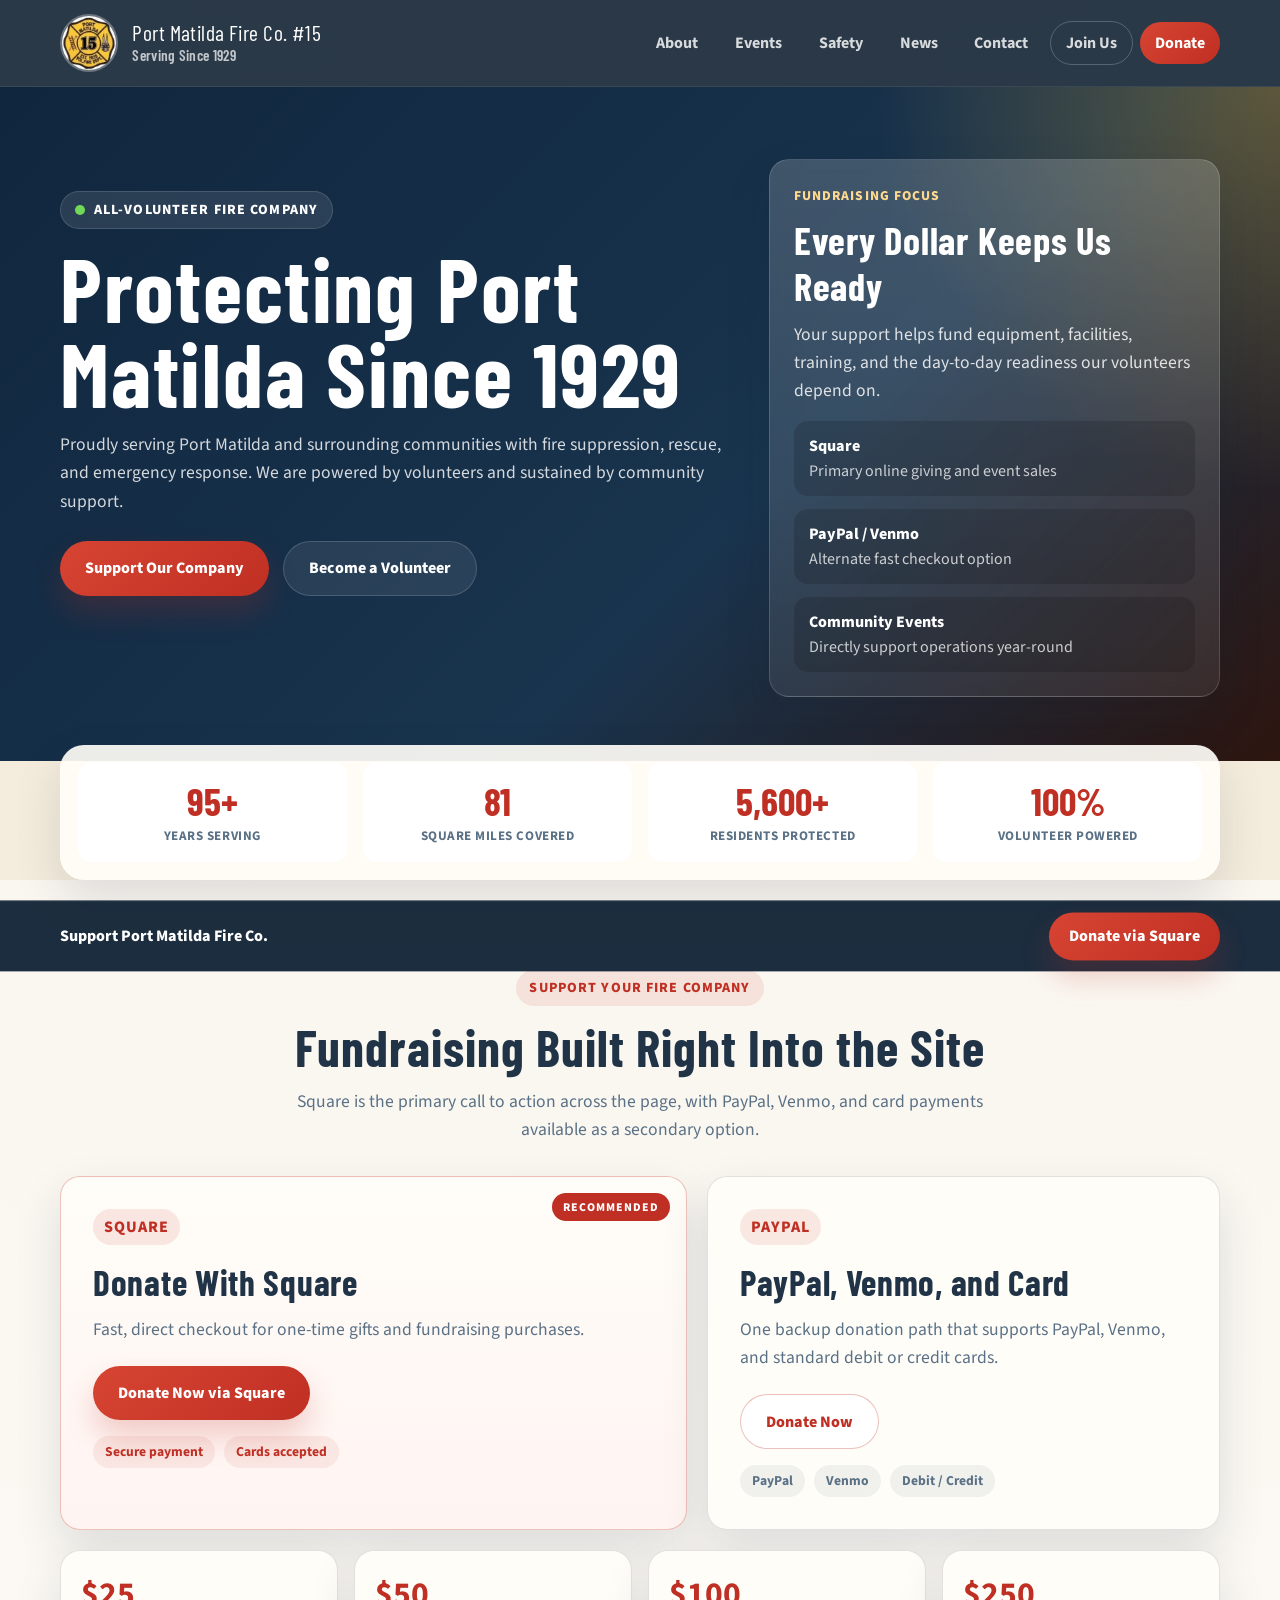
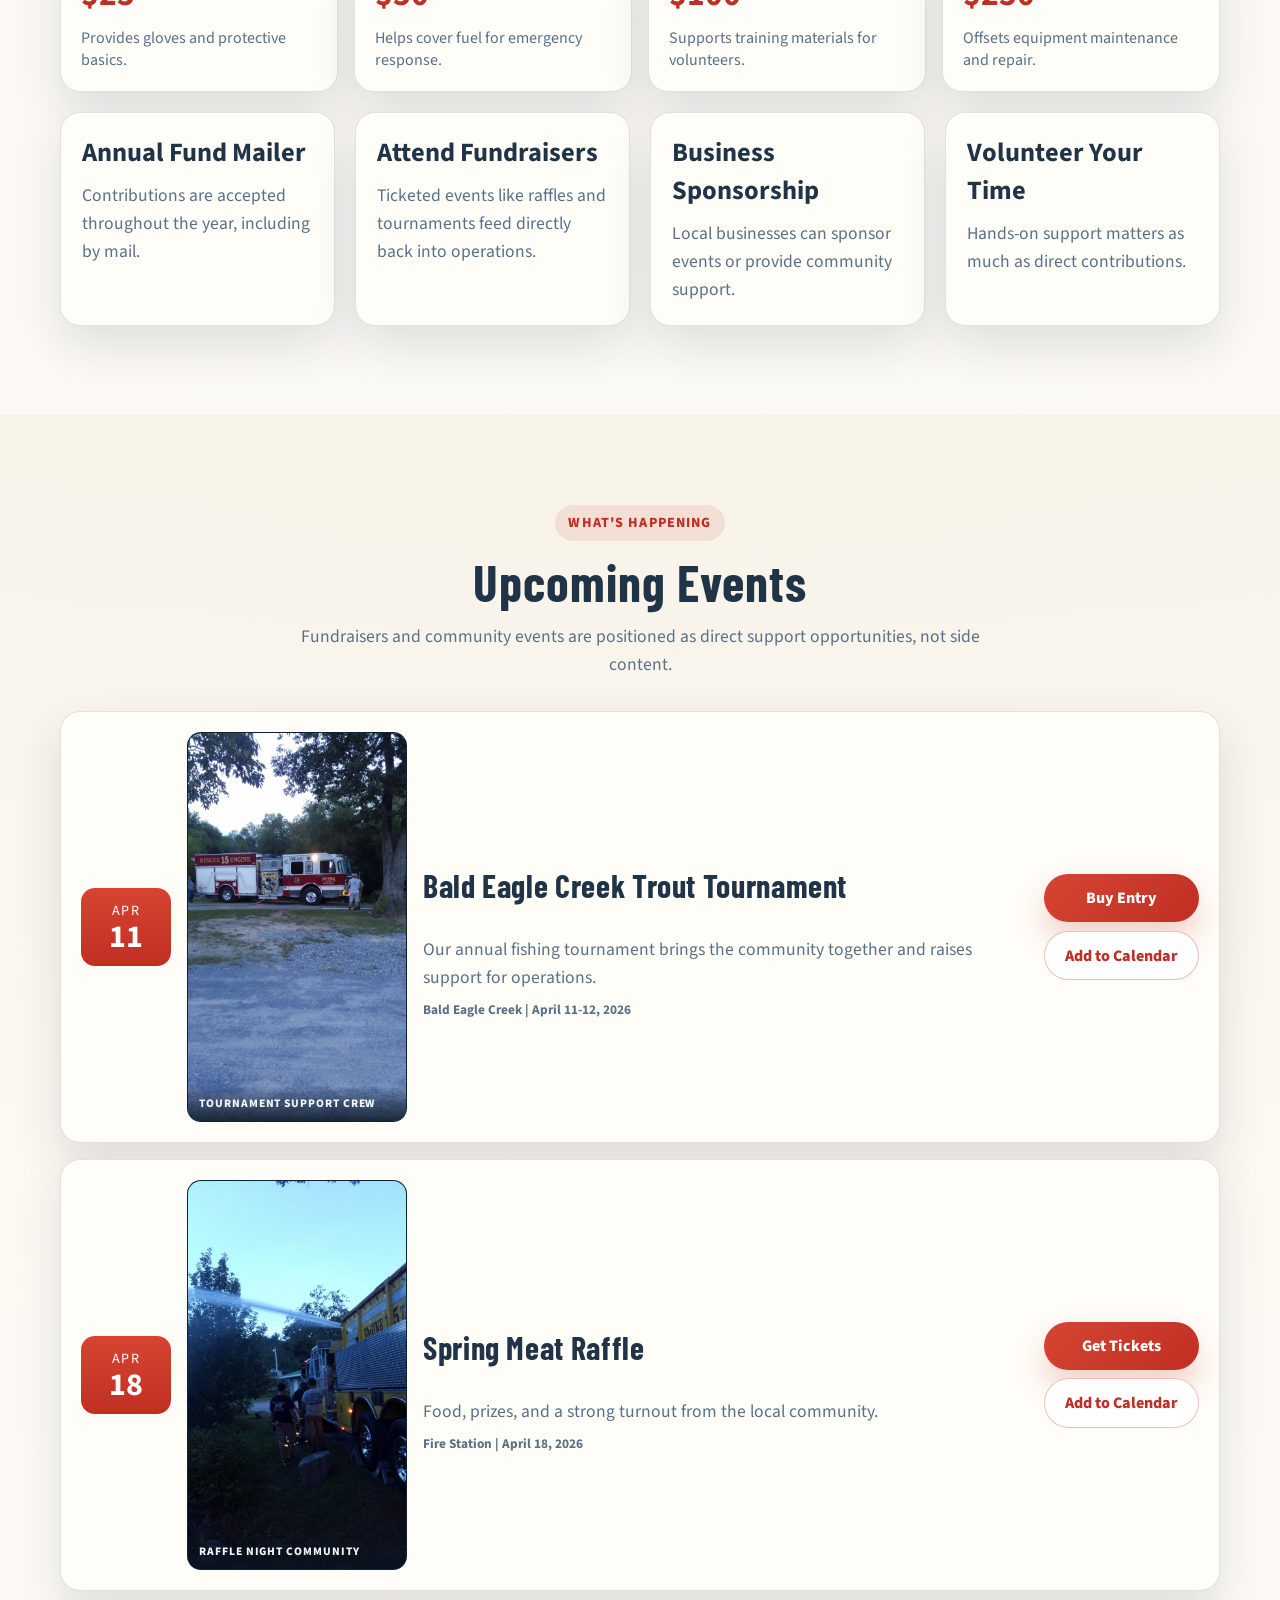
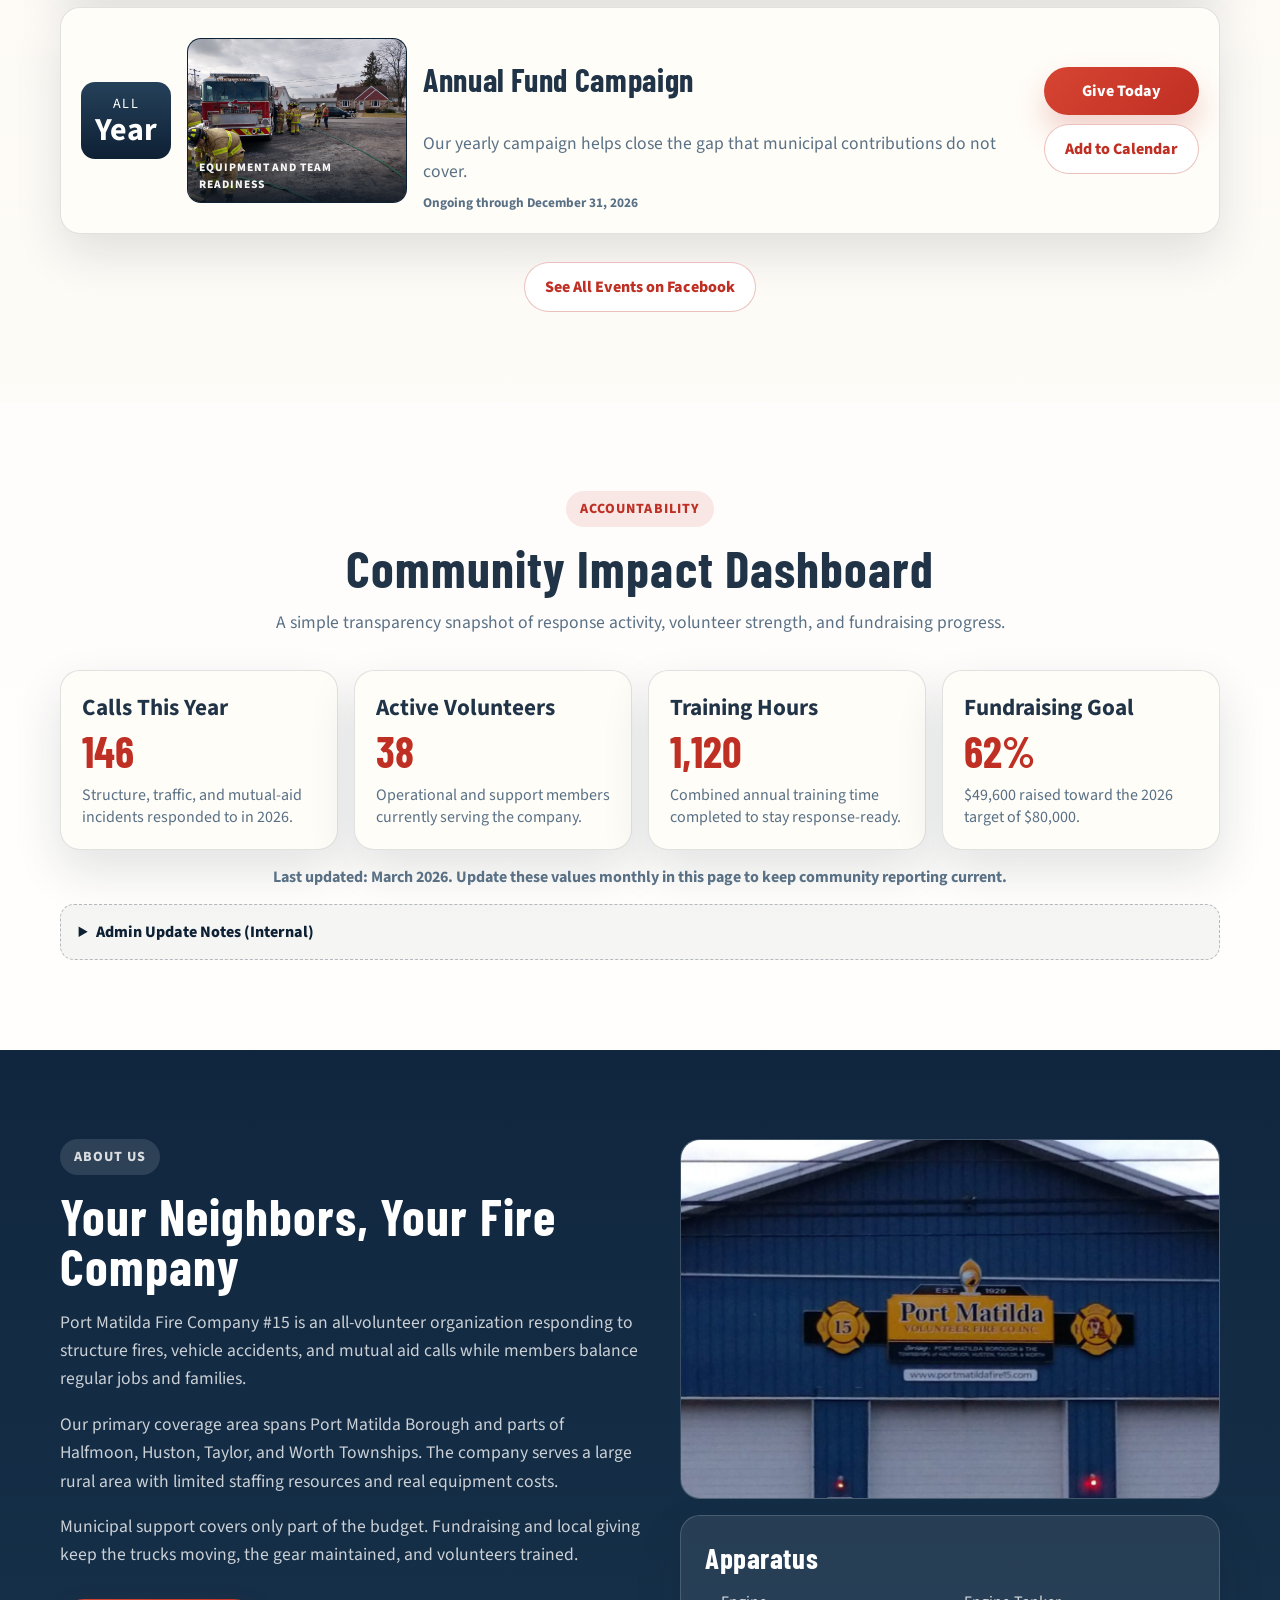
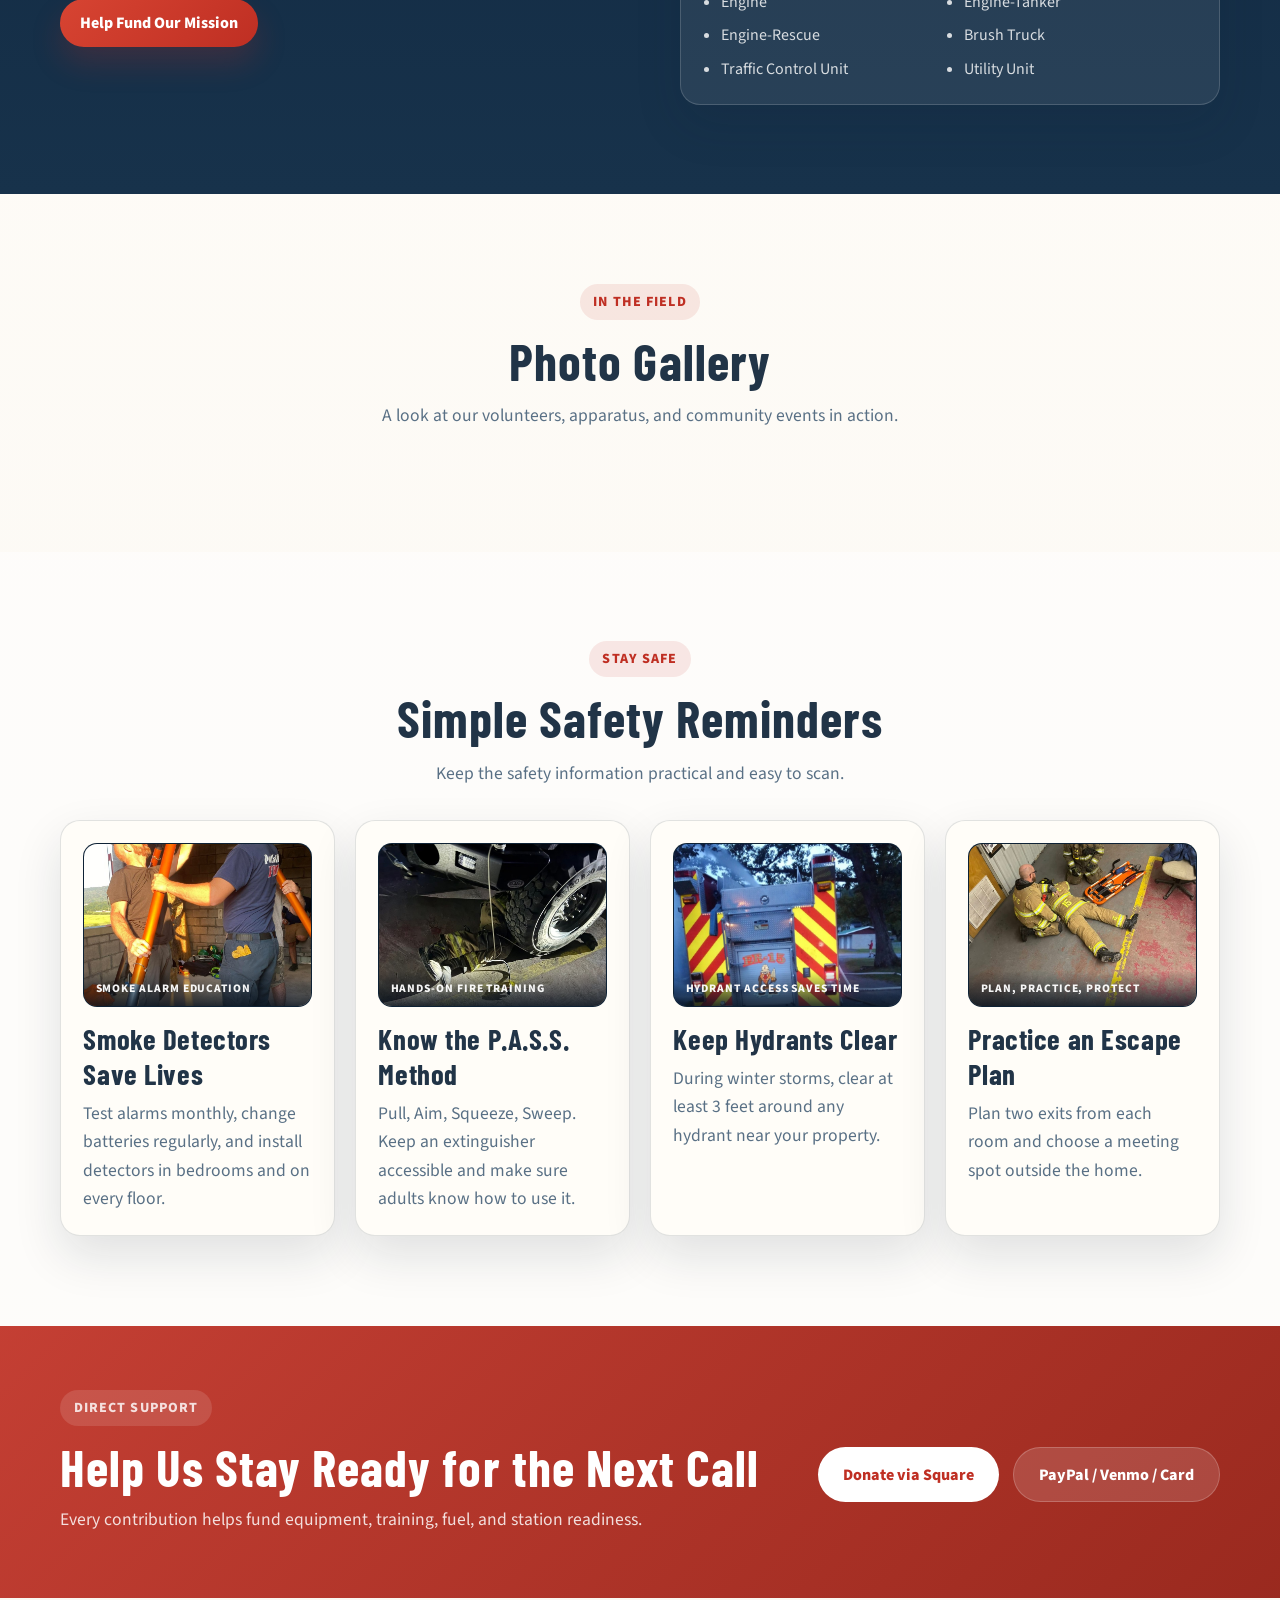
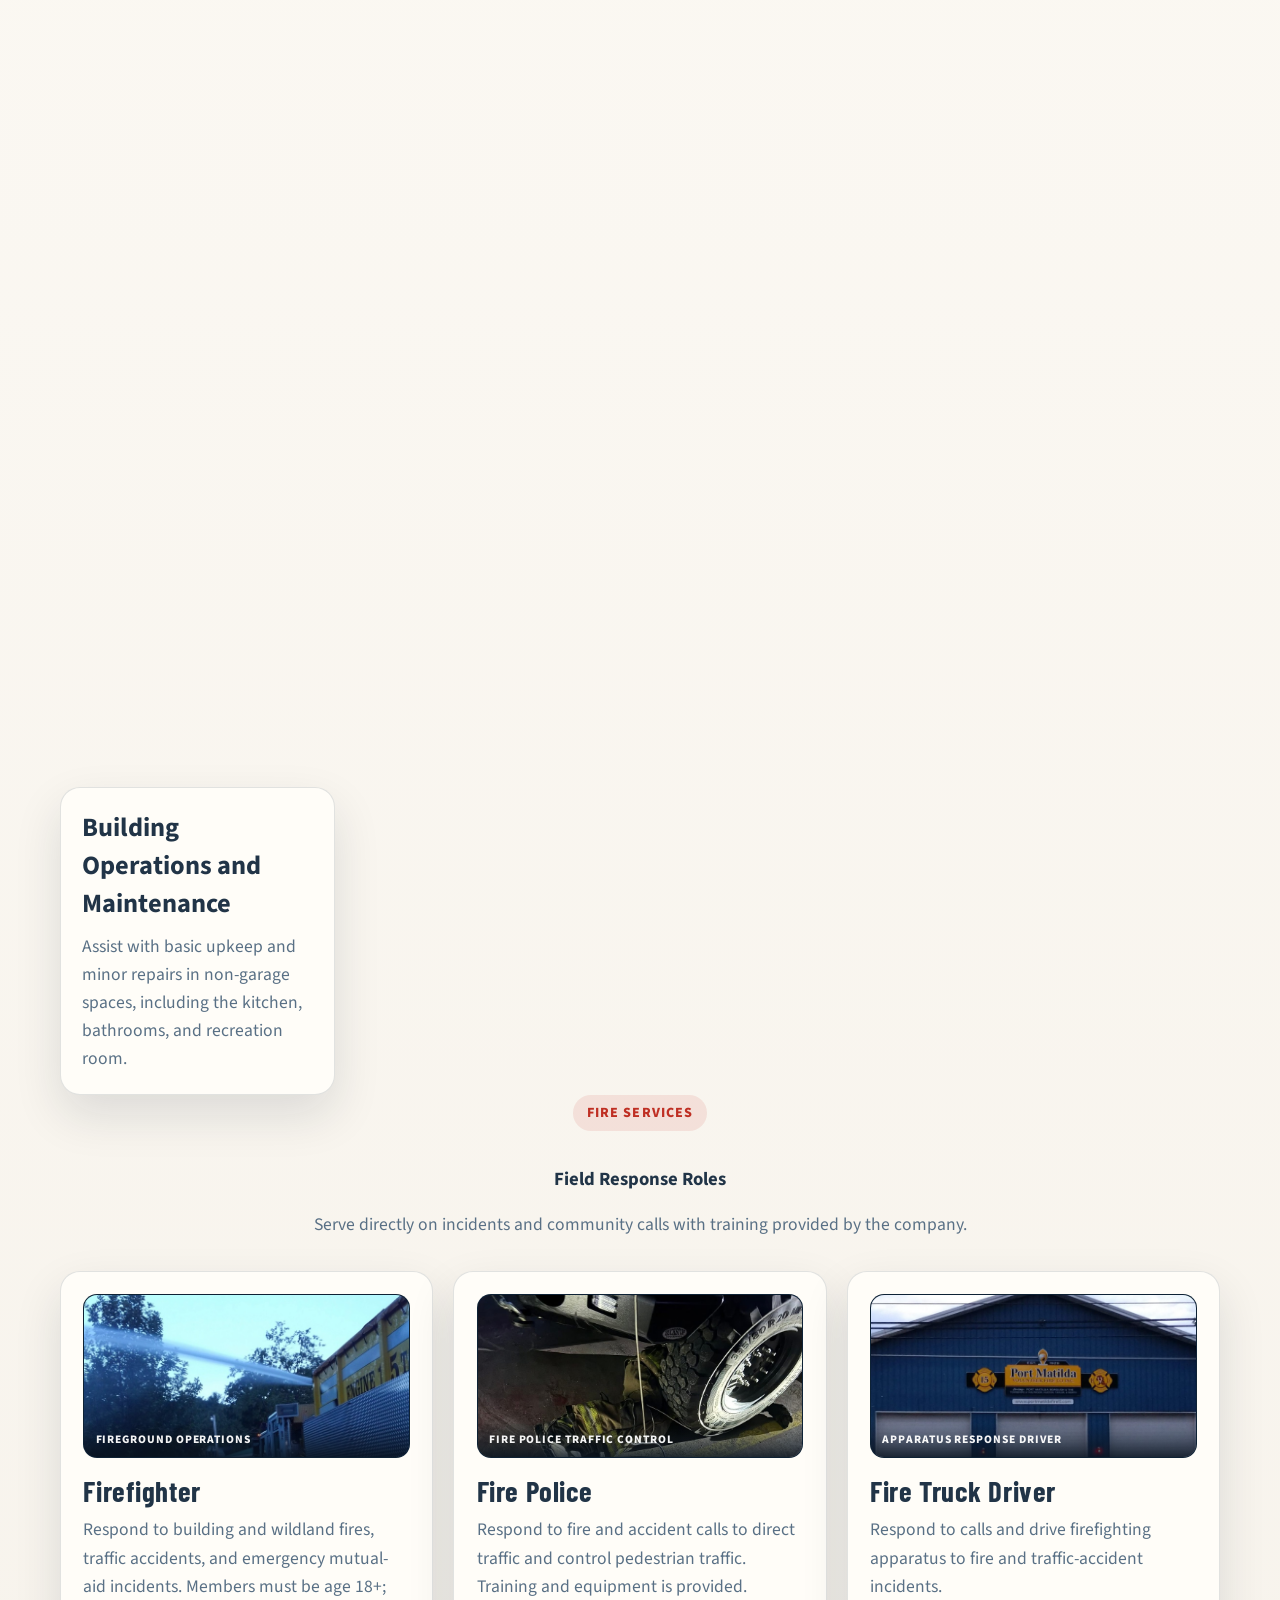
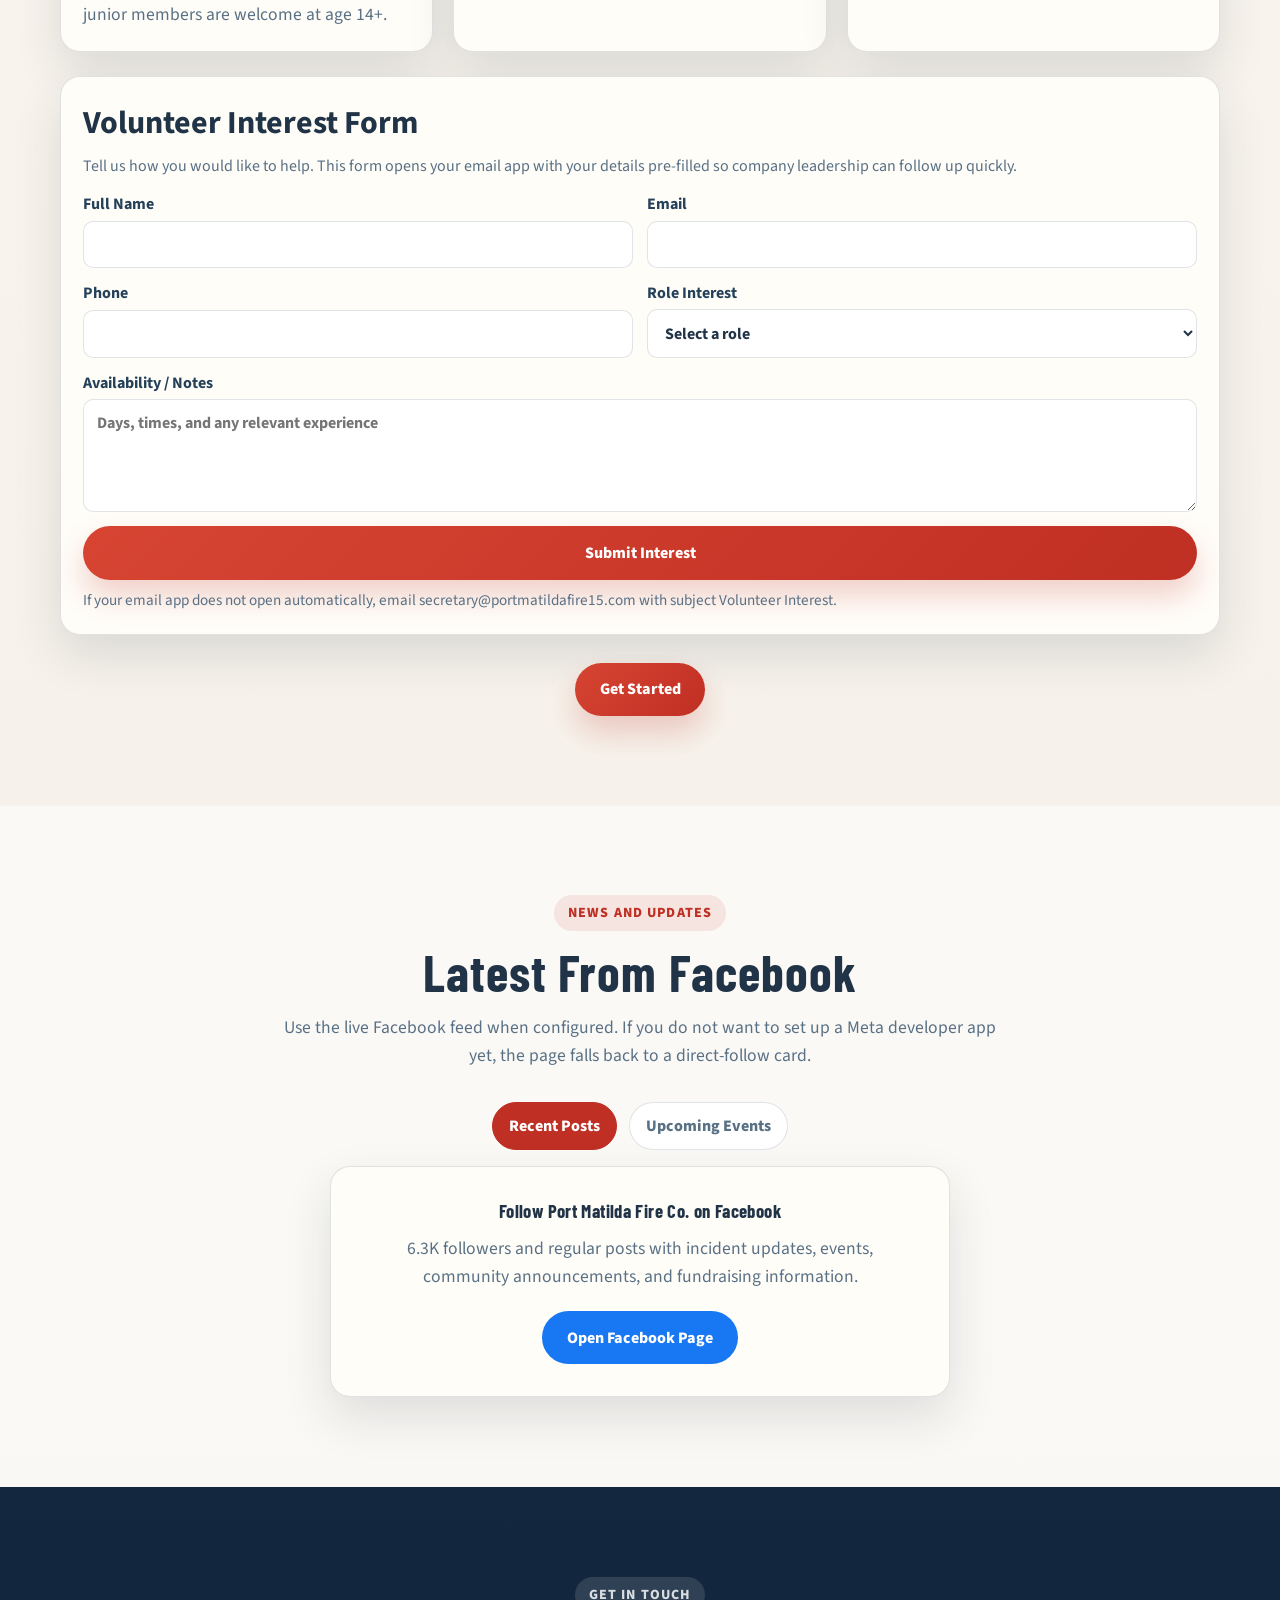
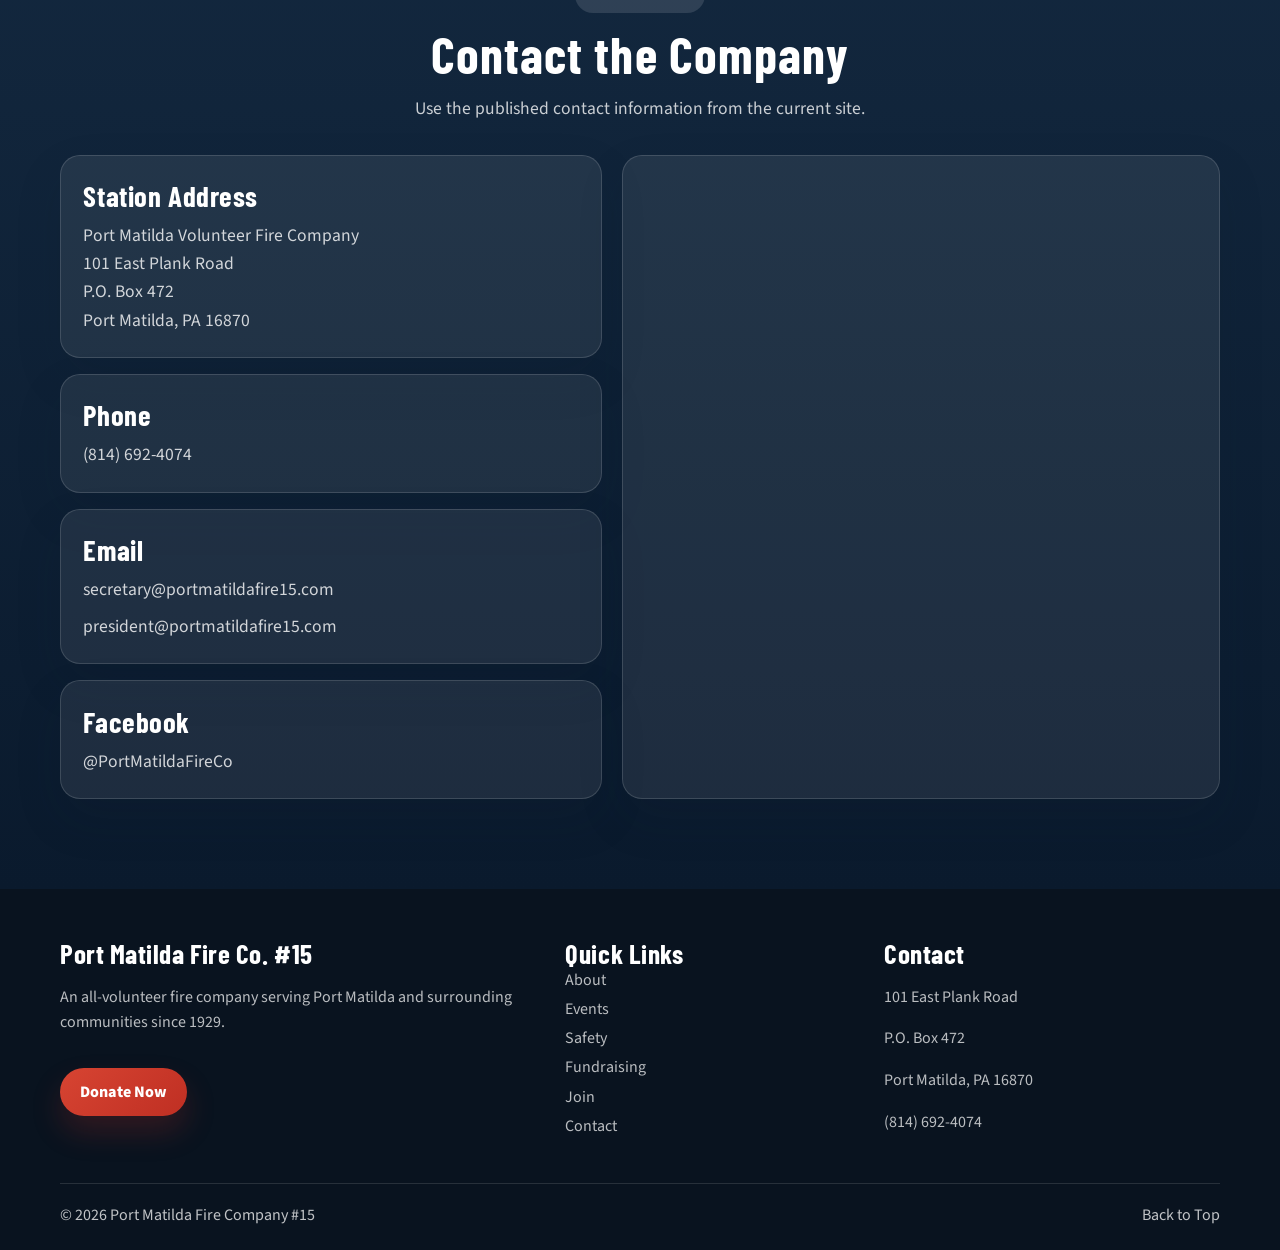
==== index.html @ d44096f3 "Add Decap CMS + Netlify Identity for volunteer content editing - admin/index.html + admin/config.yml" ====
<!DOCTYPE html>
<html lang="en">
<head>
  <meta charset="UTF-8">
  <meta name="viewport" content="width=device-width, initial-scale=1.0">
  <meta
    name="description"
    content="Port Matilda Fire Company #15 is an all-volunteer fire company serving Port Matilda and surrounding communities since 1929. Support our mission through donations, events, and volunteering."
  >
  <title>Port Matilda Fire Company #15 | Serving Since 1929</title>

  <link rel="preconnect" href="https://fonts.googleapis.com">
  <link rel="preconnect" href="https://fonts.gstatic.com" crossorigin>
  <link href="https://fonts.googleapis.com/css2?family=Barlow+Condensed:wght@600;700&family=Source+Sans+3:wght@400;600;700;800&display=swap" rel="stylesheet">
  <link rel="stylesheet" href="css/style.css">
  <script src="https://identity.netlify.com/v1/netlify-identity-widget.js"></script>
</head>
<body id="top">
  <a class="skip-link" href="#content">Skip to main content</a>

  <div class="emergency-banner" id="emergencyBanner">
    <strong>Emergency Alert:</strong> Update this text with any active emergency information.
    <a href="#contact">Contact Us</a>
  </div>

  <header class="site-header">
    <div class="container header-inner">
      <a href="#top" class="brand" aria-label="Port Matilda Fire Company home">
        <img src="images/badge.jpg" alt="Port Matilda Fire Company badge" class="brand-mark" onerror="this.style.display='none'">
        <div class="brand-copy">
          <span class="brand-kicker">Port Matilda Fire Co. #15</span>
          <strong>Serving Since 1929</strong>
        </div>
      </a>

      <nav class="site-nav" id="siteNav" aria-label="Primary navigation">
        <a href="#about">About</a>
        <a href="#events">Events</a>
        <a href="#safety">Safety</a>
        <a href="#connect">News</a>
        <a href="#contact">Contact</a>
        <a href="#join" class="nav-secondary">Join Us</a>
        <a href="#fundraising" class="nav-primary">Donate</a>
      </nav>

      <button class="nav-toggle" id="navToggle" aria-expanded="false" aria-controls="siteNav" aria-label="Toggle navigation">
        <span></span>
        <span></span>
        <span></span>
      </button>
    </div>
  </header>

  <div class="nav-scrim" id="navScrim"></div>

  <main id="content" tabindex="-1">
    <section class="hero">
      <div class="hero-backdrop"></div>
      <div class="container hero-layout">
        <div class="hero-copy reveal">
          <div class="eyebrow">
            <span class="eyebrow-dot"></span>
            All-Volunteer Fire Company
          </div>
          <h1>Protecting Port Matilda Since 1929</h1>
          <p>
            Proudly serving Port Matilda and surrounding communities with fire suppression,
            rescue, and emergency response. We are powered by volunteers and sustained by
            community support.
          </p>
          <div class="hero-actions">
            <a href="#fundraising" class="btn btn-primary btn-large" data-track="hero_donate">Support Our Company</a>
            <a href="#join" class="btn btn-ghost btn-large" data-track="hero_volunteer">Become a Volunteer</a>
          </div>
        </div>

        <aside class="hero-card reveal">
          <span class="hero-card-label">Fundraising Focus</span>
          <h2>Every Dollar Keeps Us Ready</h2>
          <p>Your support helps fund equipment, facilities, training, and the day-to-day readiness our volunteers depend on.</p>
          <dl class="hero-points">
            <div>
              <dt>Square</dt>
              <dd>Primary online giving and event sales</dd>
            </div>
            <div>
              <dt>PayPal / Venmo</dt>
              <dd>Alternate fast checkout option</dd>
            </div>
            <div>
              <dt>Community Events</dt>
              <dd>Directly support operations year-round</dd>
            </div>
          </dl>
        </aside>
      </div>
    </section>

    <section class="impact-strip" aria-labelledby="impact-heading">
      <div class="container impact-grid">
        <h2 id="impact-heading" class="visually-hidden">Community Impact</h2>
        <article class="impact-item reveal">
          <strong>95+</strong>
          <span>Years Serving</span>
        </article>
        <article class="impact-item reveal">
          <strong>81</strong>
          <span>Square Miles Covered</span>
        </article>
        <article class="impact-item reveal">
          <strong>5,600+</strong>
          <span>Residents Protected</span>
        </article>
        <article class="impact-item reveal">
          <strong>100%</strong>
          <span>Volunteer Powered</span>
        </article>
      </div>
    </section>

    <section class="section section-surface" id="fundraising">
      <div class="container">
        <div class="section-heading reveal">
          <span class="section-tag">Support Your Fire Company</span>
          <h2>Fundraising Built Right Into the Site</h2>
          <p>Square is the primary call to action across the page, with PayPal, Venmo, and card payments available as a secondary option.</p>
        </div>

        <div class="donation-grid">
          <article class="donation-card featured reveal">
            <span class="card-badge">Recommended</span>
            <div class="card-icon">Square</div>
            <h3>Donate With Square</h3>
            <p>Fast, direct checkout for one-time gifts and fundraising purchases.</p>
              <a href="https://square.link/u/k0PR4MgX" class="btn btn-primary btn-large" target="_blank" rel="noopener" data-track="fundraising_square">Donate Now via Square</a>
            <div class="trust-row">
              <span>Secure payment</span>
              <span>Cards accepted</span>
            </div>
          </article>

          <article class="donation-card reveal">
            <div class="card-icon">PayPal</div>
            <h3>PayPal, Venmo, and Card</h3>
            <p>One backup donation path that supports PayPal, Venmo, and standard debit or credit cards.</p>
              <a href="https://www.paypal.com/donate?token=xFt5vBLs72k037fSFbLsDd54Y64MRWp4fBhscU1WorJLRHyMblU_mISb7NKZ-Qm8HNEHfE23y9j4nlmI" class="btn btn-outline btn-large" target="_blank" rel="noopener" data-track="fundraising_paypal">Donate Now</a>
            <div class="trust-row muted">
              <span>PayPal</span>
              <span>Venmo</span>
              <span>Debit / Credit</span>
            </div>
          </article>
        </div>

        <div class="impact-cards">
          <article class="mini-impact reveal">
            <strong>$25</strong>
            <p>Provides gloves and protective basics.</p>
          </article>
          <article class="mini-impact reveal">
            <strong>$50</strong>
            <p>Helps cover fuel for emergency response.</p>
          </article>
          <article class="mini-impact reveal">
            <strong>$100</strong>
            <p>Supports training materials for volunteers.</p>
          </article>
          <article class="mini-impact reveal">
            <strong>$250</strong>
            <p>Offsets equipment maintenance and repair.</p>
          </article>
        </div>

        <div class="support-grid">
          <article class="support-item reveal">
            <h3>Annual Fund Mailer</h3>
            <p>Contributions are accepted throughout the year, including by mail.</p>
          </article>
          <article class="support-item reveal">
            <h3>Attend Fundraisers</h3>
            <p>Ticketed events like raffles and tournaments feed directly back into operations.</p>
          </article>
          <article class="support-item reveal">
            <h3>Business Sponsorship</h3>
            <p>Local businesses can sponsor events or provide community support.</p>
          </article>
          <article class="support-item reveal">
            <h3>Volunteer Your Time</h3>
            <p>Hands-on support matters as much as direct contributions.</p>
          </article>
        </div>
      </div>
    </section>

    <section class="section" id="events" aria-labelledby="events-heading">
      <div class="container">
        <div class="section-heading reveal">
          <span class="section-tag">What's Happening</span>
          <h2 id="events-heading">Upcoming Events</h2>
          <p>Fundraisers and community events are positioned as direct support opportunities, not side content.</p>
        </div>

        <div id="event-list" class="event-list"></div>

        <div class="section-cta reveal">
            <a href="https://www.facebook.com/PortMatildaFireCo/" class="btn btn-outline" target="_blank" rel="noopener" data-track="events_facebook">See All Events on Facebook</a>
        </div>
      </div>
    </section>

    <section class="section section-surface" id="impact-dashboard" aria-labelledby="impact-dashboard-heading">
      <div class="container">
        <div class="section-heading reveal">
          <span class="section-tag">Accountability</span>
          <h2 id="impact-dashboard-heading">Community Impact Dashboard</h2>
          <p>A simple transparency snapshot of response activity, volunteer strength, and fundraising progress.</p>
        </div>

        <div class="metrics-grid">
          <article class="metric-card reveal">
            <h3>Calls This Year</h3>
            <strong>146</strong>
            <p>Structure, traffic, and mutual-aid incidents responded to in 2026.</p>
          </article>
          <article class="metric-card reveal">
            <h3>Active Volunteers</h3>
            <strong>38</strong>
            <p>Operational and support members currently serving the company.</p>
          </article>
          <article class="metric-card reveal">
            <h3>Training Hours</h3>
            <strong>1,120</strong>
            <p>Combined annual training time completed to stay response-ready.</p>
          </article>
          <article class="metric-card reveal">
            <h3>Fundraising Goal</h3>
            <strong>62%</strong>
            <p>$49,600 raised toward the 2026 target of $80,000.</p>
          </article>
        </div>

        <p class="metrics-note reveal">Last updated: March 2026. Update these values monthly in this page to keep community reporting current.</p>

        <details class="admin-note reveal">
          <summary>Admin Update Notes (Internal)</summary>
          <p>Use this quick checklist each month to keep public information accurate:</p>
          <ul>
            <li>Update dashboard values: Calls This Year, Active Volunteers, Training Hours, and Fundraising Goal.</li>
            <li>Update the Last updated line above with the current month and year.</li>
            <li>Review event dates and replace any expired events in the Upcoming Events section.</li>
            <li>Regenerate calendar files in the calendar folder if event dates or titles change.</li>
            <li>Test core actions: Donate via Square, PayPal / Venmo / Card, and Submit Interest form.</li>
          </ul>
          <p>Content locations to edit: dashboard and events sections in this file, plus calendar files under the calendar folder.</p>
        </details>
      </div>
    </section>

    <section class="section section-dark" id="about">
      <div class="container about-grid">
        <div class="about-copy reveal">
          <span class="section-tag light">About Us</span>
          <h2>Your Neighbors, Your Fire Company</h2>
          <p>
            Port Matilda Fire Company #15 is an all-volunteer organization responding to structure fires,
            vehicle accidents, and mutual aid calls while members balance regular jobs and families.
          </p>
          <p>
            Our primary coverage area spans Port Matilda Borough and parts of Halfmoon, Huston, Taylor, and Worth Townships.
            The company serves a large rural area with limited staffing resources and real equipment costs.
          </p>
          <p>
            Municipal support covers only part of the budget. Fundraising and local giving keep the trucks moving,
            the gear maintained, and volunteers trained.
          </p>
          <a href="#fundraising" class="btn btn-primary">Help Fund Our Mission</a>
        </div>

        <div class="about-panel reveal">
          <div class="photo-frame">
            <img src="images/station.jpg" alt="Port Matilda Fire Company station exterior" onerror="this.closest('.photo-frame').classList.add('missing-image')">
            <div class="photo-placeholder">Add station photo to images/station.jpg</div>
          </div>

          <div class="apparatus-list">
            <h3>Apparatus</h3>
            <ul>
              <li>Engine</li>
              <li>Engine-Tanker</li>
              <li>Engine-Rescue</li>
              <li>Brush Truck</li>
              <li>Traffic Control Unit</li>
              <li>Utility Unit</li>
            </ul>
          </div>
        </div>
      </div>
    </section>

    <section class="section" id="gallery" aria-labelledby="gallery-heading">
      <div class="container">
        <div class="section-heading reveal">
          <span class="section-tag">In the Field</span>
          <h2 id="gallery-heading">Photo Gallery</h2>
          <p>A look at our volunteers, apparatus, and community events in action.</p>
        </div>
        <div id="gallery-grid" class="gallery-grid"></div>
      </div>
    </section>

    <section class="section section-surface" id="safety" aria-labelledby="safety-heading">
      <div class="container">
        <div class="section-heading reveal">
          <span class="section-tag">Stay Safe</span>
          <h2 id="safety-heading">Simple Safety Reminders</h2>
          <p>Keep the safety information practical and easy to scan.</p>
        </div>

        <div class="safety-grid">
          <article class="safety-card reveal">
            <div class="media-frame">
              <img class="safety-media media-img" style="object-position: center 40%;" src="images/legacy/IMG_0622.jpeg" alt="Firefighter teaching safety basics" loading="lazy">
              <span class="media-caption">Smoke Alarm Education</span>
            </div>
            <h3>Smoke Detectors Save Lives</h3>
            <p>Test alarms monthly, change batteries regularly, and install detectors in bedrooms and on every floor.</p>
          </article>
          <article class="safety-card reveal">
            <div class="media-frame">
              <img class="safety-media media-img" style="object-position: center 35%;" src="images/legacy/IMG_0593.jpeg" alt="Crew practicing hose and suppression tactics" loading="lazy">
              <span class="media-caption">Hands-On Fire Training</span>
            </div>
            <h3>Know the P.A.S.S. Method</h3>
            <p>Pull, Aim, Squeeze, Sweep. Keep an extinguisher accessible and make sure adults know how to use it.</p>
          </article>
          <article class="safety-card reveal">
            <div class="media-frame">
              <img class="safety-media media-img" style="object-position: center 22%;" src="images/legacy/KIMG0265.jpg" alt="Apparatus staged near hydrant during response drill" loading="lazy">
              <span class="media-caption">Hydrant Access Saves Time</span>
            </div>
            <h3>Keep Hydrants Clear</h3>
            <p>During winter storms, clear at least 3 feet around any hydrant near your property.</p>
          </article>
          <article class="safety-card reveal">
            <div class="media-frame">
              <img class="safety-media media-img" style="object-position: center 68%;" src="images/legacy/IMG_0589.jpeg" alt="Firefighters reviewing emergency planning steps" loading="lazy">
              <span class="media-caption">Plan, Practice, Protect</span>
            </div>
            <h3>Practice an Escape Plan</h3>
            <p>Plan two exits from each room and choose a meeting spot outside the home.</p>
          </article>
        </div>
      </div>
    </section>

    <section class="donate-banner">
      <div class="container donate-banner-inner reveal">
        <div>
          <span class="section-tag light">Direct Support</span>
          <h2>Help Us Stay Ready for the Next Call</h2>
          <p>Every contribution helps fund equipment, training, fuel, and station readiness.</p>
        </div>
        <div class="banner-actions">
            <a href="https://square.link/u/k0PR4MgX" class="btn btn-light btn-large" target="_blank" rel="noopener" data-track="banner_square">Donate via Square</a>
            <a href="https://www.paypal.com/donate?token=xFt5vBLs72k037fSFbLsDd54Y64MRWp4fBhscU1WorJLRHyMblU_mISb7NKZ-Qm8HNEHfE23y9j4nlmI" class="btn btn-ghost-light btn-large" target="_blank" rel="noopener" data-track="banner_paypal">PayPal / Venmo / Card</a>
        </div>
      </div>
    </section>

    <section class="section" id="join" aria-labelledby="join-heading">
      <div class="container">
        <div class="section-heading reveal">
          <span class="section-tag">Make a Difference</span>
          <h2 id="join-heading">Join the Team</h2>
          <p>We are actively recruiting both operational members and support volunteers. Training and role-specific equipment are provided where required.</p>
        </div>

        <div class="section-heading reveal">
          <span class="section-tag">Fire Company Support</span>
          <h3>Operational Support Roles</h3>
          <p>These positions strengthen day-to-day operations and help the company stay mission-ready.</p>
        </div>

        <div class="support-grid">
          <article class="support-item reveal">
            <h3>Administration</h3>
            <p>Assist with grant filing, complete and submit required reports, and help coordinate non-emergency call response support.</p>
          </article>
          <article class="support-item reveal">
            <h3>Finance</h3>
            <p>Support basic bookkeeping, reporting, and financial recordkeeping workflows, including QuickBooks-based tasks.</p>
          </article>
          <article class="support-item reveal">
            <h3>Information Technology</h3>
            <p>Maintain security systems (camera and keypad access), support fire company computers, and apply updates to reporting and response systems.</p>
          </article>
          <article class="support-item reveal">
            <h3>Fundraising</h3>
            <p>Lead planning and execution of fundraising programs. Additional volunteer support in this area helps us restore critical events and revenue activities.</p>
          </article>
          <article class="support-item reveal">
            <h3>Building Operations and Maintenance</h3>
            <p>Assist with basic upkeep and minor repairs in non-garage spaces, including the kitchen, bathrooms, and recreation room.</p>
          </article>
        </div>

        <div class="section-heading reveal">
          <span class="section-tag">Fire Services</span>
          <h3>Field Response Roles</h3>
          <p>Serve directly on incidents and community calls with training provided by the company.</p>
        </div>

        <div class="role-grid">
          <article class="role-card reveal">
            <div class="media-frame">
              <img class="role-media media-img" style="object-position: center 31%;" src="images/legacy/KIMG0258.jpg" alt="Volunteer firefighters working as an operations crew" loading="lazy">
              <span class="media-caption">Fireground Operations</span>
            </div>
            <h3>Firefighter</h3>
            <p>Respond to building and wildland fires, traffic accidents, and emergency mutual-aid incidents. Members must be age 18+; junior members are welcome at age 14+.</p>
          </article>
          <article class="role-card reveal">
            <div class="media-frame">
              <img class="role-media media-img" style="object-position: center 33%;" src="images/legacy/IMG_0593.jpeg" alt="Fire Police supporting incident traffic control" loading="lazy">
              <span class="media-caption">Fire Police Traffic Control</span>
            </div>
            <h3>Fire Police</h3>
            <p>Respond to fire and accident calls to direct traffic and control pedestrian traffic. Training and equipment is provided.</p>
          </article>
          <article class="role-card reveal">
            <div class="media-frame">
              <img class="role-media media-img" style="object-position: center 52%;" src="images/station.jpg" alt="Fire station serving logistics and community events" loading="lazy">
              <span class="media-caption">Apparatus Response Driver</span>
            </div>
            <h3>Fire Truck Driver</h3>
            <p>Respond to calls and drive firefighting apparatus to fire and traffic-accident incidents.</p>
          </article>
        </div>

        <div class="volunteer-form-wrap reveal">
          <h3>Volunteer Interest Form</h3>
          <p>Tell us how you would like to help. This form opens your email app with your details pre-filled so company leadership can follow up quickly.</p>
          <form id="volunteerForm" class="volunteer-form" novalidate>
            <label>
              Full Name
              <input type="text" name="name" required autocomplete="name">
            </label>
            <label>
              Email
              <input type="email" name="email" required autocomplete="email">
            </label>
            <label>
              Phone
              <input type="tel" name="phone" autocomplete="tel">
            </label>
            <label>
              Role Interest
              <select name="role" required>
                <option value="" selected>Select a role</option>
                <option>Firefighter</option>
                <option>Fire Police</option>
                <option>Fire Truck Driver</option>
                <option>Administration</option>
                <option>Finance</option>
                <option>Information Technology</option>
                <option>Fundraising</option>
                <option>Building Operations and Maintenance</option>
              </select>
            </label>
            <label class="volunteer-form-full">
              Availability / Notes
              <textarea name="notes" rows="4" placeholder="Days, times, and any relevant experience"></textarea>
            </label>
            <button type="submit" class="btn btn-primary btn-large" data-track="volunteer_form_submit">Submit Interest</button>
          </form>
          <p class="form-helper">If your email app does not open automatically, email secretary@portmatildafire15.com with subject Volunteer Interest.</p>
        </div>

        <div class="section-cta reveal">
          <a href="#contact" class="btn btn-primary btn-large" data-track="join_get_started">Get Started</a>
        </div>
      </div>
    </section>

    <section class="section section-surface" id="connect" aria-labelledby="news-heading">
      <div class="container">
        <div class="section-heading reveal">
          <span class="section-tag">News and Updates</span>
          <h2 id="news-heading">Latest From Facebook</h2>
          <p>Use the live Facebook feed when configured. If you do not want to set up a Meta developer app yet, the page falls back to a direct-follow card.</p>
        </div>

        <div class="feed-tabs reveal" id="feedTabs">
          <button class="feed-tab is-active" type="button" data-target="timeline">Recent Posts</button>
          <button class="feed-tab" type="button" data-target="events">Upcoming Events</button>
        </div>

        <div class="feed-panel reveal" id="timelinePanel">
          <div id="fb-root"></div>
          <div class="fb-page"
            data-href="https://www.facebook.com/PortMatildaFireCo/"
            data-tabs="timeline"
            data-width="500"
            data-height="720"
            data-small-header="false"
            data-adapt-container-width="true"
            data-hide-cover="false"
            data-show-facepile="true">
            <blockquote cite="https://www.facebook.com/PortMatildaFireCo/" class="fb-xfbml-parse-ignore">
              <a href="https://www.facebook.com/PortMatildaFireCo/">Port Matilda Fire Co.</a>
            </blockquote>
          </div>
        </div>

        <div class="feed-panel is-hidden reveal" id="eventsPanel">
          <div class="fb-page"
            data-href="https://www.facebook.com/PortMatildaFireCo/"
            data-tabs="events"
            data-width="500"
            data-height="720"
            data-small-header="false"
            data-adapt-container-width="true"
            data-hide-cover="false"
            data-show-facepile="false">
            <blockquote cite="https://www.facebook.com/PortMatildaFireCo/" class="fb-xfbml-parse-ignore">
              <a href="https://www.facebook.com/PortMatildaFireCo/">Port Matilda Fire Co. Events</a>
            </blockquote>
          </div>
        </div>

        <article class="facebook-fallback is-hidden reveal" id="facebookFallback">
          <h3>Follow Port Matilda Fire Co. on Facebook</h3>
          <p>6.3K followers and regular posts with incident updates, events, community announcements, and fundraising information.</p>
          <a href="https://www.facebook.com/PortMatildaFireCo/" class="btn btn-facebook btn-large" target="_blank" rel="noopener">Open Facebook Page</a>
        </article>
      </div>
    </section>

    <section class="section section-dark-alt" id="contact" aria-labelledby="contact-heading">
      <div class="container">
        <div class="section-heading reveal">
          <span class="section-tag light">Get in Touch</span>
          <h2 id="contact-heading">Contact the Company</h2>
          <p>Use the published contact information from the current site.</p>
        </div>

        <div class="contact-grid">
          <div class="contact-stack reveal">
            <article class="contact-card">
              <h3>Station Address</h3>
              <p>
                Port Matilda Volunteer Fire Company<br>
                101 East Plank Road<br>
                P.O. Box 472<br>
                Port Matilda, PA 16870
              </p>
            </article>
            <article class="contact-card">
              <h3>Phone</h3>
              <p><a href="tel:+18146924074">(814) 692-4074</a></p>
            </article>
            <article class="contact-card">
              <h3>Email</h3>
              <p><a href="mailto:secretary@portmatildafire15.com">secretary@portmatildafire15.com</a></p>
              <p><a href="mailto:president@portmatildafire15.com">president@portmatildafire15.com</a></p>
            </article>
            <article class="contact-card">
              <h3>Facebook</h3>
              <p><a href="https://www.facebook.com/PortMatildaFireCo/" target="_blank" rel="noopener">@PortMatildaFireCo</a></p>
            </article>
          </div>

          <div class="map-card reveal">
            <iframe
              src="https://www.google.com/maps/embed?pb=!1m18!1m12!1m3!1d3030.1!2d-77.9687!3d40.7908!2m3!1f0!2f0!3f0!3m2!1i1024!2i768!4f13.1!3m3!1m2!1s0x89cea4c4e4e4e4e5%3A0x0!2sPort+Matilda+PA+16870!5e0!3m2!1sen!2sus!4v1"
              loading="lazy"
              referrerpolicy="no-referrer-when-downgrade"
              title="Port Matilda Fire Company location"
              allowfullscreen>
            </iframe>
          </div>
        </div>
      </div>
    </section>
  </main>

  <footer class="site-footer">
    <div class="container footer-grid">
      <div>
        <h3>Port Matilda Fire Co. #15</h3>
        <p>An all-volunteer fire company serving Port Matilda and surrounding communities since 1929.</p>
        <a href="#fundraising" class="btn btn-primary" data-track="footer_donate_now">Donate Now</a>
      </div>

      <div>
        <h4>Quick Links</h4>
        <ul>
          <li><a href="#about">About</a></li>
          <li><a href="#events">Events</a></li>
          <li><a href="#safety">Safety</a></li>
          <li><a href="#fundraising">Fundraising</a></li>
          <li><a href="#join">Join</a></li>
          <li><a href="#contact">Contact</a></li>
        </ul>
      </div>

      <div>
        <h4>Contact</h4>
        <p>101 East Plank Road</p>
        <p>P.O. Box 472</p>
        <p>Port Matilda, PA 16870</p>
        <p><a href="tel:+18146924074">(814) 692-4074</a></p>
      </div>
    </div>

    <div class="container footer-bottom">
      <span>&copy; 2026 Port Matilda Fire Company #15</span>
      <a href="#top">Back to Top</a>
    </div>
  </footer>

  <button class="back-to-top" id="backToTop" type="button" aria-label="Back to top">Top</button>

  <div class="sticky-donate" id="stickyDonate">
    <div class="container sticky-donate-inner">
      <span>Support Port Matilda Fire Co.</span>
      <a href="https://square.link/u/k0PR4MgX" class="btn btn-primary" target="_blank" rel="noopener" data-track="sticky_square">Donate via Square</a>
    </div>
  </div>

  <script
    async
    defer
    crossorigin="anonymous"
    src="https://connect.facebook.net/en_US/sdk.js#xfbml=1&version=v21.0&appId=YOUR_APP_ID"
  ></script>
  <script src="js/main.js"></script>
</body>
</html>
---- css/style.css ----
:root {
  --ink: #0e2034;
  --ink-soft: #25415a;
  --surface: #f4efe7;
  --surface-strong: #ebe2d3;
  --card: #fffdf8;
  --accent: #bf2f23;
  --accent-dark: #962116;
  --accent-soft: rgba(191, 47, 35, 0.1);
  --gold: #c6972b;
  --line: rgba(14, 32, 52, 0.12);
  --text: #213447;
  --muted: #597085;
  --white: #ffffff;
  --shadow: 0 20px 48px rgba(14, 32, 52, 0.12);
  --radius: 20px;
  --radius-sm: 14px;
  --content-width: 1160px;
  --header-height: 86px;
}

*,
*::before,
*::after {
  box-sizing: border-box;
}

html {
  scroll-behavior: smooth;
}

body {
  margin: 0;
  min-width: 320px;
  font-family: "Source Sans 3", sans-serif;
  color: var(--text);
  background:
    radial-gradient(circle at top, rgba(198, 151, 43, 0.12), transparent 28%),
    linear-gradient(180deg, #f6f1e9 0%, #fffdf9 38%, #f2ede4 100%);
}

.visually-hidden {
  position: absolute;
  width: 1px;
  height: 1px;
  padding: 0;
  margin: -1px;
  overflow: hidden;
  clip: rect(0, 0, 0, 0);
  white-space: nowrap;
  border: 0;
}

img {
  display: block;
  max-width: 100%;
}

a {
  color: inherit;
  text-decoration: none;
}

a:focus-visible,
button:focus-visible,
input:focus-visible,
textarea:focus-visible,
select:focus-visible {
  outline: 3px solid var(--gold);
  outline-offset: 3px;
}

.skip-link {
  position: fixed;
  left: 1rem;
  top: -120px;
  z-index: 2000;
  background: #08121d;
  color: var(--white);
  padding: 0.7rem 1rem;
  border-radius: 12px;
  font-weight: 800;
  border: 2px solid var(--gold);
  transition: top 180ms ease;
}

.skip-link:focus-visible {
  top: 1rem;
}

button,
input,
textarea,
select {
  font: inherit;
}

.container {
  width: min(var(--content-width), calc(100% - 2rem));
  margin: 0 auto;
}

.emergency-banner {
  display: none;
  padding: 0.85rem 1rem;
  text-align: center;
  background: var(--accent);
  color: var(--white);
  font-weight: 700;
}

.emergency-banner.active {
  display: block;
}

.emergency-banner a {
  margin-left: 0.5rem;
  text-decoration: underline;
}

.site-header {
  position: sticky;
  top: 0;
  z-index: 1000;
  backdrop-filter: blur(18px);
  background: rgba(14, 32, 52, 0.88);
  border-bottom: 1px solid rgba(255, 255, 255, 0.08);
}

.header-inner {
  display: flex;
  align-items: center;
  justify-content: space-between;
  min-height: var(--header-height);
  gap: 1rem;
}

.brand {
  display: inline-flex;
  align-items: center;
  gap: 0.9rem;
  color: var(--white);
}

.brand-mark {
  width: 58px;
  height: 58px;
  object-fit: cover;
  border-radius: 50%;
  border: 2px solid rgba(255, 255, 255, 0.25);
  background: rgba(255, 255, 255, 0.08);
}

.brand-copy {
  display: grid;
  gap: 0.1rem;
}

.brand-kicker,
.brand-copy strong,
.hero h1,
.hero-card h2,
.section-heading h2,
.about-copy h2,
.donate-banner h2,
.site-footer h3,
.site-footer h4,
.donation-card h3,
.event-copy h3,
.role-card h3,
.safety-card h3,
.contact-card h3,
.apparatus-list h3,
.facebook-fallback h3 {
  font-family: "Barlow Condensed", sans-serif;
  letter-spacing: 0.02em;
}

.brand-kicker {
  font-size: 1.35rem;
  line-height: 1;
}

.brand-copy strong {
  font-size: 0.95rem;
  color: rgba(255, 255, 255, 0.72);
  font-weight: 600;
}

.site-nav {
  display: flex;
  align-items: center;
  gap: 0.4rem;
}

.site-nav a {
  padding: 0.65rem 0.95rem;
  border-radius: 999px;
  color: rgba(255, 255, 255, 0.82);
  font-weight: 700;
  transition: 180ms ease;
}

.site-nav a:hover,
.site-nav a.is-active {
  color: var(--white);
  background: rgba(255, 255, 255, 0.1);
}

.site-nav .nav-secondary {
  border: 1px solid rgba(255, 255, 255, 0.22);
}

.site-nav .nav-primary {
  color: var(--white);
  background: linear-gradient(135deg, #d74432, var(--accent));
  box-shadow: 0 0 0 0 rgba(191, 47, 35, 0.4);
  animation: pulse-ring 2.8s ease-in-out infinite;
}

.site-nav .nav-primary:hover {
  background: linear-gradient(135deg, var(--accent), var(--accent-dark));
}

@keyframes pulse-ring {
  0%,
  100% {
    box-shadow: 0 0 0 0 rgba(191, 47, 35, 0);
  }
  50% {
    box-shadow: 0 0 0 9px rgba(191, 47, 35, 0.18);
  }
}

.nav-toggle {
  display: none;
  width: 48px;
  height: 48px;
  border: 0;
  border-radius: 14px;
  background: rgba(255, 255, 255, 0.08);
  cursor: pointer;
}

.nav-toggle span {
  display: block;
  width: 22px;
  height: 2px;
  margin: 5px auto;
  background: var(--white);
  transition: 180ms ease;
}

.nav-toggle.is-open span:nth-child(1) {
  transform: translateY(7px) rotate(45deg);
}

.nav-toggle.is-open span:nth-child(2) {
  opacity: 0;
}

.nav-toggle.is-open span:nth-child(3) {
  transform: translateY(-7px) rotate(-45deg);
}

.nav-scrim {
  position: fixed;
  inset: 0;
  display: none;
  background: rgba(4, 12, 20, 0.48);
  z-index: 900;
}

.nav-scrim.is-visible {
  display: block;
}

.hero {
  position: relative;
  padding: 4.5rem 0 4rem;
  overflow: clip;
}

.hero-backdrop {
  position: absolute;
  inset: 0;
  background:
    radial-gradient(circle at top right, rgba(198, 151, 43, 0.38), transparent 28%),
    linear-gradient(135deg, #10263e 0%, #19344e 60%, #2d150f 100%);
}

.hero-layout {
  position: relative;
  z-index: 1;
  display: grid;
  grid-template-columns: minmax(0, 1.2fr) minmax(300px, 0.8fr);
  gap: 2rem;
  align-items: stretch;
}

.hero-copy {
  padding: 2rem 0;
  color: var(--white);
}

.eyebrow,
.section-tag {
  display: inline-flex;
  align-items: center;
  gap: 0.55rem;
  margin-bottom: 1rem;
  padding: 0.5rem 0.85rem;
  border-radius: 999px;
  font-size: 0.88rem;
  font-weight: 800;
  letter-spacing: 0.08em;
  text-transform: uppercase;
}

.eyebrow {
  background: rgba(255, 255, 255, 0.1);
  border: 1px solid rgba(255, 255, 255, 0.14);
}

.eyebrow-dot {
  width: 0.65rem;
  height: 0.65rem;
  border-radius: 50%;
  background: #71d957;
}

.section-tag {
  background: var(--accent-soft);
  color: var(--accent);
}

.section-tag.light {
  background: rgba(255, 255, 255, 0.12);
  color: rgba(255, 255, 255, 0.82);
}

.hero h1 {
  margin: 0;
  font-size: clamp(3.4rem, 7vw, 5.8rem);
  line-height: 0.95;
}

.hero p,
.section-heading p,
.about-copy p,
.donate-banner p,
.site-footer p,
.donation-card p,
.event-copy p,
.safety-card p,
.support-item p,
.role-card p,
.contact-card p,
.facebook-fallback p {
  font-size: 1.1rem;
  line-height: 1.6;
}

.hero p {
  max-width: 42rem;
  margin: 1rem 0 0;
  color: rgba(255, 255, 255, 0.82);
}

.hero-actions,
.banner-actions {
  display: flex;
  flex-wrap: wrap;
  gap: 0.9rem;
  margin-top: 1.6rem;
}

.hero-card {
  align-self: end;
  padding: 1.5rem;
  border-radius: var(--radius);
  background: linear-gradient(180deg, rgba(255, 255, 255, 0.18), rgba(255, 255, 255, 0.08));
  color: var(--white);
  border: 1px solid rgba(255, 255, 255, 0.15);
  backdrop-filter: blur(14px);
  box-shadow: var(--shadow);
}

.hero-card-label {
  display: inline-block;
  margin-bottom: 0.75rem;
  color: #ffd98d;
  font-weight: 800;
  text-transform: uppercase;
  letter-spacing: 0.08em;
  font-size: 0.85rem;
}

.hero-card h2 {
  margin: 0 0 0.75rem;
  font-size: 2.4rem;
}

.hero-card p {
  margin: 0 0 1rem;
  color: rgba(255, 255, 255, 0.84);
}

.hero-points {
  display: grid;
  gap: 0.85rem;
  margin: 0;
}

.hero-points div {
  padding: 0.85rem 0.95rem;
  border-radius: var(--radius-sm);
  background: rgba(0, 0, 0, 0.15);
}

.hero-points dt {
  font-weight: 800;
}

.hero-points dd {
  margin: 0.2rem 0 0;
  color: rgba(255, 255, 255, 0.76);
}

.btn {
  display: inline-flex;
  align-items: center;
  justify-content: center;
  gap: 0.5rem;
  min-height: 3rem;
  padding: 0.8rem 1.25rem;
  border-radius: 999px;
  border: 0;
  font-weight: 800;
  transition: transform 180ms ease, box-shadow 180ms ease, background 180ms ease, color 180ms ease;
}

.btn:hover {
  transform: translateY(-1px);
}

.btn-large {
  min-height: 3.35rem;
  padding: 0.95rem 1.55rem;
}

.btn-primary {
  background: linear-gradient(135deg, #d74432, var(--accent));
  color: var(--white);
  box-shadow: 0 16px 30px rgba(191, 47, 35, 0.22);
}

.btn-primary:hover {
  background: linear-gradient(135deg, var(--accent), var(--accent-dark));
}

.btn-outline {
  border: 1px solid rgba(191, 47, 35, 0.3);
  background: var(--white);
  color: var(--accent);
}

.btn-outline:hover {
  border-color: var(--accent);
}

.btn-ghost {
  background: rgba(255, 255, 255, 0.08);
  color: var(--white);
  border: 1px solid rgba(255, 255, 255, 0.16);
}

.btn-light {
  background: var(--white);
  color: var(--accent);
}

.btn-ghost-light {
  background: rgba(255, 255, 255, 0.14);
  color: var(--white);
  border: 1px solid rgba(255, 255, 255, 0.2);
}

.btn-facebook {
  background: #1877f2;
  color: var(--white);
}

.impact-strip {
  position: relative;
  margin-top: -1rem;
  z-index: 2;
}

.impact-grid {
  display: grid;
  grid-template-columns: repeat(4, minmax(0, 1fr));
  gap: 1rem;
  padding: 1.1rem;
  border-radius: calc(var(--radius) + 4px);
  background: rgba(255, 253, 248, 0.92);
  box-shadow: var(--shadow);
}

.impact-item {
  padding: 1rem 0.75rem;
  text-align: center;
  border-radius: var(--radius-sm);
  background: var(--white);
}

.impact-item strong {
  display: block;
  font-family: "Barlow Condensed", sans-serif;
  font-size: 2.4rem;
  color: var(--accent);
}

.impact-item span {
  color: var(--muted);
  font-weight: 700;
  text-transform: uppercase;
  letter-spacing: 0.04em;
  font-size: 0.82rem;
}

.section {
  padding: 5.6rem 0;
}

.section-surface {
  background: rgba(255, 255, 255, 0.58);
}

.section-dark {
  background: linear-gradient(180deg, #10263e, #17324b);
  color: var(--white);
}

.section-dark-alt {
  background: linear-gradient(180deg, #13283f, #0a1a2d);
  color: var(--white);
}

.section-heading {
  max-width: 46rem;
  margin: 0 auto 2rem;
  text-align: center;
}

.section-heading h2,
.about-copy h2,
.donate-banner h2 {
  margin: 0;
  font-size: clamp(2.5rem, 4vw, 3.6rem);
  line-height: 0.98;
}

.section-heading p {
  color: var(--muted);
  margin: 1rem 0 0;
}

.section-dark .section-heading p,
.section-dark-alt .section-heading p,
.about-copy p {
  color: rgba(255, 255, 255, 0.78);
}

.donation-grid,
.support-grid,
.safety-grid,
.role-grid,
.footer-grid,
.contact-grid,
.about-grid {
  display: grid;
  gap: 1.25rem;
}

.donation-grid {
  grid-template-columns: minmax(0, 1.1fr) minmax(0, 0.9fr);
  align-items: stretch;
}

.donation-card,
.mini-impact,
.support-item,
.event-card,
.safety-card,
.role-card,
.contact-card,
.map-card,
.apparatus-list,
.facebook-fallback,
.feed-panel {
  border-radius: var(--radius);
  background: var(--card);
  border: 1px solid var(--line);
  box-shadow: var(--shadow);
}

.donation-card {
  position: relative;
  padding: 2rem;
}

.donation-card.featured {
  background: linear-gradient(180deg, #fffdf8, #fff4f2);
  border-color: rgba(191, 47, 35, 0.28);
}

.card-badge {
  position: absolute;
  top: 1rem;
  right: 1rem;
  padding: 0.35rem 0.7rem;
  border-radius: 999px;
  background: var(--accent);
  color: var(--white);
  font-size: 0.74rem;
  font-weight: 800;
  text-transform: uppercase;
  letter-spacing: 0.08em;
}

.card-icon {
  display: inline-flex;
  align-items: center;
  justify-content: center;
  min-height: 2.25rem;
  padding: 0.15rem 0.7rem;
  border-radius: 999px;
  background: var(--accent-soft);
  color: var(--accent);
  font-weight: 800;
  text-transform: uppercase;
  letter-spacing: 0.06em;
}

.donation-card h3,
.about-panel h3,
.site-footer h3,
.site-footer h4,
.mini-impact strong,
.event-date strong,
.event-date span,
.impact-item strong,
.role-card h3,
.contact-card h3,
.facebook-fallback h3,
.apparatus-list h3,
.support-item h3,
.safety-card h3 {
  margin: 0;
}

.donation-card h3 {
  margin-top: 1rem;
  font-size: 2.2rem;
}

.donation-card p {
  margin: 0.8rem 0 1.4rem;
  color: var(--muted);
}

.trust-row {
  display: flex;
  flex-wrap: wrap;
  gap: 0.55rem;
  margin-top: 1rem;
}

.trust-row span {
  padding: 0.4rem 0.75rem;
  border-radius: 999px;
  background: rgba(191, 47, 35, 0.08);
  color: var(--accent);
  font-size: 0.85rem;
  font-weight: 700;
}

.trust-row.muted span {
  background: rgba(14, 32, 52, 0.06);
  color: var(--muted);
}

.impact-cards {
  display: grid;
  grid-template-columns: repeat(4, minmax(0, 1fr));
  gap: 1rem;
  margin-top: 1.25rem;
}

.mini-impact {
  padding: 1.25rem;
}

.mini-impact strong {
  display: block;
  font-size: 2.1rem;
  color: var(--accent);
}

.mini-impact p {
  margin: 0.6rem 0 0;
  color: var(--muted);
}

.support-grid {
  grid-template-columns: repeat(4, minmax(0, 1fr));
  margin-top: 1.25rem;
}

.support-item {
  padding: 1.3rem;
}

.support-item h3 {
  font-size: 1.65rem;
}

.support-item p {
  margin: 0.6rem 0 0;
  color: var(--muted);
}

.event-list {
  display: grid;
  gap: 1rem;
}

.event-card {
  display: grid;
  grid-template-columns: auto minmax(160px, 220px) 1fr auto;
  align-items: center;
  gap: 1rem;
  padding: 1.25rem;
}

.event-media {
  min-height: 110px;
}

.media-frame {
  position: relative;
  border-radius: var(--radius-sm);
  overflow: hidden;
  border: 1px solid var(--line);
  background: #0f2236;
}

.media-img {
  width: 100%;
  height: 100%;
  object-fit: cover;
  object-position: center;
  display: block;
  transform: scale(1.01);
}

.media-caption {
  position: absolute;
  left: 0;
  right: 0;
  bottom: 0;
  padding: 0.55rem 0.7rem;
  font-size: 0.72rem;
  font-weight: 800;
  letter-spacing: 0.08em;
  text-transform: uppercase;
  color: rgba(255, 255, 255, 0.95);
  background: linear-gradient(180deg, rgba(9, 19, 31, 0), rgba(9, 19, 31, 0.84));
}

.media-pos-top {
  object-position: center 20%;
}

.media-pos-mid {
  object-position: center 42%;
}

.media-pos-center {
  object-position: center 50%;
}

.media-pos-low {
  object-position: center 74%;
}

.event-date {
  min-width: 90px;
  padding: 0.8rem 0.65rem;
  border-radius: var(--radius-sm);
  text-align: center;
  background: linear-gradient(180deg, #d74432, var(--accent));
  color: var(--white);
}

.event-date.alt {
  background: linear-gradient(180deg, var(--ink-soft), var(--ink));
}

.event-date span {
  display: block;
  font-size: 0.88rem;
  text-transform: uppercase;
  letter-spacing: 0.08em;
}

.event-date strong {
  display: block;
  font-size: 2rem;
  line-height: 1;
}

.event-copy h3 {
  font-size: 2rem;
}

.event-copy p {
  margin: 0.35rem 0;
  color: var(--muted);
}

.event-copy small {
  color: var(--muted);
  font-weight: 700;
}

.event-actions {
  display: grid;
  gap: 0.55rem;
}

.section-cta {
  display: flex;
  justify-content: center;
  margin-top: 1.75rem;
}

.about-grid {
  grid-template-columns: minmax(0, 1fr) minmax(320px, 0.9fr);
  align-items: start;
}

.metrics-grid {
  display: grid;
  grid-template-columns: repeat(4, minmax(0, 1fr));
  gap: 1rem;
}

.metric-card {
  padding: 1.3rem;
  border-radius: var(--radius);
  background: var(--card);
  border: 1px solid var(--line);
  box-shadow: var(--shadow);
}

.metric-card h3 {
  margin: 0;
  font-size: 1.45rem;
}

.metric-card strong {
  display: block;
  margin-top: 0.35rem;
  font-family: "Barlow Condensed", sans-serif;
  font-size: 2.7rem;
  line-height: 1;
  color: var(--accent);
}

.metric-card p {
  margin: 0.7rem 0 0;
  color: var(--muted);
}

.metrics-note {
  margin: 1rem 0 0;
  color: var(--muted);
  text-align: center;
  font-weight: 700;
}

.admin-note {
  margin-top: 1rem;
  padding: 1rem 1.1rem;
  border-radius: var(--radius-sm);
  border: 1px dashed rgba(14, 32, 52, 0.28);
  background: rgba(14, 32, 52, 0.04);
}

.admin-note summary {
  cursor: pointer;
  font-weight: 800;
  color: var(--ink);
}

.admin-note p {
  margin: 0.8rem 0 0;
  color: var(--muted);
}

.admin-note ul {
  margin: 0.65rem 0 0;
  padding-left: 1.1rem;
  color: var(--text);
}

.admin-note li + li {
  margin-top: 0.38rem;
}

.about-copy {
  padding-right: 1rem;
}

.about-copy .btn {
  margin-top: 0.75rem;
}

.about-panel {
  display: grid;
  gap: 1rem;
}

.photo-frame {
  position: relative;
  min-height: 360px;
  overflow: hidden;
  border-radius: var(--radius);
  border: 1px solid rgba(255, 255, 255, 0.12);
  background: linear-gradient(135deg, rgba(255, 255, 255, 0.16), rgba(255, 255, 255, 0.04));
}

.photo-frame img {
  width: 100%;
  height: 100%;
  object-fit: cover;
}

.photo-placeholder {
  position: absolute;
  inset: 0;
  display: none;
  align-items: center;
  justify-content: center;
  padding: 2rem;
  color: rgba(255, 255, 255, 0.72);
  text-align: center;
  font-weight: 700;
  background: linear-gradient(135deg, rgba(198, 151, 43, 0.18), rgba(255, 255, 255, 0.04));
}

.photo-frame.missing-image img {
  display: none;
}

.photo-frame.missing-image .photo-placeholder {
  display: flex;
}

.apparatus-list {
  padding: 1.5rem;
  background: rgba(255, 255, 255, 0.08);
  border-color: rgba(255, 255, 255, 0.16);
}

.apparatus-list h3 {
  font-size: 1.8rem;
  color: var(--white);
}

.apparatus-list ul {
  display: grid;
  grid-template-columns: repeat(2, minmax(0, 1fr));
  gap: 0.7rem;
  padding-left: 1rem;
  margin: 1rem 0 0;
}

.apparatus-list li {
  color: rgba(255, 255, 255, 0.82);
}

.safety-grid,
.role-grid {
  grid-template-columns: repeat(4, minmax(0, 1fr));
}

.volunteer-form-wrap {
  margin-top: 1.5rem;
  padding: 1.4rem;
  border-radius: var(--radius);
  background: var(--card);
  border: 1px solid var(--line);
  box-shadow: var(--shadow);
}

.volunteer-form-wrap h3 {
  margin: 0;
  font-size: 2rem;
}

.volunteer-form-wrap p {
  margin: 0.6rem 0 0;
  color: var(--muted);
}

.volunteer-form {
  margin-top: 1rem;
  display: grid;
  grid-template-columns: repeat(2, minmax(0, 1fr));
  gap: 0.85rem;
}

.volunteer-form label {
  display: grid;
  gap: 0.35rem;
  font-weight: 700;
  color: var(--ink-soft);
}

.volunteer-form input,
.volunteer-form select,
.volunteer-form textarea {
  width: 100%;
  padding: 0.72rem 0.8rem;
  border-radius: 10px;
  border: 1px solid var(--line);
  background: var(--white);
  color: var(--text);
}

.volunteer-form textarea {
  resize: vertical;
}

.volunteer-form-full,
.volunteer-form button {
  grid-column: 1 / -1;
}

.form-helper {
  margin-top: 0.75rem;
  font-size: 0.95rem;
  color: var(--muted);
}

/* ─── Gallery ─────────────────────────────────────────── */
.gallery-grid {
  display: grid;
  grid-template-columns: repeat(auto-fill, minmax(240px, 1fr));
  gap: 1.25rem;
  margin-top: 2rem;
}

.gallery-item {
  margin: 0;
  border-radius: var(--radius-sm);
  overflow: hidden;
  background: rgba(14, 32, 52, 0.04);
  border: 1px solid rgba(14, 32, 52, 0.1);
}

.gallery-item img {
  width: 100%;
  height: 200px;
  object-fit: cover;
  display: block;
}

.gallery-item figcaption {
  padding: 0.6rem 0.85rem;
  font-size: 0.9rem;
  color: var(--muted);
}

.role-grid {
  grid-template-columns: repeat(3, minmax(0, 1fr));
}

.safety-card,
.role-card,
.contact-card {
  padding: 1.4rem;
}

.safety-media,
.role-media {
  width: 100%;
  height: 162px;
  object-fit: cover;
}

.safety-card .media-frame,
.role-card .media-frame {
  margin-bottom: 0.9rem;
}

.safety-card h3,
.role-card h3,
.contact-card h3 {
  font-size: 1.8rem;
}

.safety-card p,
.role-card p,
.contact-card p {
  margin: 0.55rem 0 0;
  color: var(--muted);
}

.donate-banner {
  padding: 4rem 0;
  background:
    linear-gradient(135deg, rgba(191, 47, 35, 0.92), rgba(150, 33, 22, 0.96)),
    linear-gradient(180deg, rgba(255, 255, 255, 0.05), transparent);
  color: var(--white);
}

.donate-banner-inner {
  display: flex;
  align-items: center;
  justify-content: space-between;
  gap: 1.5rem;
}

.donate-banner p {
  margin: 0.85rem 0 0;
  color: rgba(255, 255, 255, 0.84);
}

.feed-tabs {
  display: flex;
  justify-content: center;
  gap: 0.75rem;
  margin-bottom: 1rem;
}

.feed-tab {
  border: 1px solid var(--line);
  border-radius: 999px;
  padding: 0.75rem 1rem;
  background: var(--white);
  color: var(--muted);
  font-weight: 800;
  cursor: pointer;
}

.feed-tab.is-active {
  background: var(--accent);
  border-color: var(--accent);
  color: var(--white);
}

.feed-panel {
  display: flex;
  justify-content: center;
  padding: 1rem;
}

.feed-panel.is-hidden,
.facebook-fallback.is-hidden {
  display: none;
}

.facebook-fallback {
  max-width: 620px;
  margin: 0 auto;
  padding: 2rem;
  text-align: center;
}

.facebook-fallback p {
  margin: 0.8rem auto 1.25rem;
  color: var(--muted);
  max-width: 38rem;
}

.contact-grid {
  grid-template-columns: minmax(0, 0.95fr) minmax(300px, 1.05fr);
  align-items: stretch;
}

.contact-stack {
  display: grid;
  gap: 1rem;
}

.section-dark-alt .contact-card,
.section-dark-alt .map-card {
  background: rgba(255, 255, 255, 0.08);
  border-color: rgba(255, 255, 255, 0.14);
}

.section-dark-alt .contact-card p,
.section-dark-alt .contact-card a {
  color: rgba(255, 255, 255, 0.8);
}

.map-card {
  overflow: hidden;
  min-height: 100%;
}

.map-card iframe {
  width: 100%;
  min-height: 100%;
  height: 100%;
  border: 0;
}

.site-footer {
  padding: 3rem 0 1.5rem;
  background: #09131f;
  color: rgba(255, 255, 255, 0.75);
}

.footer-grid {
  grid-template-columns: 1.3fr 0.8fr 0.9fr;
  align-items: start;
}

.site-footer h3,
.site-footer h4 {
  color: var(--white);
  font-size: 1.7rem;
}

.site-footer p,
.site-footer li {
  font-size: 1rem;
  color: rgba(255, 255, 255, 0.72);
}

.site-footer ul {
  list-style: none;
  padding: 0;
  margin: 0;
  display: grid;
  gap: 0.45rem;
}

.site-footer .btn {
  margin-top: 1rem;
}

.footer-bottom {
  display: flex;
  justify-content: space-between;
  align-items: center;
  gap: 1rem;
  padding-top: 1.25rem;
  margin-top: 2rem;
  border-top: 1px solid rgba(255, 255, 255, 0.12);
}

.back-to-top {
  position: fixed;
  right: 1rem;
  bottom: 5.5rem;
  z-index: 950;
  display: inline-flex;
  align-items: center;
  justify-content: center;
  width: 3.4rem;
  height: 3.4rem;
  border: 0;
  border-radius: 50%;
  background: var(--ink);
  color: var(--white);
  box-shadow: var(--shadow);
  cursor: pointer;
  opacity: 0;
  pointer-events: none;
  transform: translateY(8px);
  transition: 180ms ease;
}

.back-to-top.is-visible {
  opacity: 1;
  pointer-events: auto;
  transform: translateY(0);
}

.sticky-donate {
  position: fixed;
  left: 0;
  right: 0;
  bottom: 0;
  z-index: 940;
  padding: 0.7rem 0;
  background: rgba(14, 32, 52, 0.94);
  transform: translateY(100%);
  transition: transform 180ms ease;
  border-top: 1px solid rgba(255, 255, 255, 0.08);
}

.sticky-donate.is-visible {
  transform: translateY(0);
}

.sticky-donate-inner {
  display: flex;
  align-items: center;
  justify-content: space-between;
  gap: 1rem;
}

.sticky-donate span {
  color: var(--white);
  font-weight: 800;
}

.reveal {
  opacity: 0;
  transform: translateY(22px);
  transition: opacity 500ms ease, transform 500ms ease;
}

.reveal.is-visible {
  opacity: 1;
  transform: translateY(0);
}

@media (max-width: 1100px) {
  .hero-layout,
  .donation-grid,
  .about-grid,
  .contact-grid,
  .footer-grid,
  .donate-banner-inner {
    grid-template-columns: 1fr;
    display: grid;
  }

  .support-grid,
  .safety-grid,
  .metrics-grid {
    grid-template-columns: repeat(2, minmax(0, 1fr));
  }

  .impact-cards,
  .impact-grid {
    grid-template-columns: repeat(2, minmax(0, 1fr));
  }
}

@media (max-width: 860px) {
  .site-nav {
    position: fixed;
    top: 0;
    right: -100%;
    flex-direction: column;
    align-items: stretch;
    width: min(84vw, 340px);
    min-height: 100dvh;
    padding: 6.5rem 1rem 1rem;
    background: #10263e;
    box-shadow: -18px 0 40px rgba(0, 0, 0, 0.35);
    transition: right 180ms ease;
    z-index: 910;
  }

  .site-nav.is-open {
    right: 0;
  }

  .site-nav a {
    width: 100%;
    padding: 0.95rem 1rem;
    border-radius: 16px;
  }

  .nav-toggle {
    display: inline-block;
  }

  .hero {
    padding-top: 3rem;
  }

  .event-card {
    grid-template-columns: 1fr;
    justify-items: start;
  }

  .event-media {
    width: 100%;
    min-height: 150px;
  }

  .event-media .media-img {
    min-height: 150px;
  }

  .role-grid,
  .support-grid,
  .safety-grid,
  .metrics-grid,
  .impact-cards,
  .impact-grid,
  .apparatus-list ul,
  .footer-grid {
    grid-template-columns: 1fr;
  }

  .volunteer-form {
    grid-template-columns: 1fr;
  }

  .feed-tabs,
  .hero-actions,
  .banner-actions,
  .sticky-donate-inner,
  .footer-bottom {
    flex-direction: column;
    align-items: stretch;
  }

  .sticky-donate {
    padding-bottom: calc(0.75rem + env(safe-area-inset-bottom));
  }

  .back-to-top {
    bottom: 6.5rem;
  }
}

@media (max-width: 560px) {
  .container {
    width: min(var(--content-width), calc(100% - 1.1rem));
  }

  .hero h1 {
    font-size: 3.2rem;
  }

  .section-heading h2,
  .about-copy h2,
  .donate-banner h2 {
    font-size: 2.4rem;
  }

  .hero-card,
  .donation-card,
  .safety-card,
  .role-card,
  .contact-card,
  .facebook-fallback,
  .support-item,
  .mini-impact,
  .event-card,
  .apparatus-list {
    padding: 1.1rem;
  }

  .brand-kicker {
    font-size: 1.15rem;
  }

  .brand-copy strong {
    font-size: 0.82rem;
  }
}
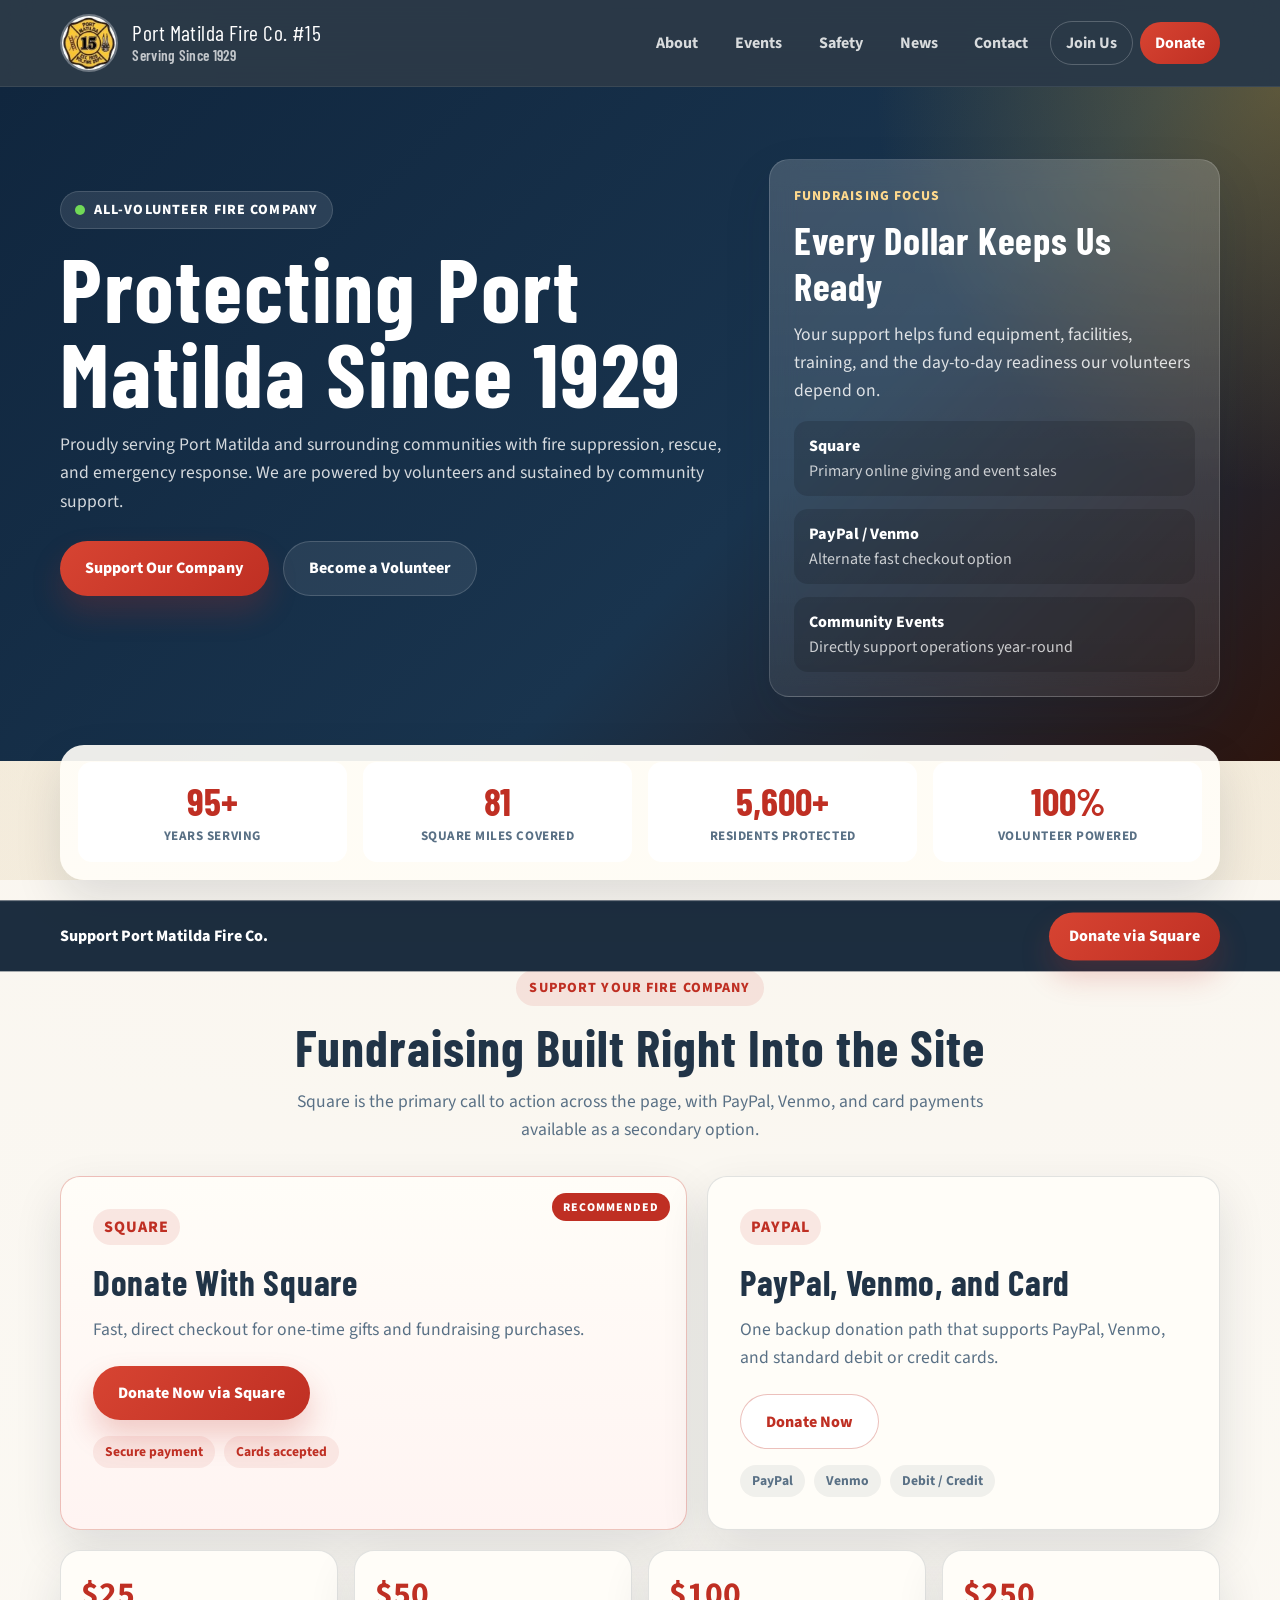
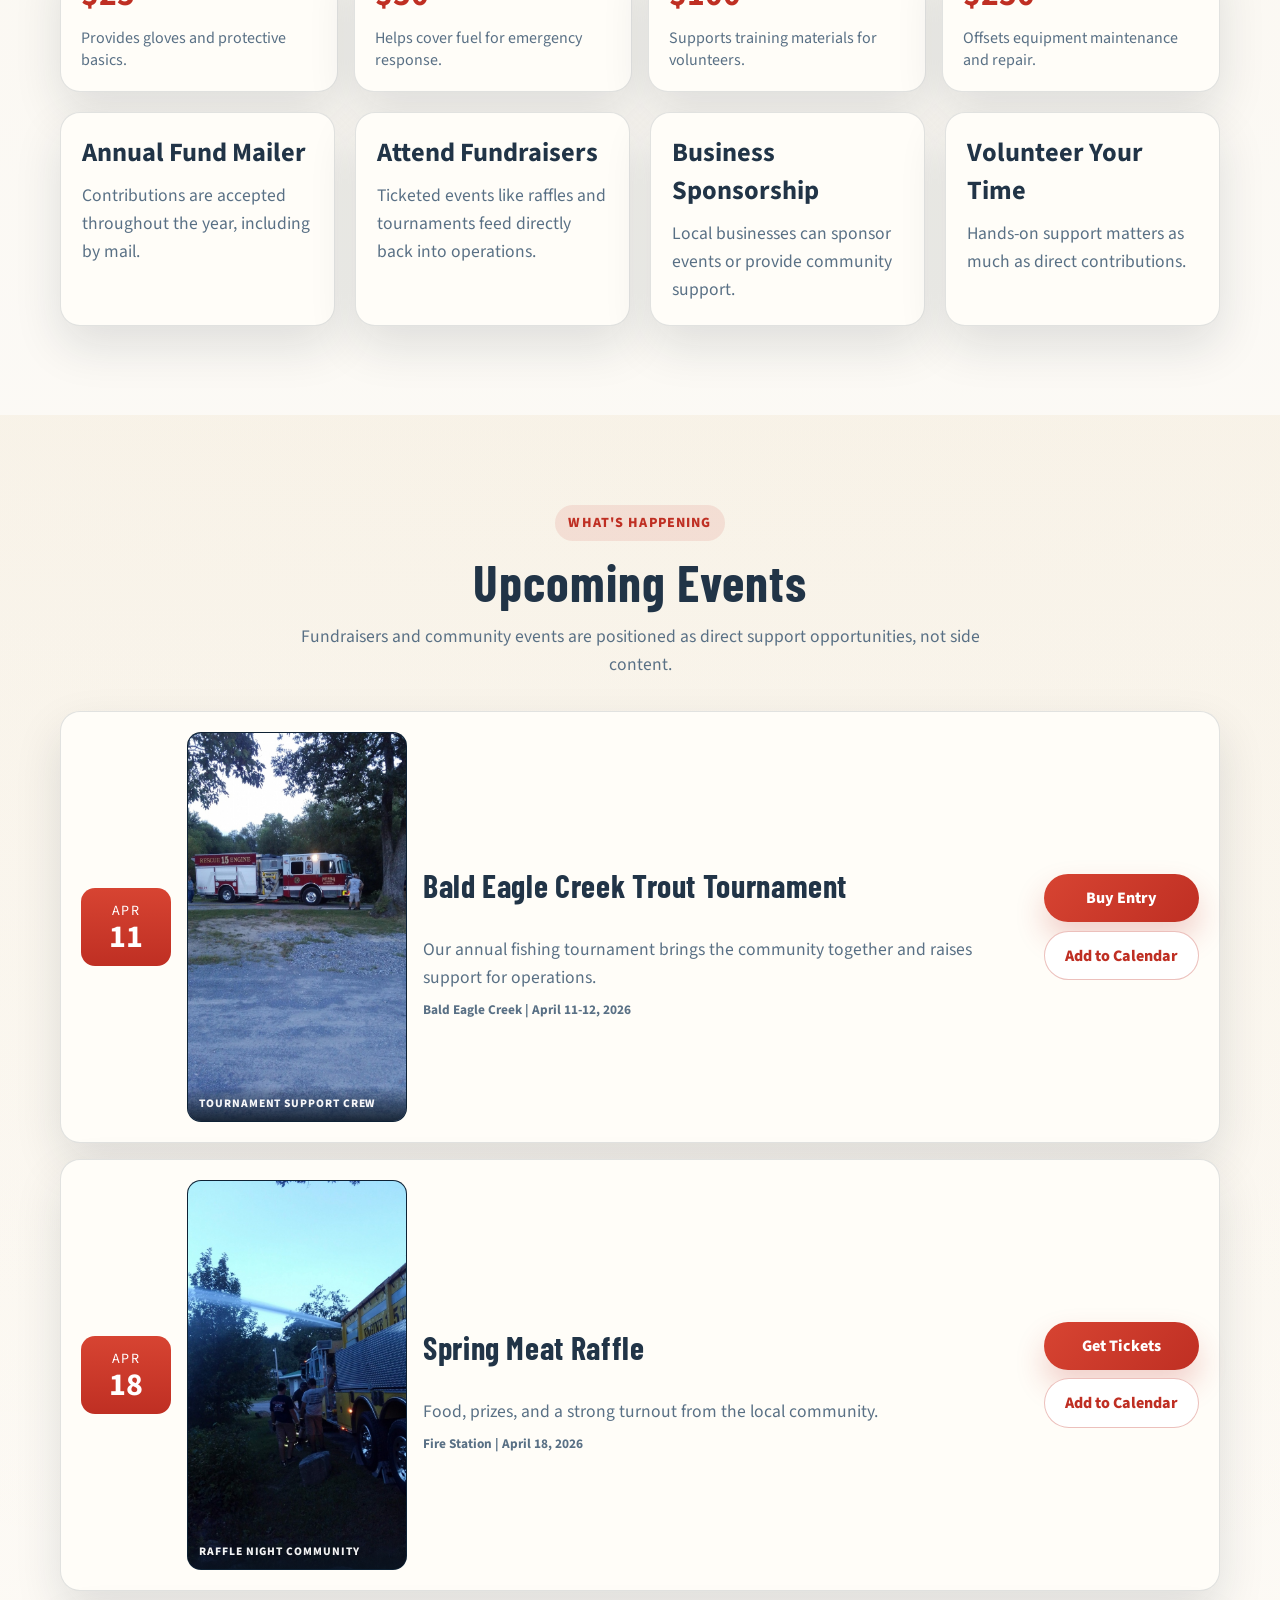
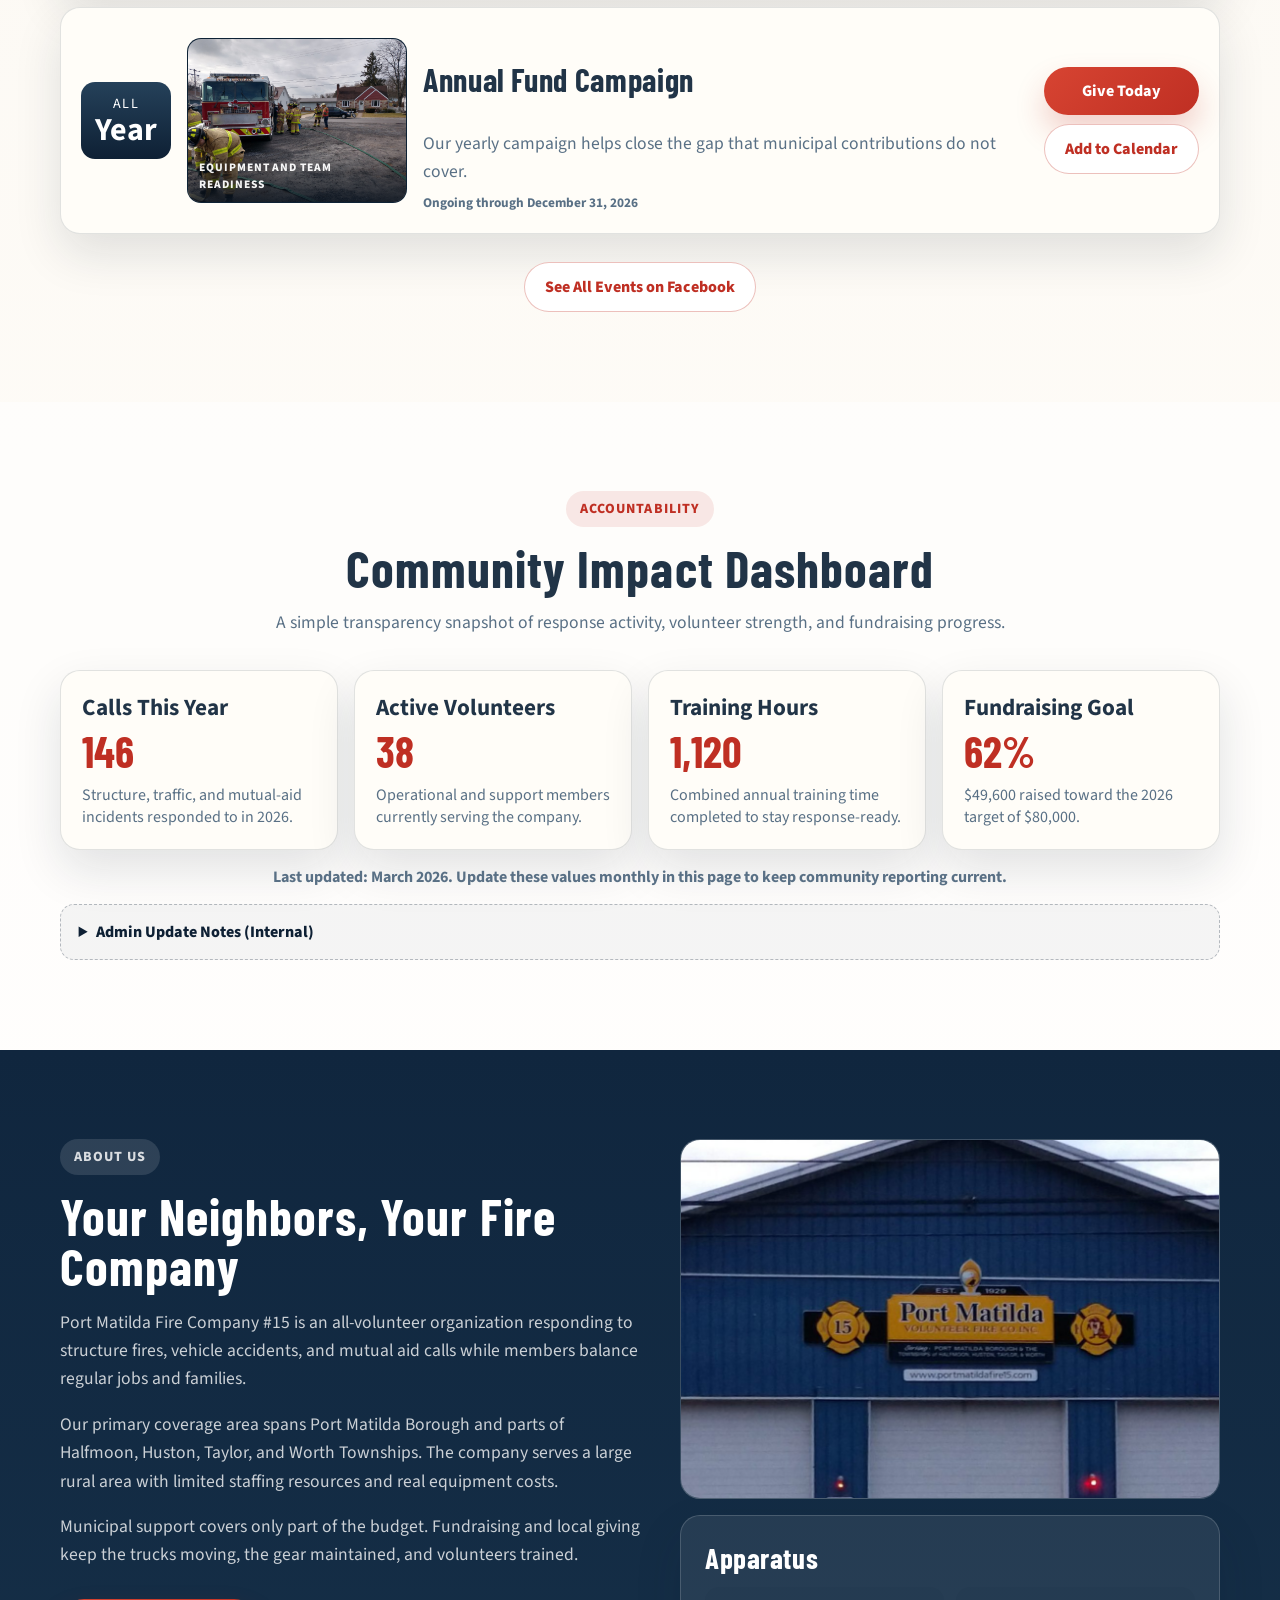
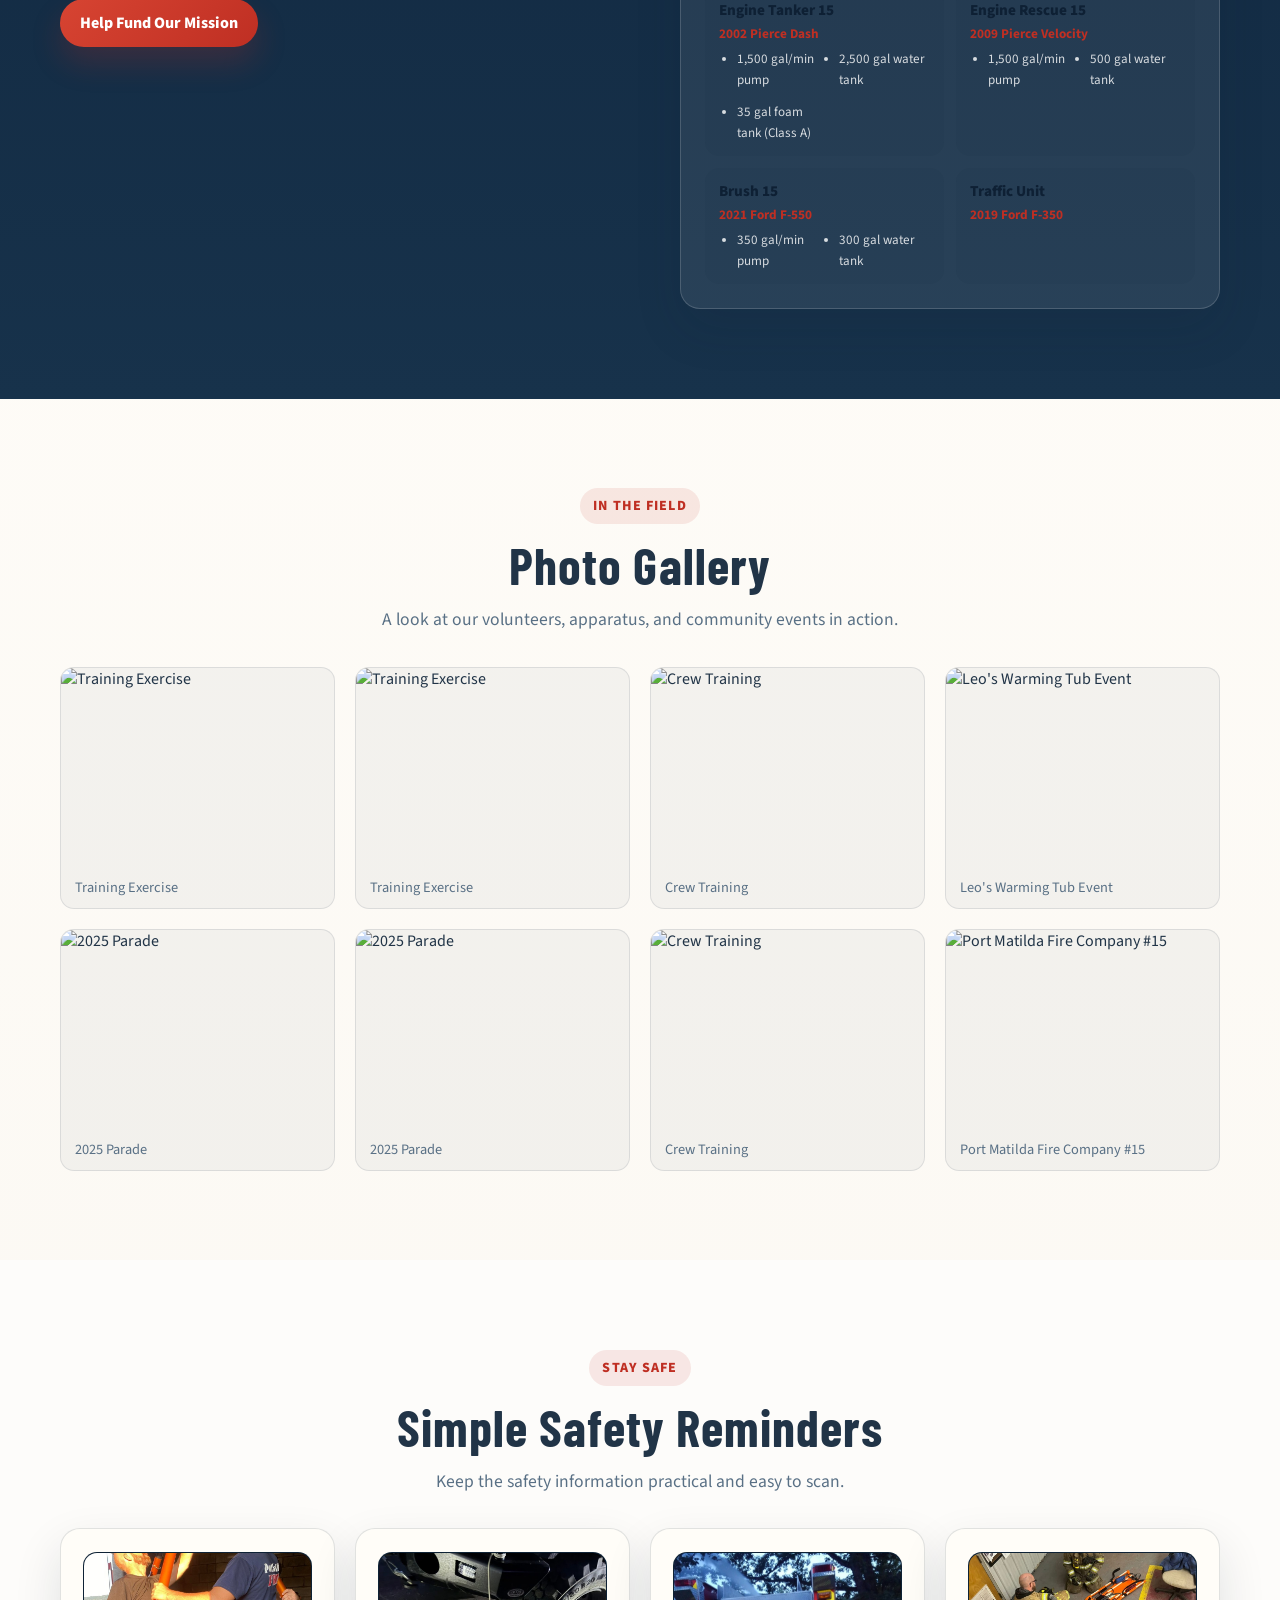
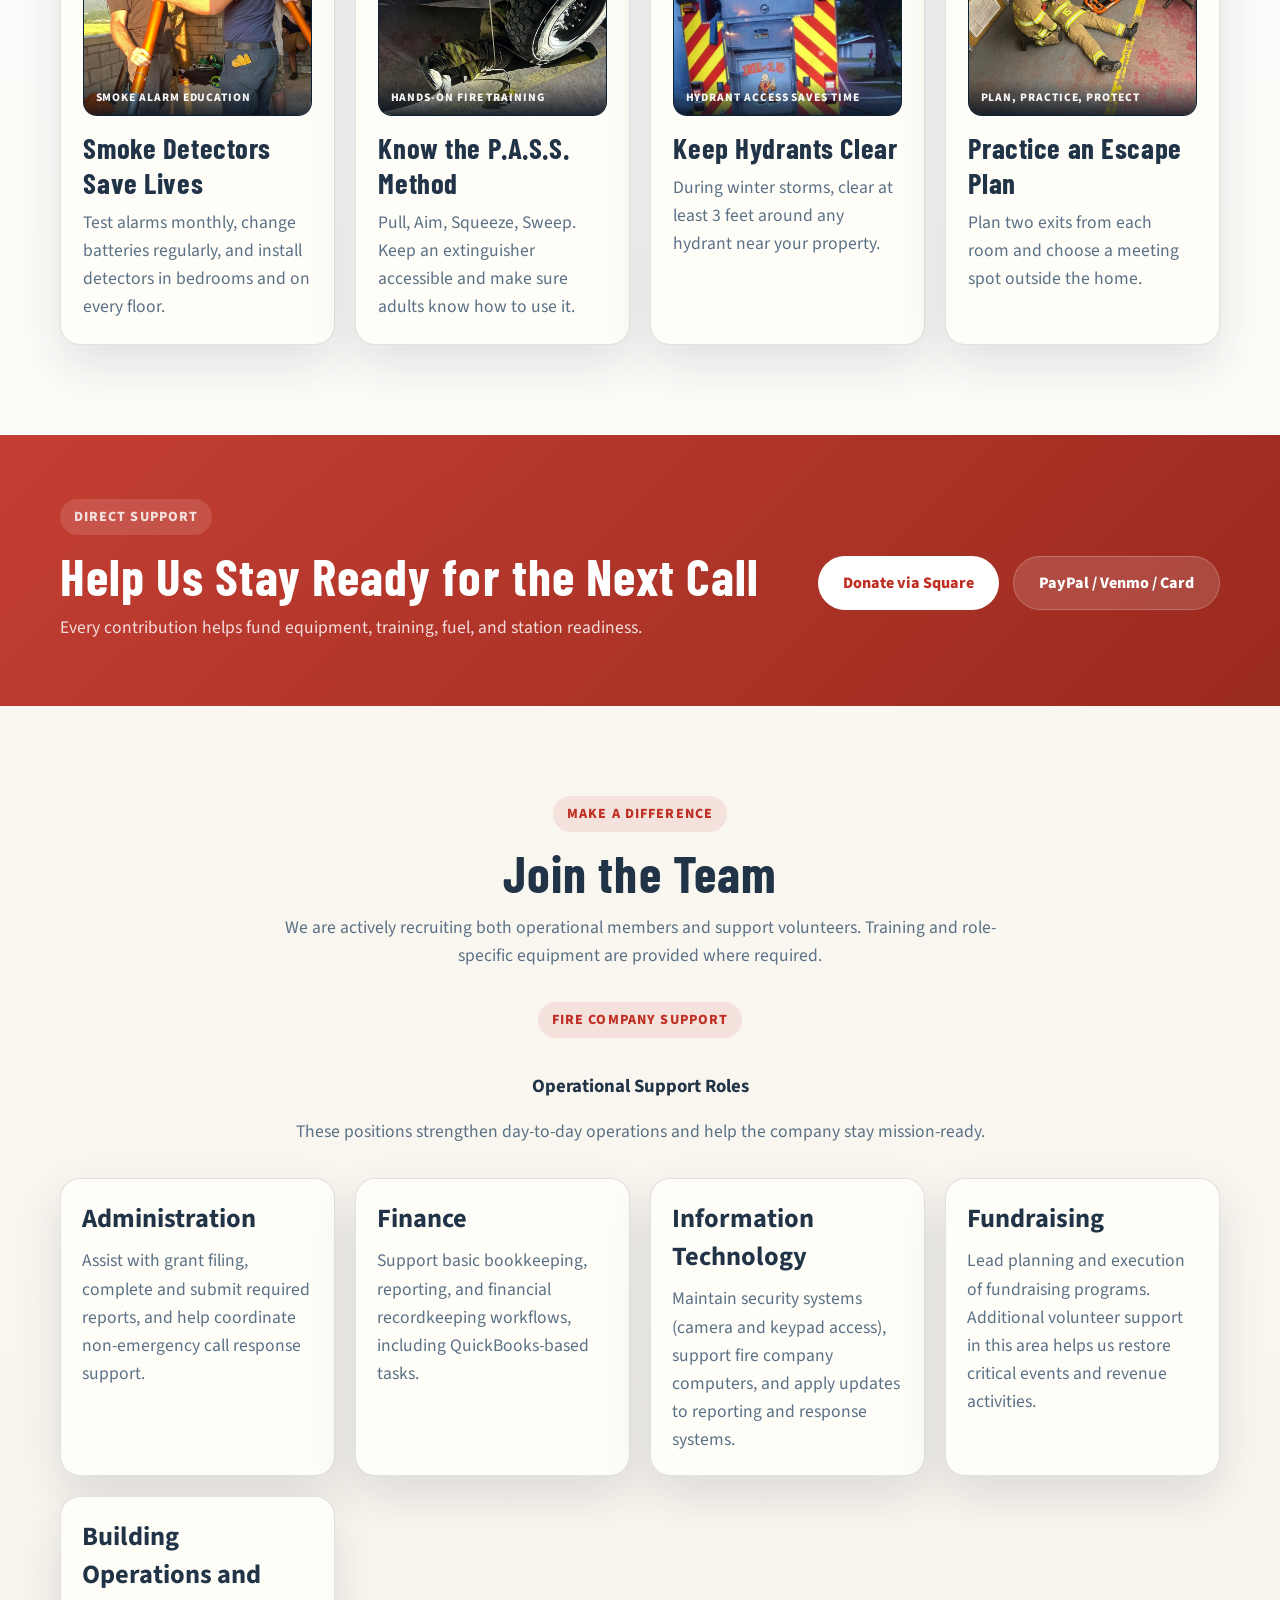
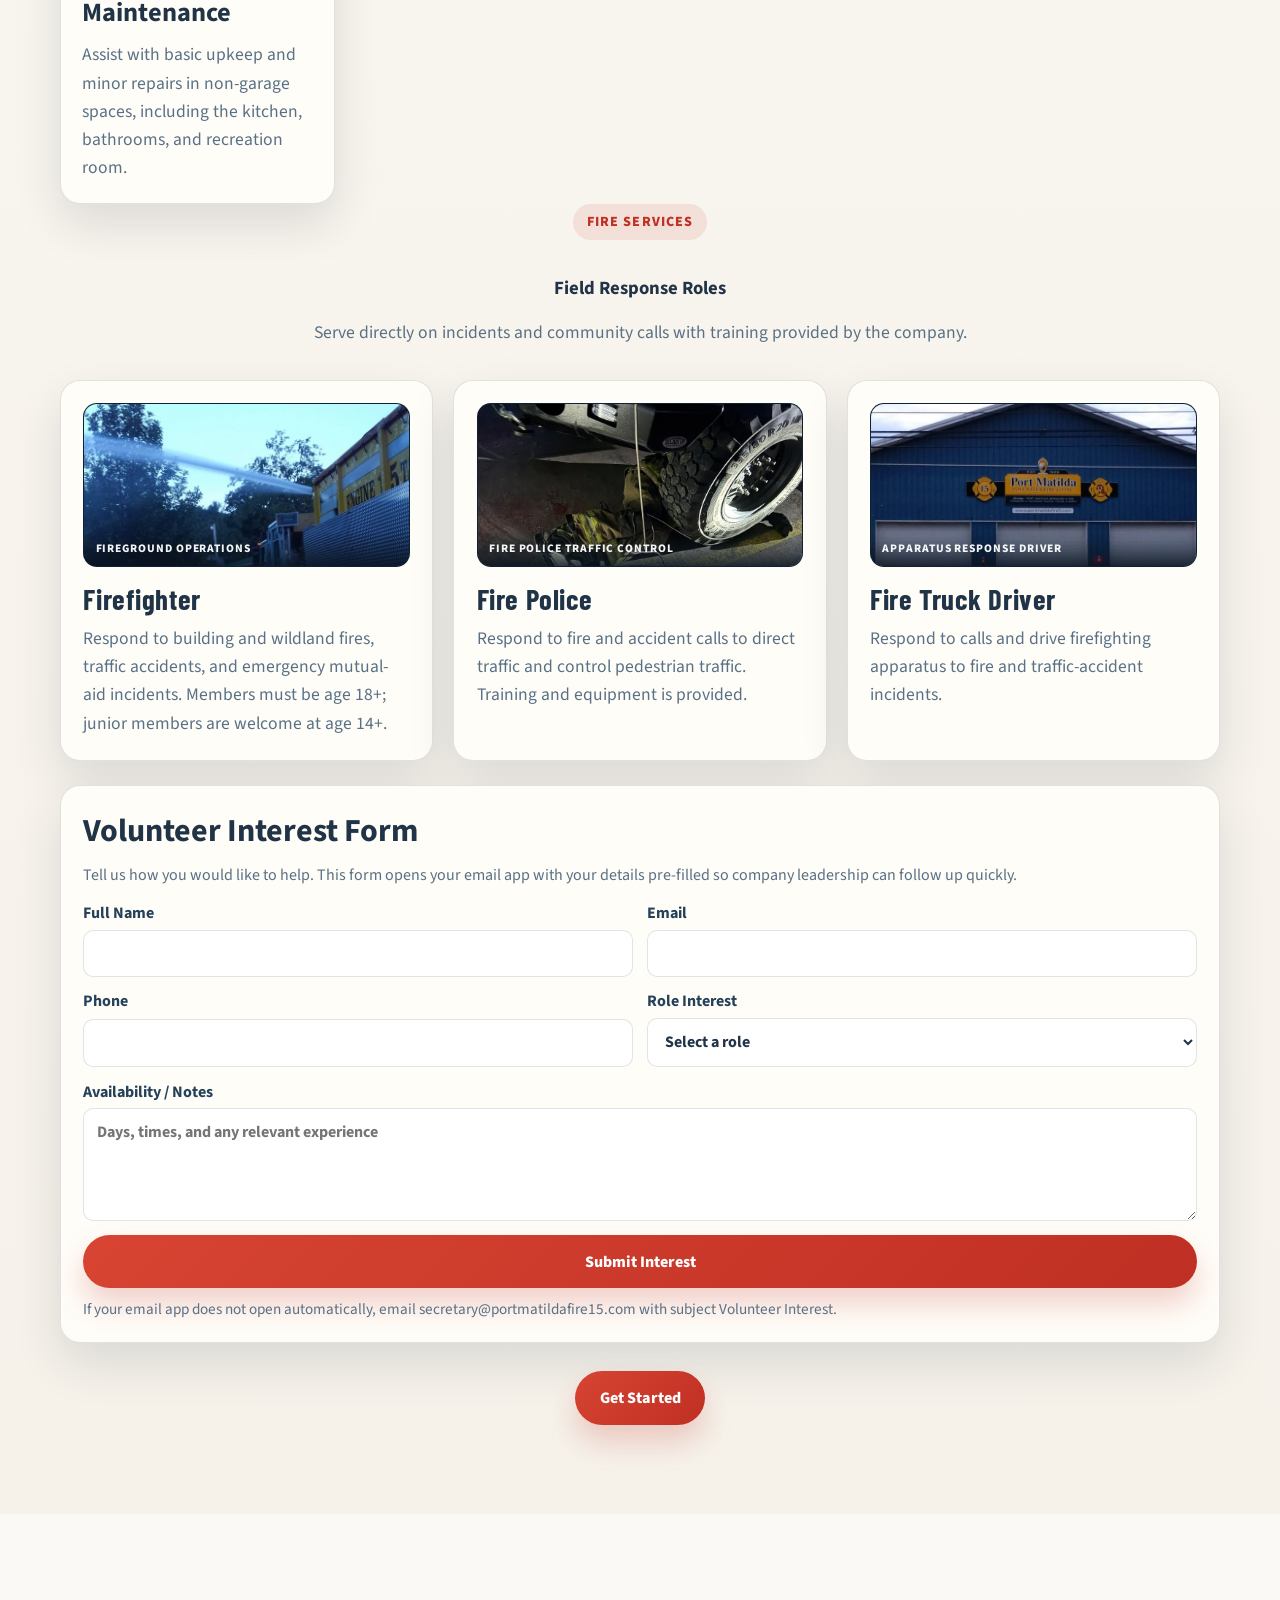
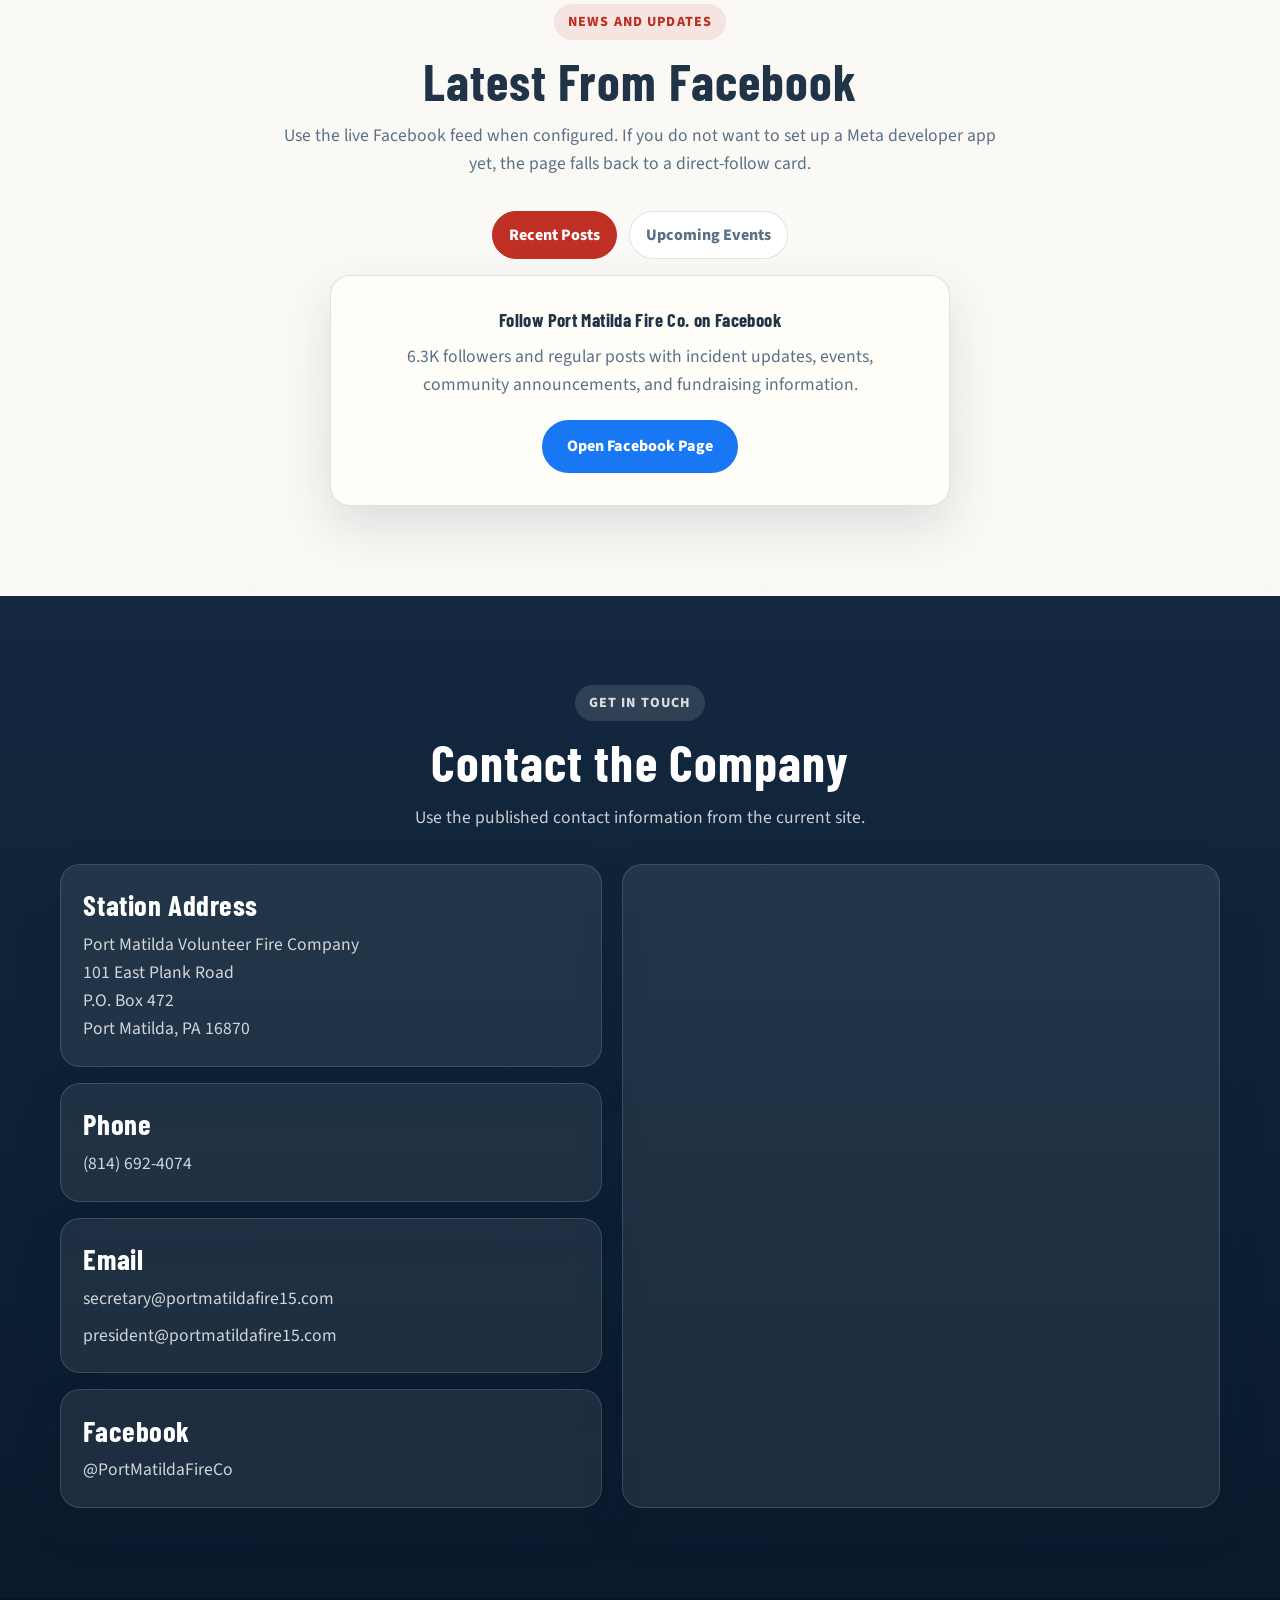
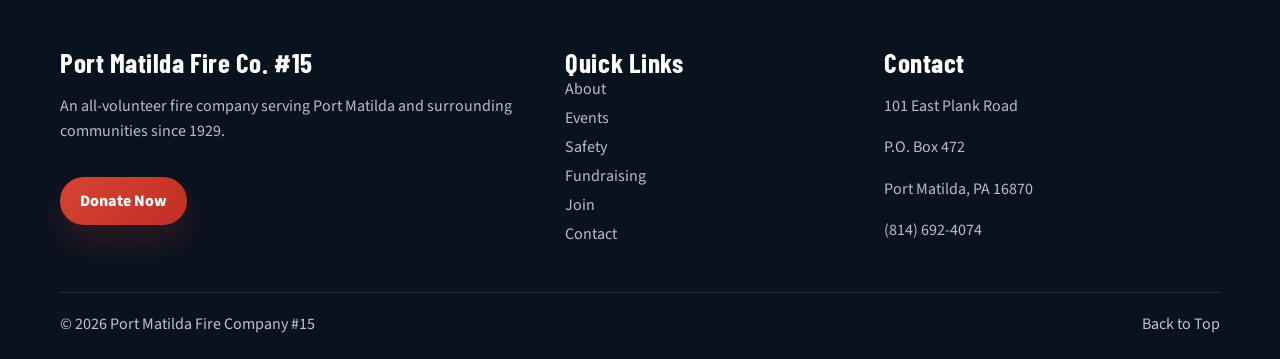
==== commit 0edb62ff: "Expand apparatus section with real specs from portmatildafire15.com" ====
--- a/index.html
+++ b/index.html
@@ -284,14 +284,37 @@
 
           <div class="apparatus-list">
             <h3>Apparatus</h3>
-            <ul>
-              <li>Engine</li>
-              <li>Engine-Tanker</li>
-              <li>Engine-Rescue</li>
-              <li>Brush Truck</li>
-              <li>Traffic Control Unit</li>
-              <li>Utility Unit</li>
-            </ul>
+            <div class="apparatus-grid">
+              <div class="apparatus-card">
+                <strong>Engine Tanker 15</strong>
+                <span>2002 Pierce Dash</span>
+                <ul>
+                  <li>1,500 gal/min pump</li>
+                  <li>2,500 gal water tank</li>
+                  <li>35 gal foam tank (Class A)</li>
+                </ul>
+              </div>
+              <div class="apparatus-card">
+                <strong>Engine Rescue 15</strong>
+                <span>2009 Pierce Velocity</span>
+                <ul>
+                  <li>1,500 gal/min pump</li>
+                  <li>500 gal water tank</li>
+                </ul>
+              </div>
+              <div class="apparatus-card">
+                <strong>Brush 15</strong>
+                <span>2021 Ford F-550</span>
+                <ul>
+                  <li>350 gal/min pump</li>
+                  <li>300 gal water tank</li>
+                </ul>
+              </div>
+              <div class="apparatus-card">
+                <strong>Traffic Unit</strong>
+                <span>2019 Ford F-350</span>
+              </div>
+            </div>
           </div>
         </div>
       </div>
--- a/css/style.css
+++ b/css/style.css
@@ -1056,6 +1056,44 @@
   color: var(--muted);
 }
 
+/* ─── Apparatus Cards ─────────────────────────────────── */
+.apparatus-grid {
+  display: grid;
+  grid-template-columns: 1fr 1fr;
+  gap: 0.75rem;
+  margin-top: 0.75rem;
+}
+
+.apparatus-card {
+  background: rgba(14, 32, 52, 0.06);
+  border-radius: var(--radius-sm);
+  padding: 0.75rem 0.9rem;
+}
+
+.apparatus-card strong {
+  display: block;
+  font-size: 0.95rem;
+  font-weight: 800;
+  color: var(--ink);
+  margin-bottom: 0.15rem;
+}
+
+.apparatus-card span {
+  display: block;
+  font-size: 0.83rem;
+  color: var(--accent);
+  font-weight: 700;
+  margin-bottom: 0.4rem;
+}
+
+.apparatus-card ul {
+  margin: 0;
+  padding-left: 1.1rem;
+  font-size: 0.82rem;
+  color: var(--muted);
+  line-height: 1.6;
+}
+
 /* ─── Gallery ─────────────────────────────────────────── */
 .gallery-grid {
   display: grid;
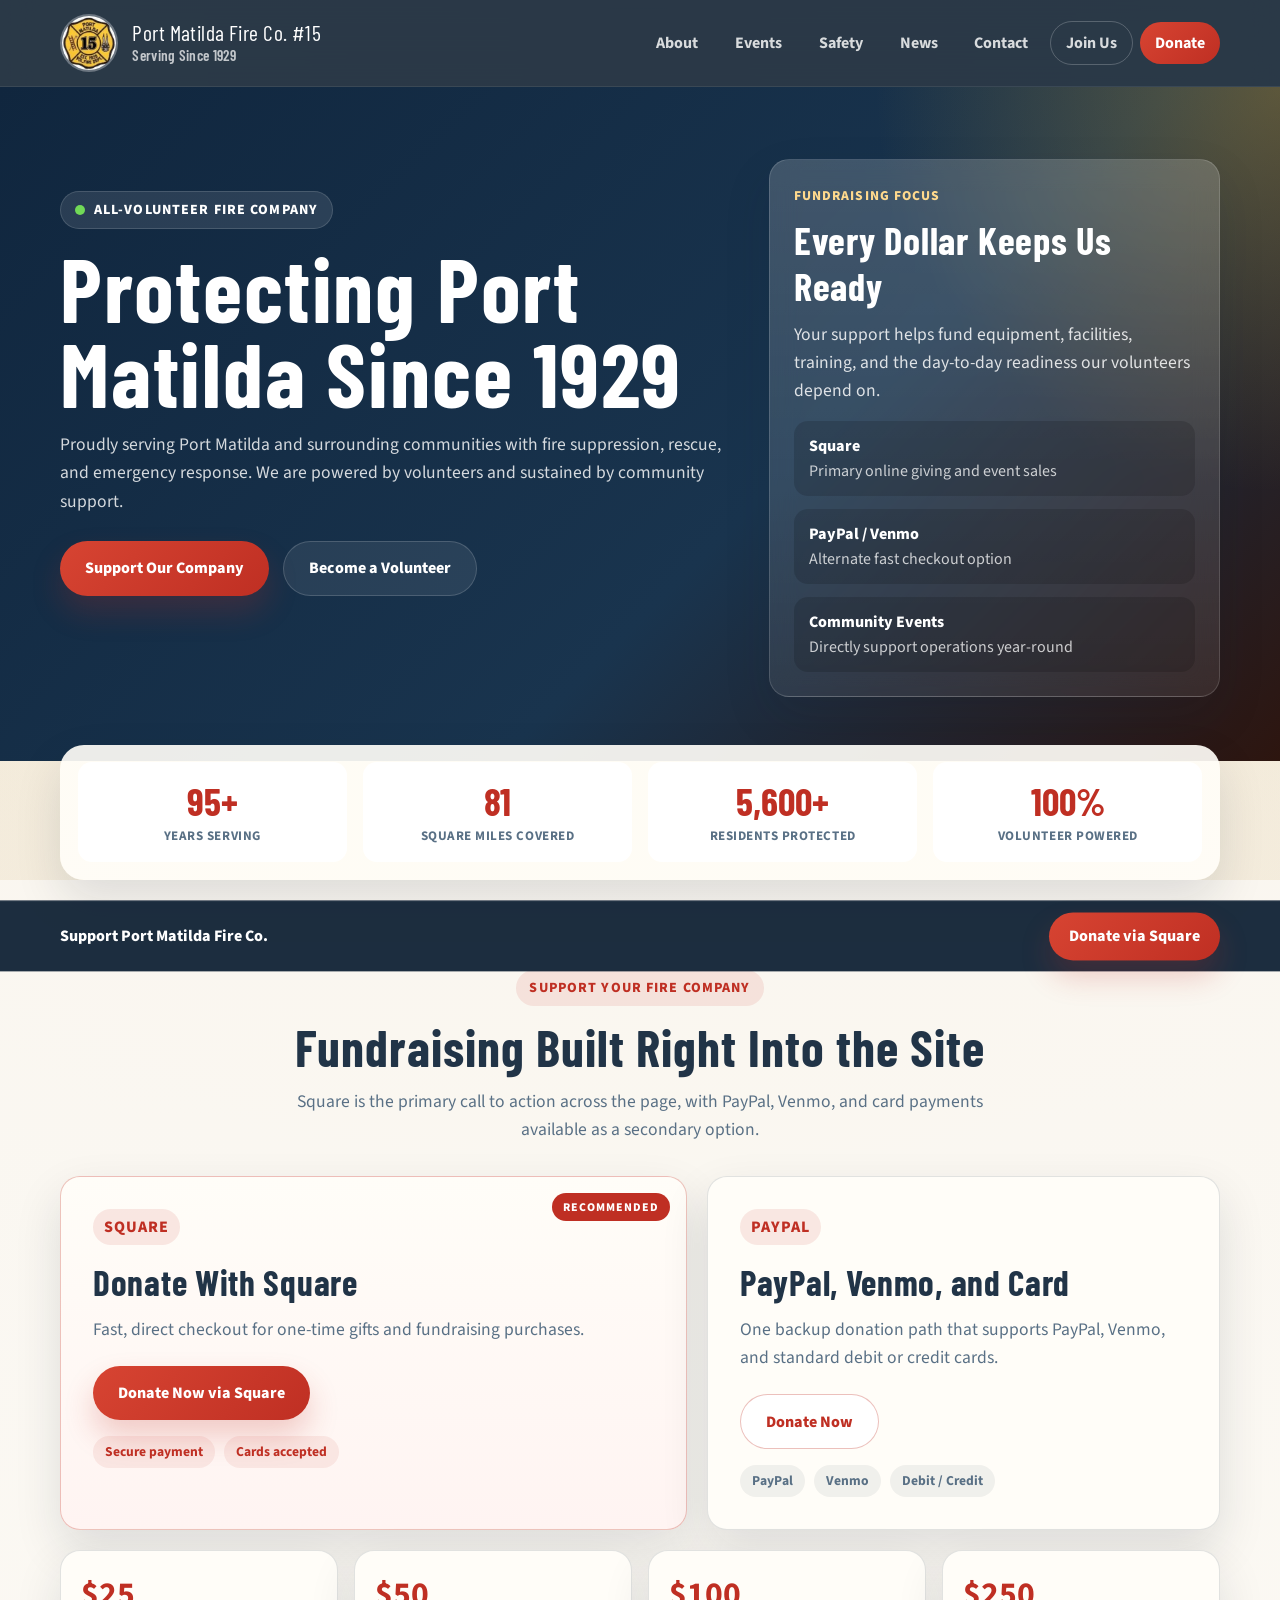
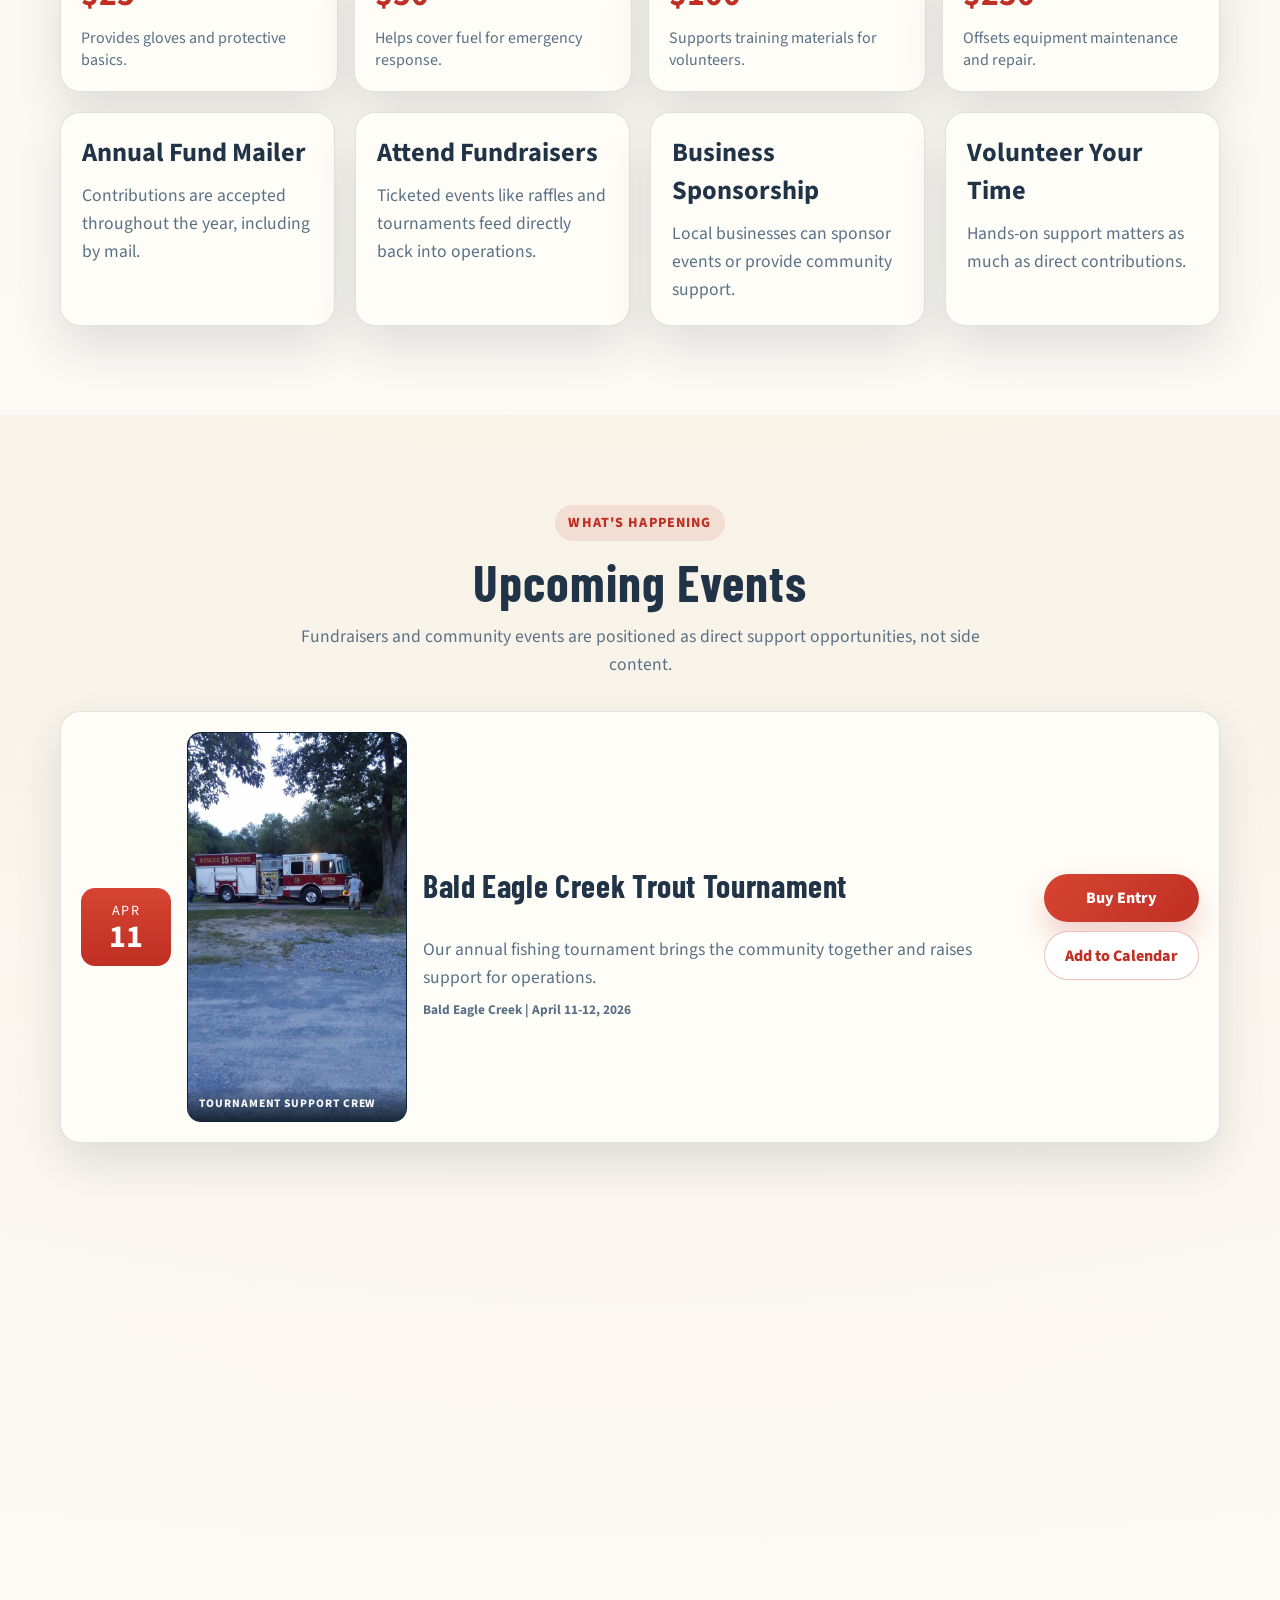
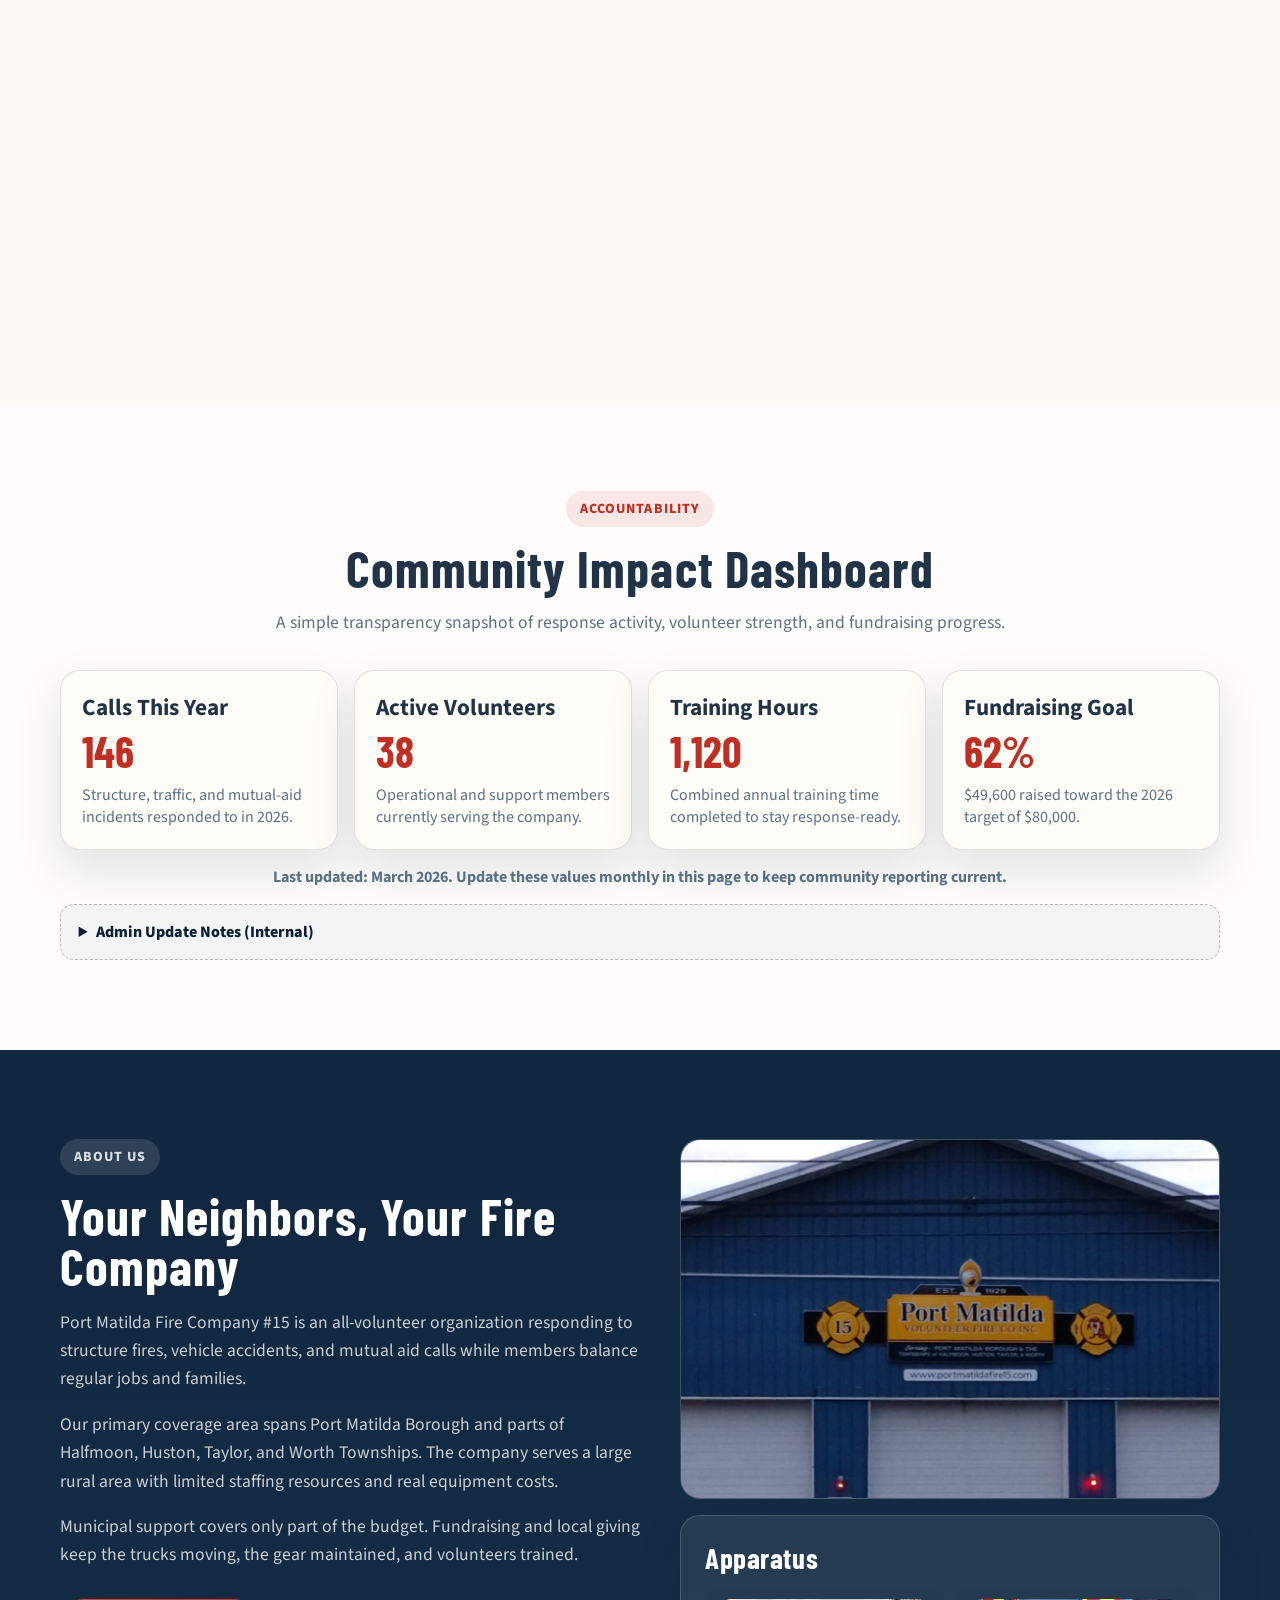
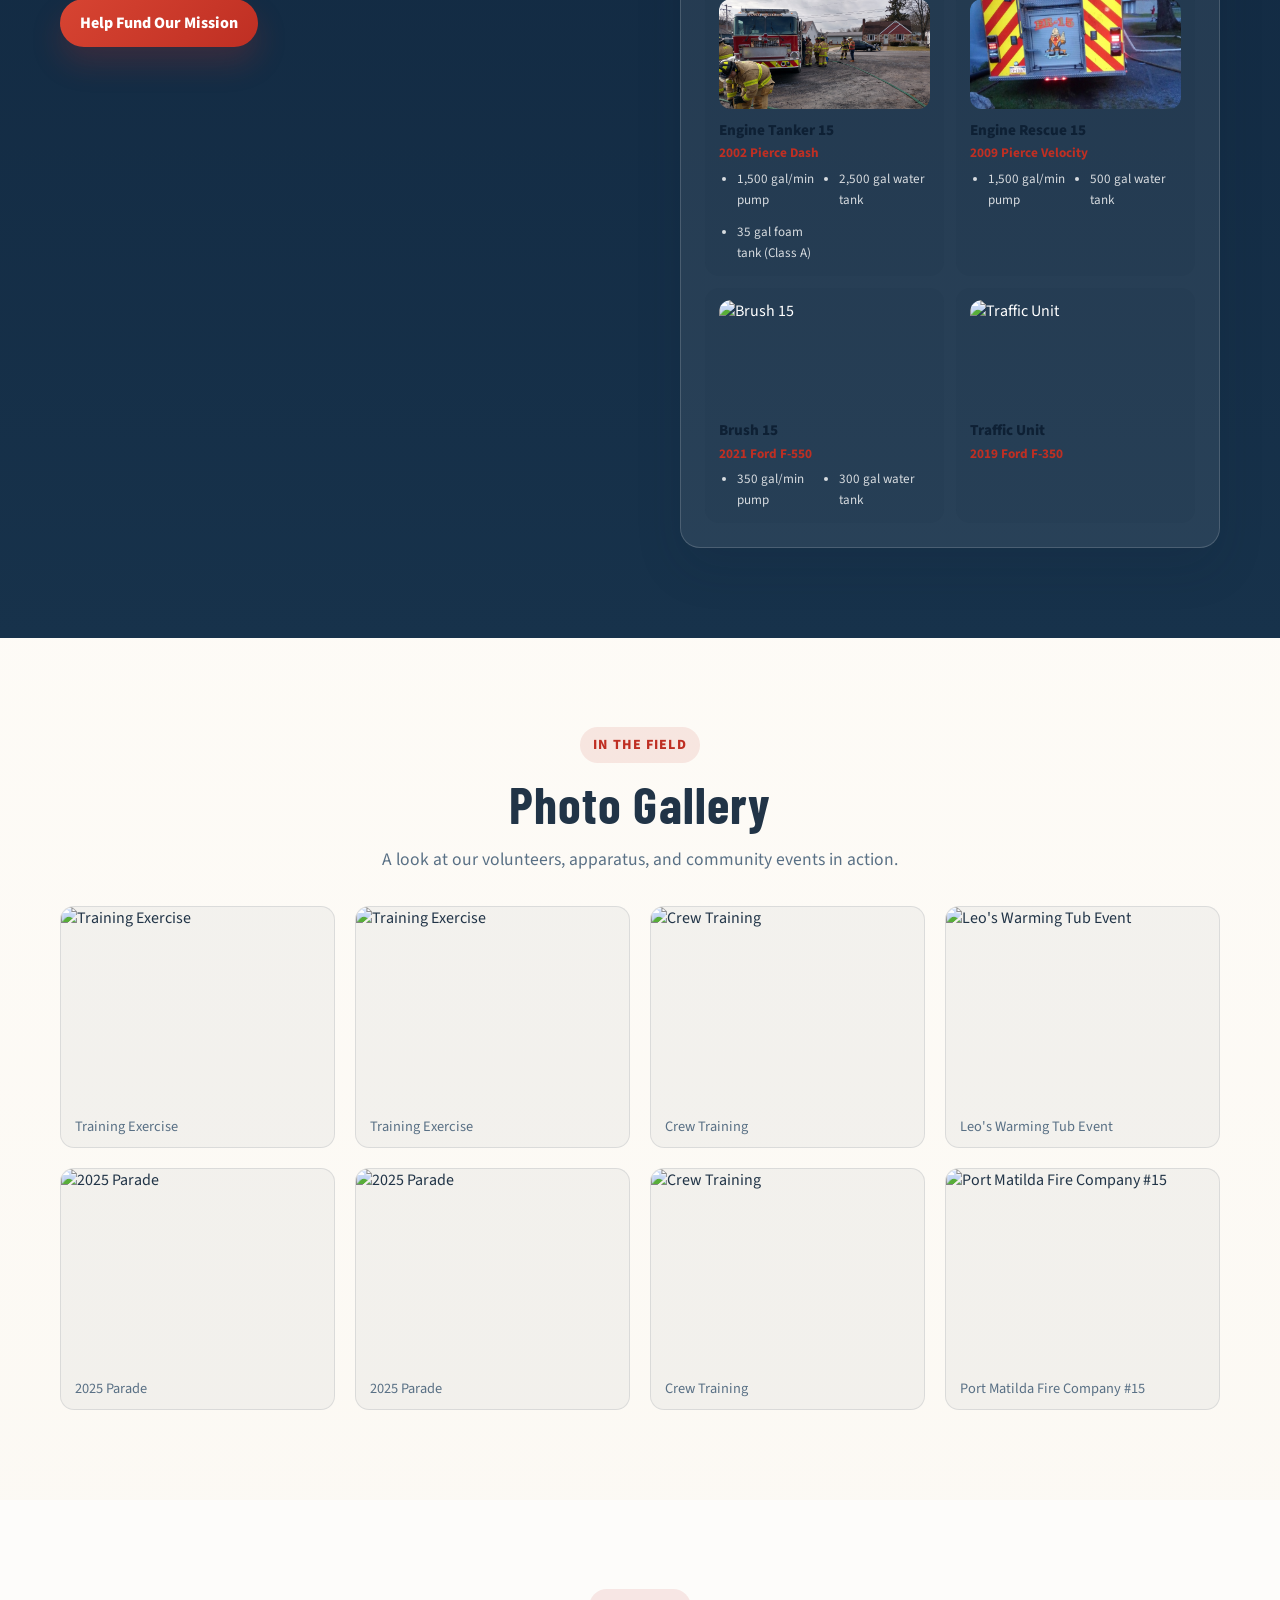
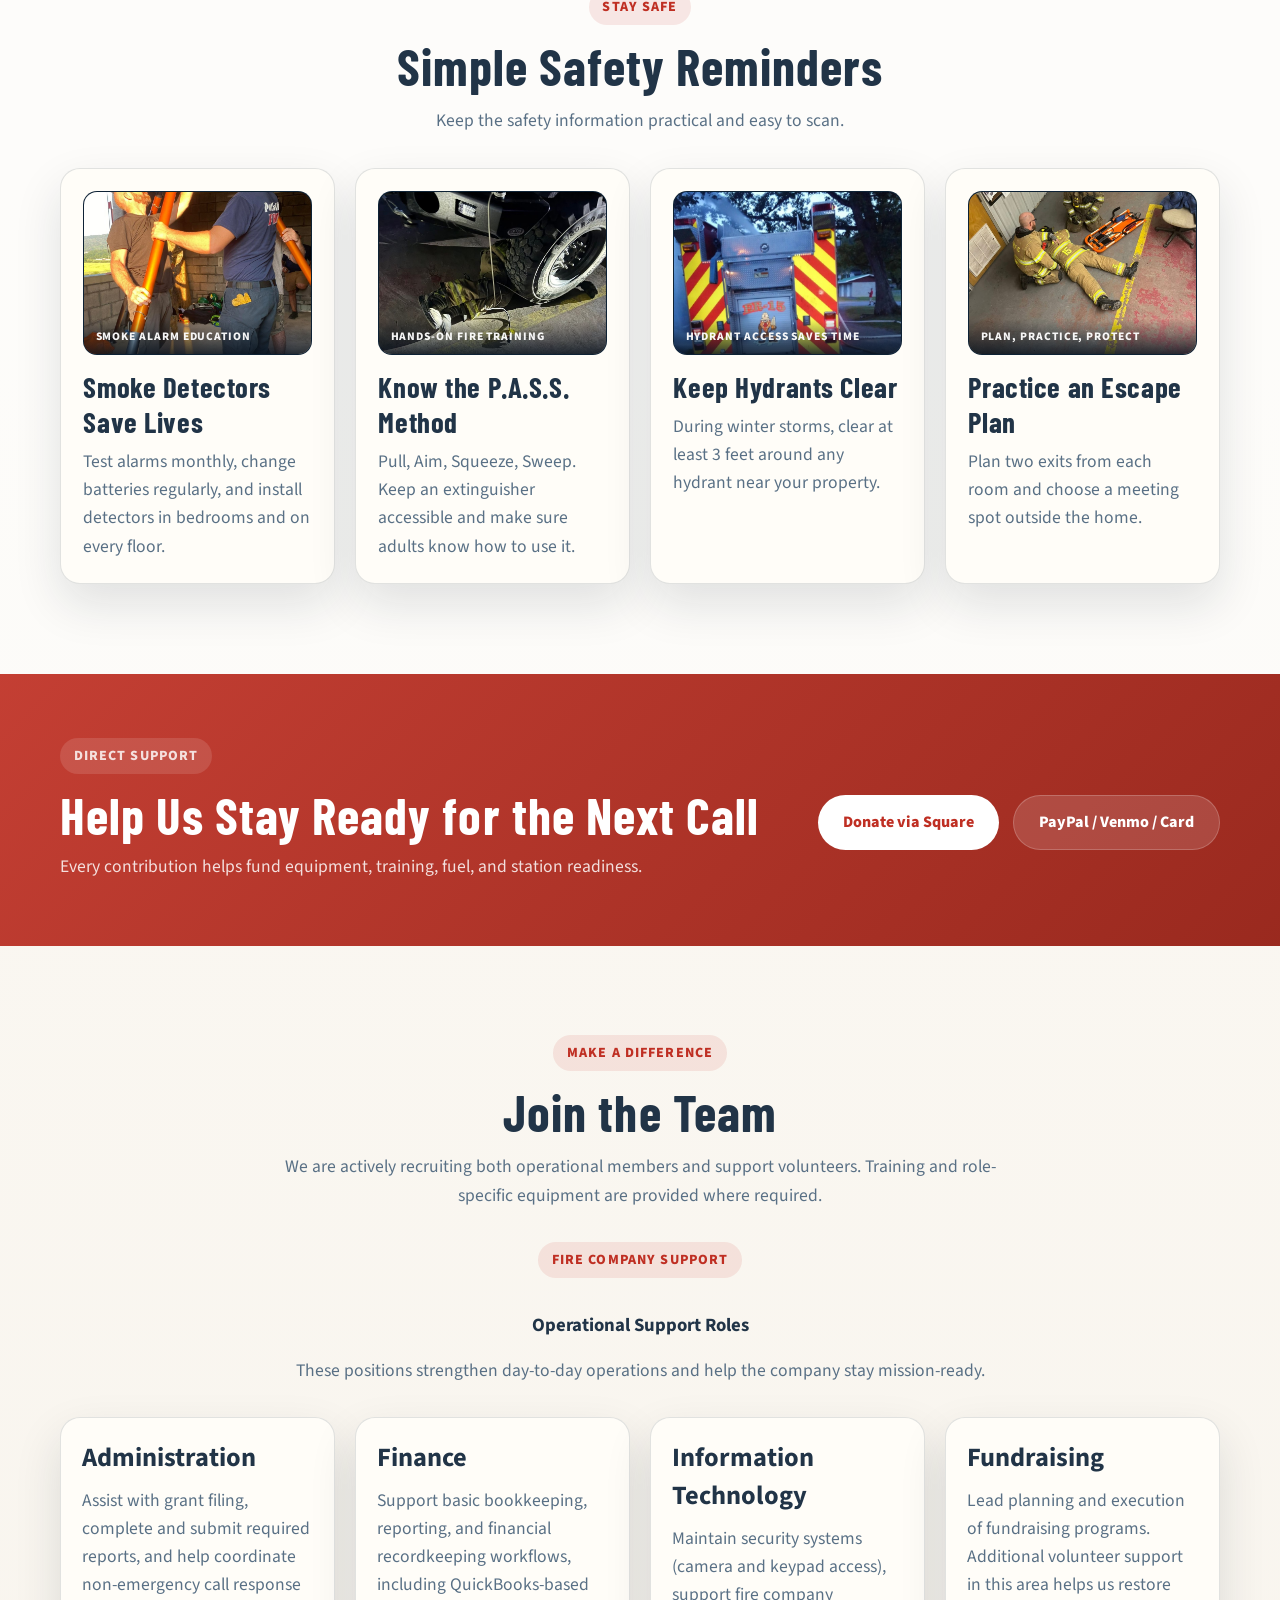
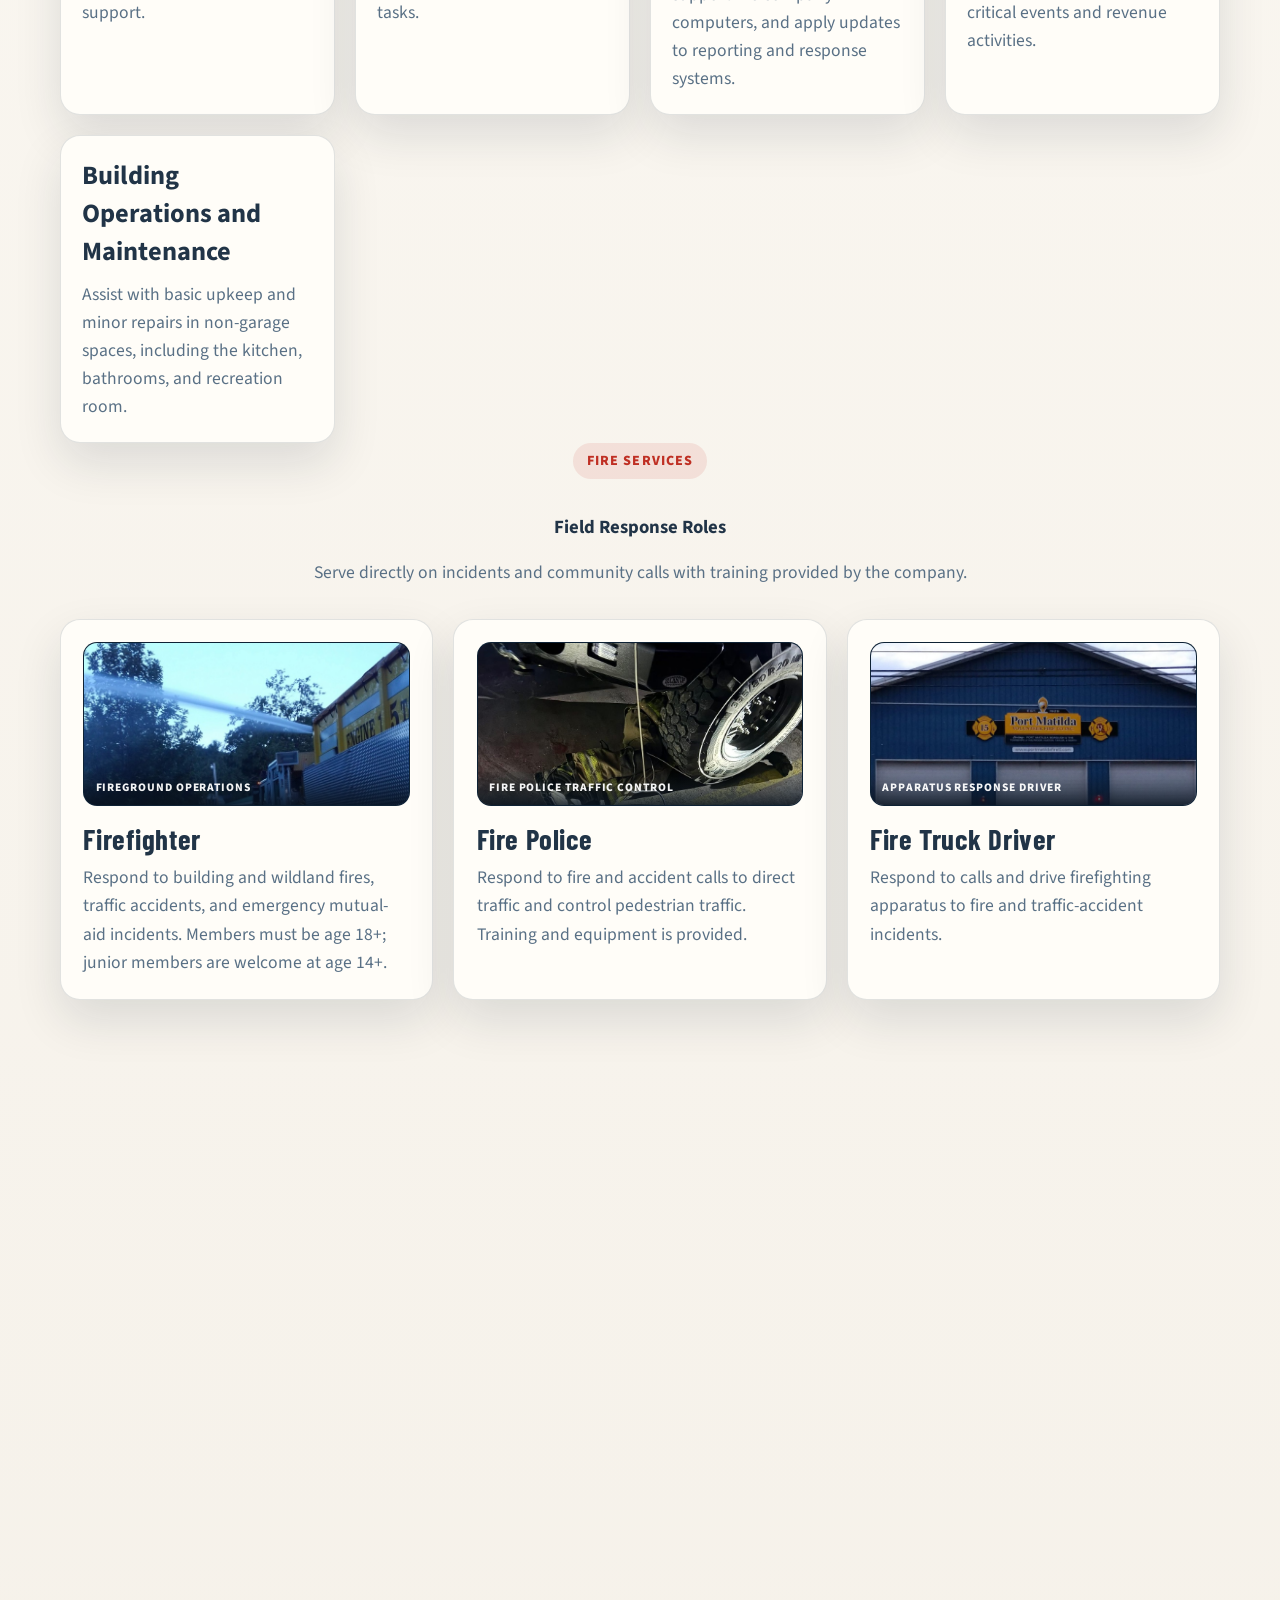
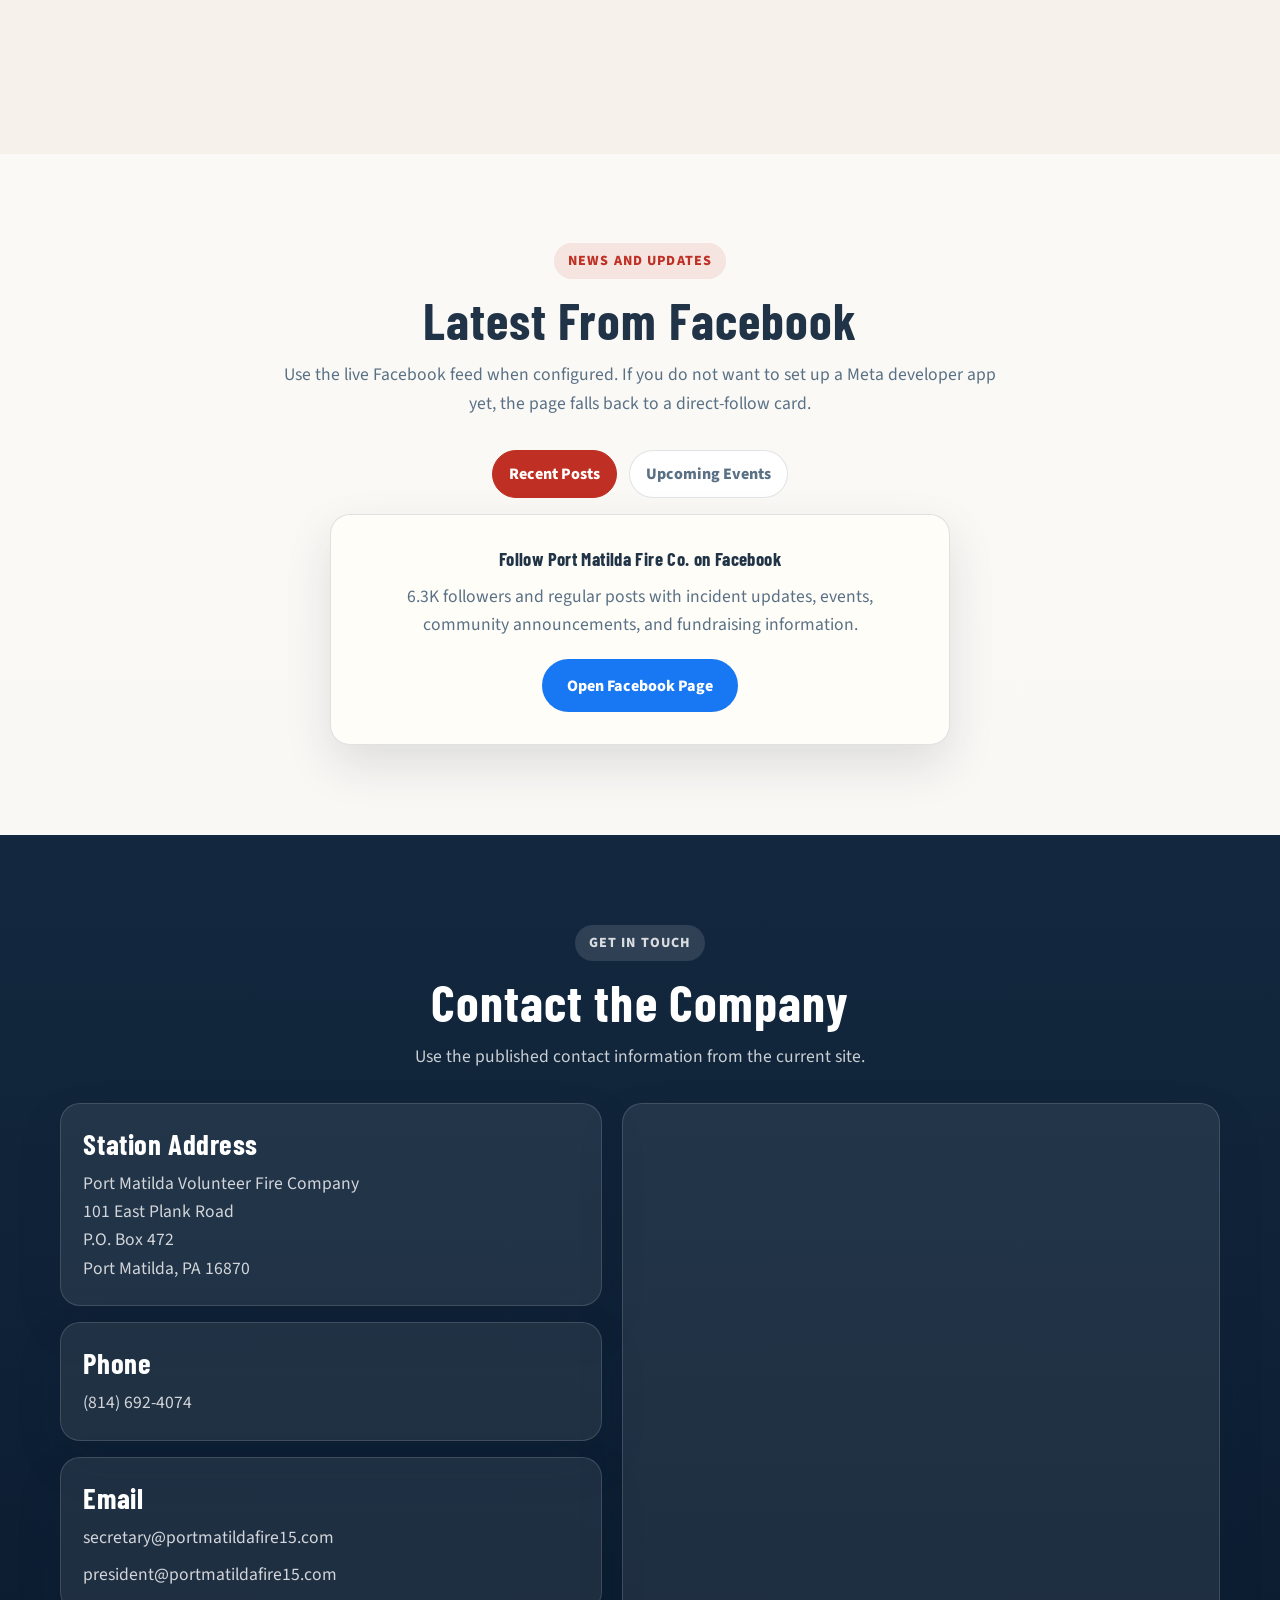
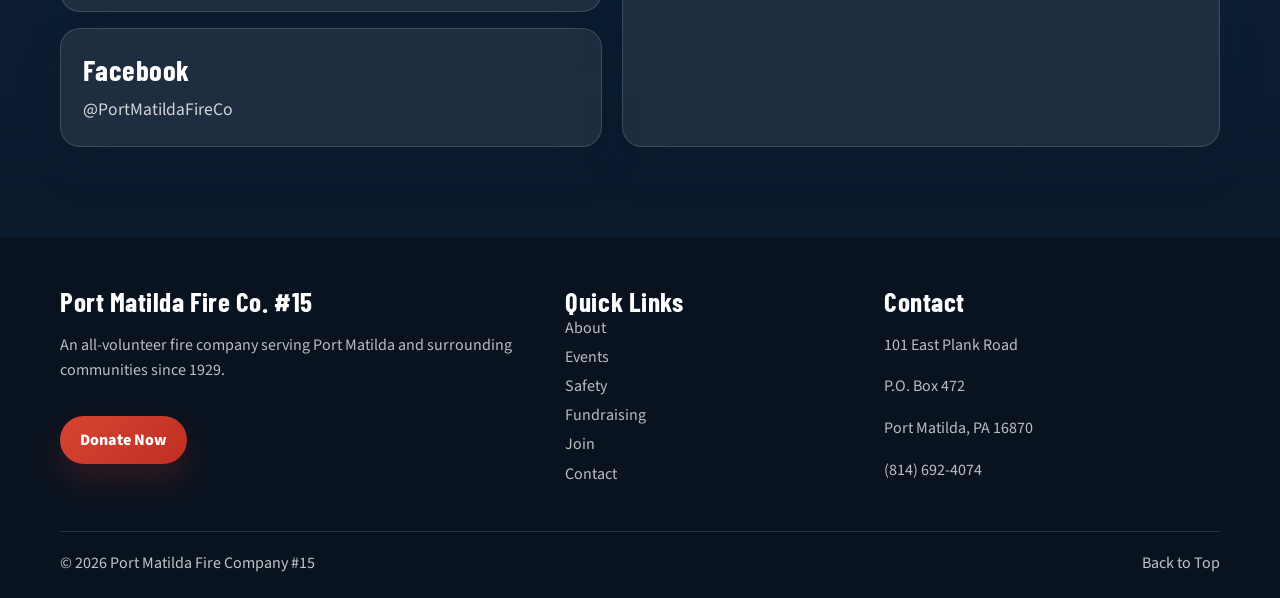
==== commit 9c7c3bc6: "Add photos to apparatus cards" ====
--- a/index.html
+++ b/index.html
@@ -286,6 +286,7 @@
             <h3>Apparatus</h3>
             <div class="apparatus-grid">
               <div class="apparatus-card">
+                <img src="images/legacy/IMG_20200209_102621304_HDR.jpg" alt="Engine Tanker 15" loading="lazy">
                 <strong>Engine Tanker 15</strong>
                 <span>2002 Pierce Dash</span>
                 <ul>
@@ -295,6 +296,7 @@
                 </ul>
               </div>
               <div class="apparatus-card">
+                <img src="images/legacy/KIMG0265.jpg" alt="Engine Rescue 15" loading="lazy">
                 <strong>Engine Rescue 15</strong>
                 <span>2009 Pierce Velocity</span>
                 <ul>
@@ -303,6 +305,7 @@
                 </ul>
               </div>
               <div class="apparatus-card">
+                <img src="https://portmatildafire15.com/wp-content/uploads/2021/09/IMG_20210928_131506337-225x300.jpg" alt="Brush 15" loading="lazy">
                 <strong>Brush 15</strong>
                 <span>2021 Ford F-550</span>
                 <ul>
@@ -311,6 +314,7 @@
                 </ul>
               </div>
               <div class="apparatus-card">
+                <img src="images/legacy/IMG_0626.jpeg" alt="Traffic Unit" loading="lazy">
                 <strong>Traffic Unit</strong>
                 <span>2019 Ford F-350</span>
               </div>
--- a/css/style.css
+++ b/css/style.css
@@ -1070,6 +1070,15 @@
   padding: 0.75rem 0.9rem;
 }
 
+.apparatus-card img {
+  width: 100%;
+  height: 110px;
+  object-fit: cover;
+  border-radius: calc(var(--radius-sm) - 2px);
+  margin-bottom: 0.6rem;
+  display: block;
+}
+
 .apparatus-card strong {
   display: block;
   font-size: 0.95rem;
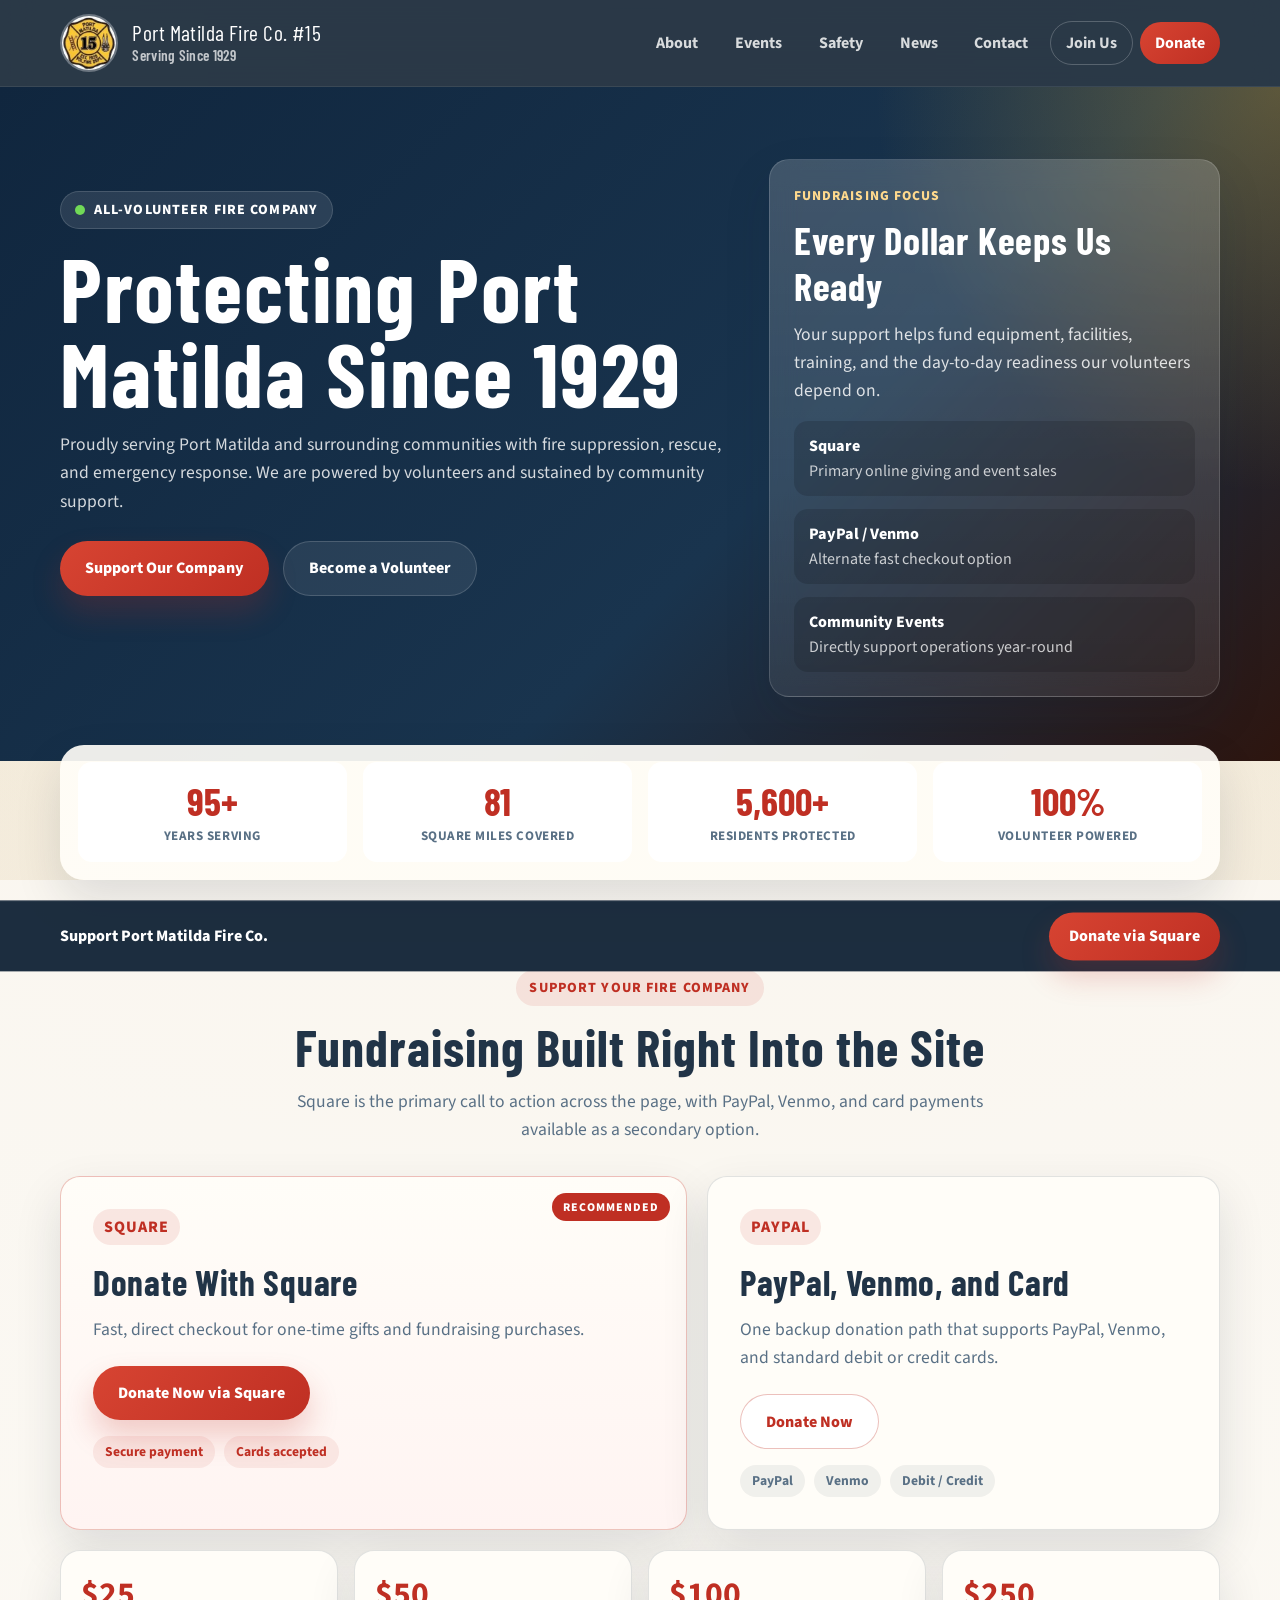
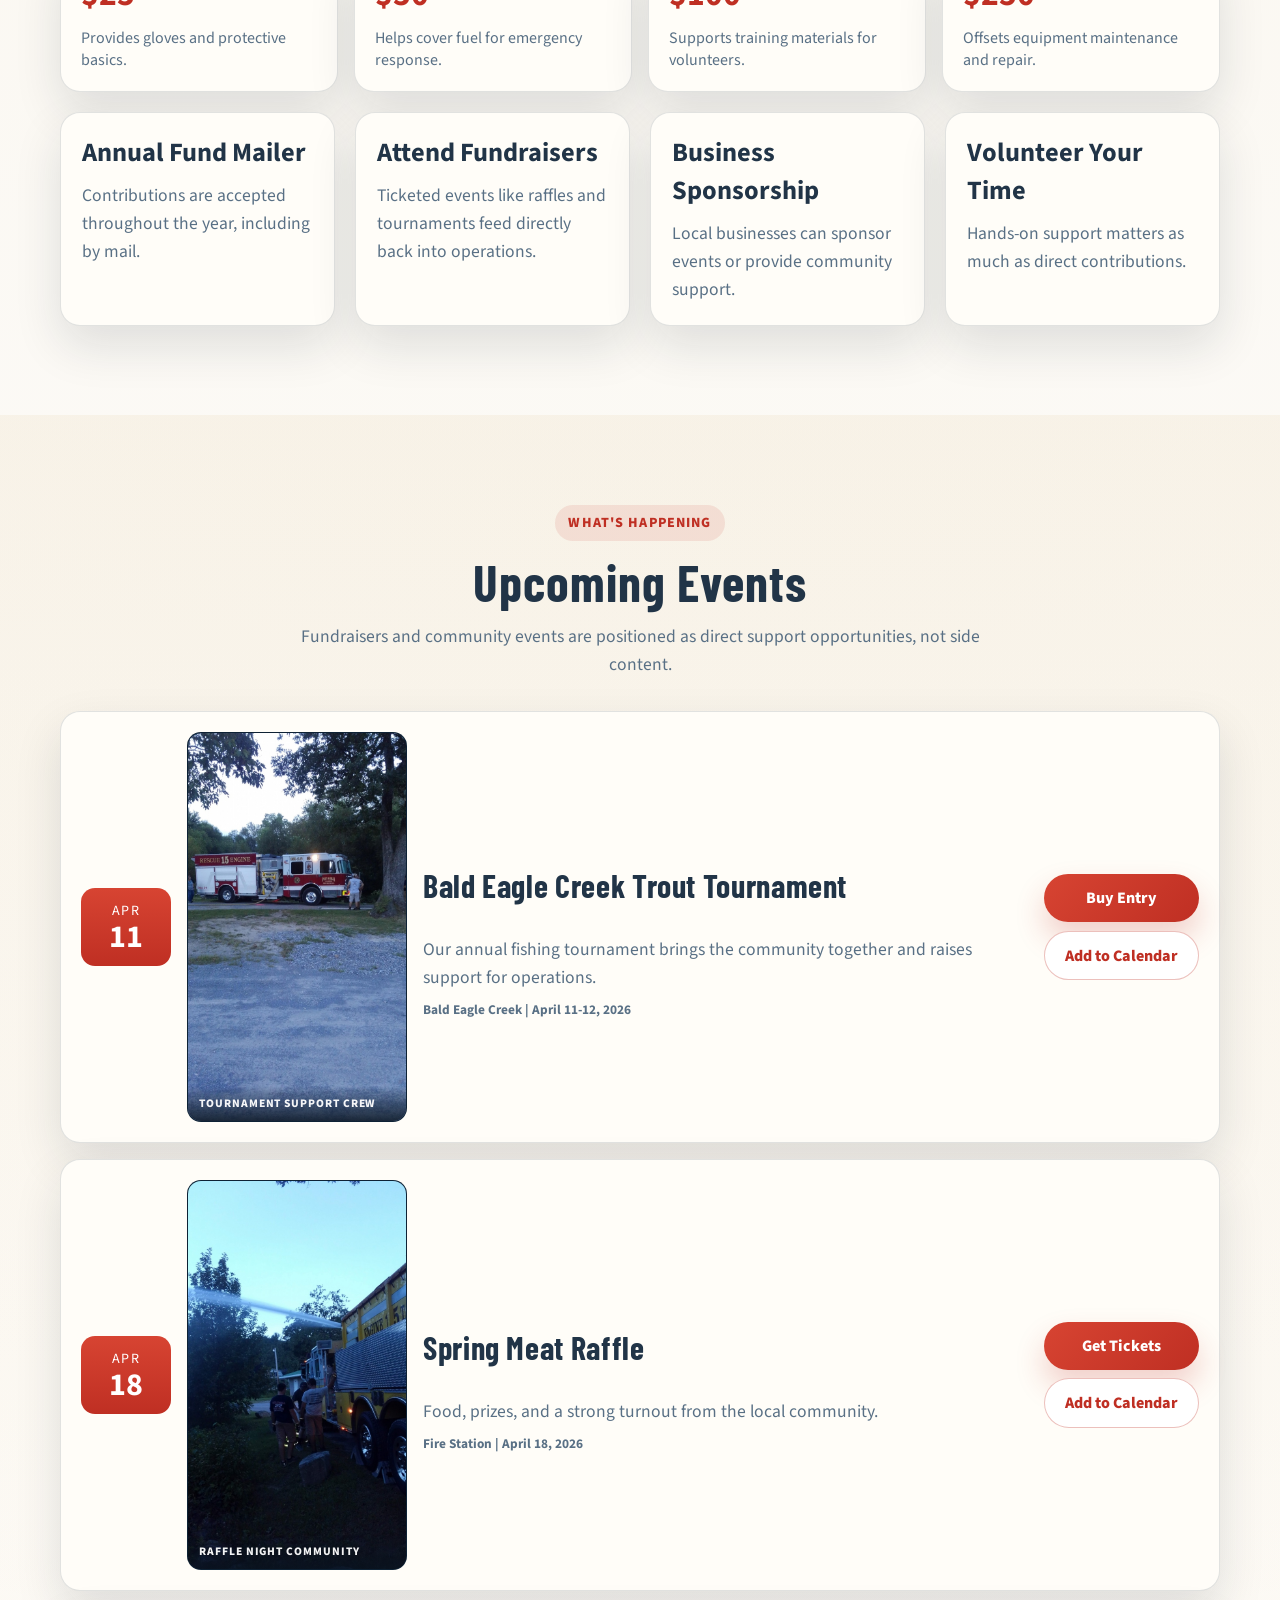
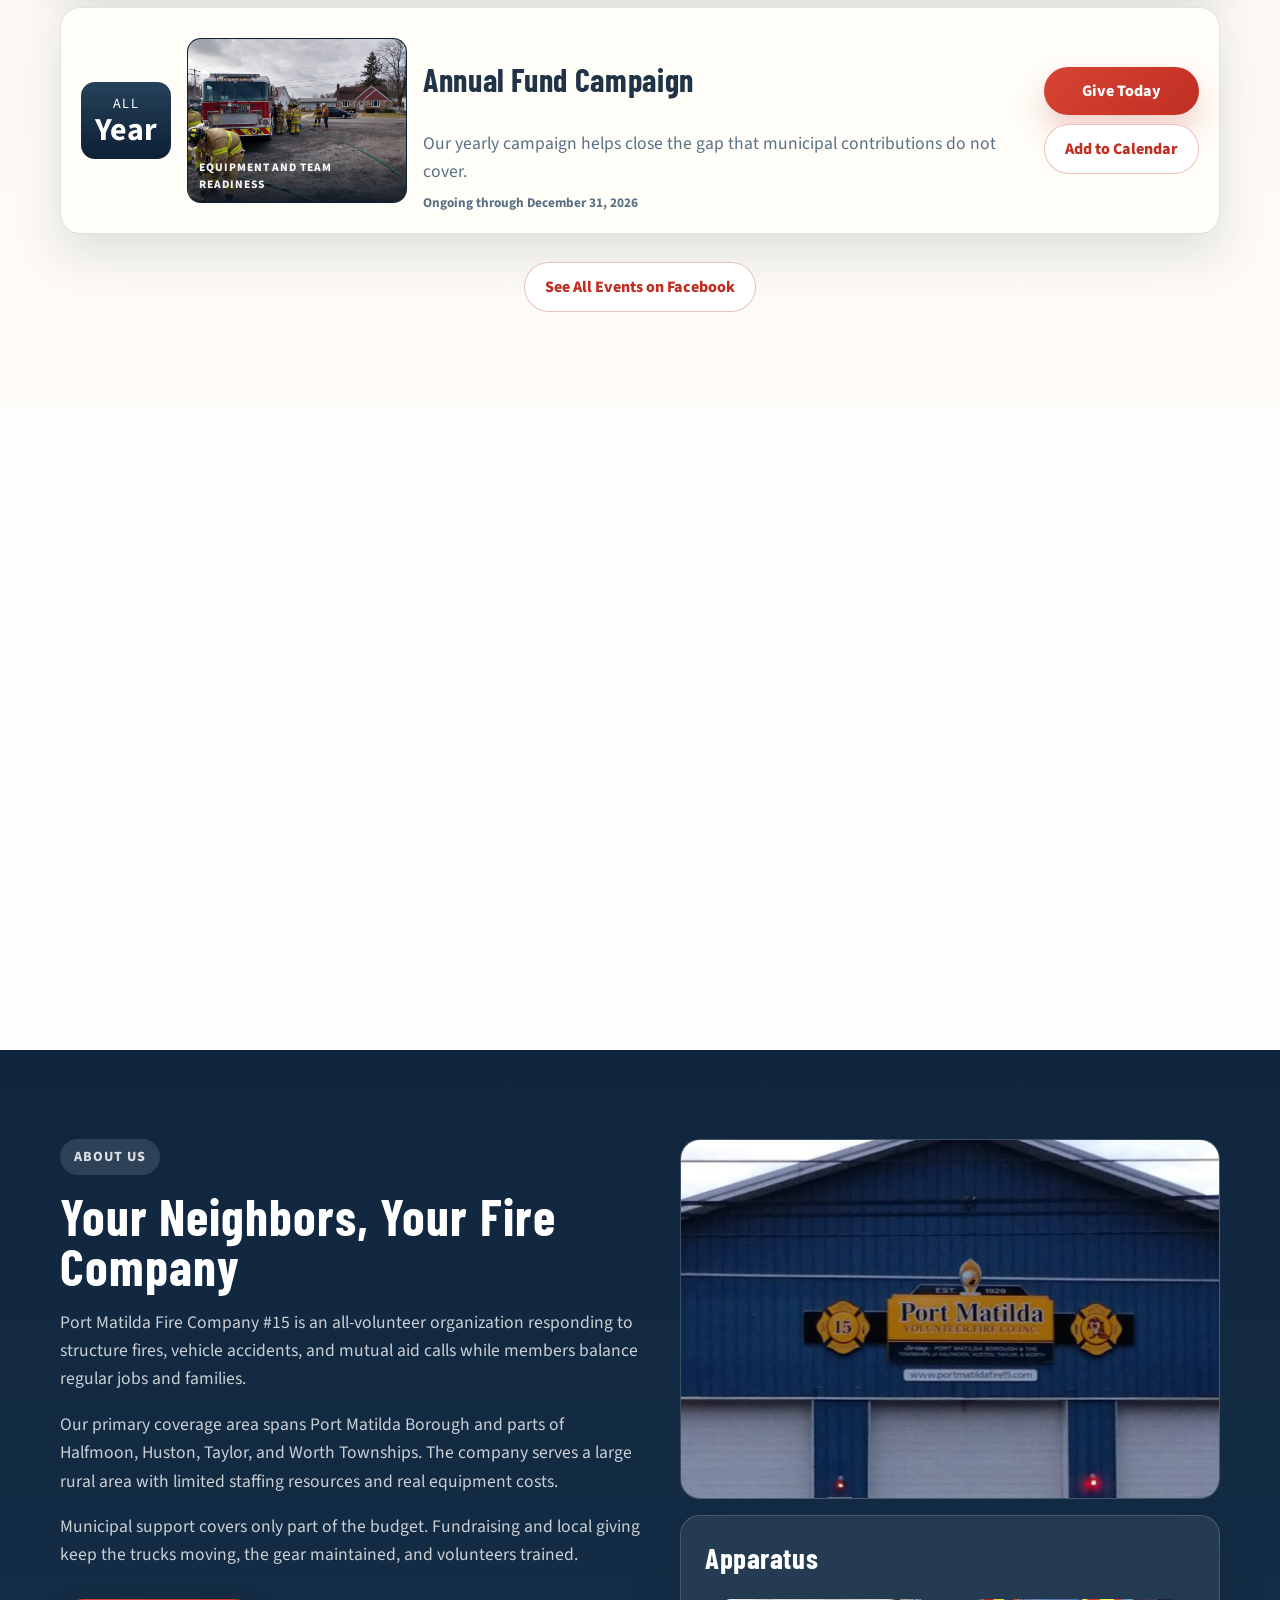
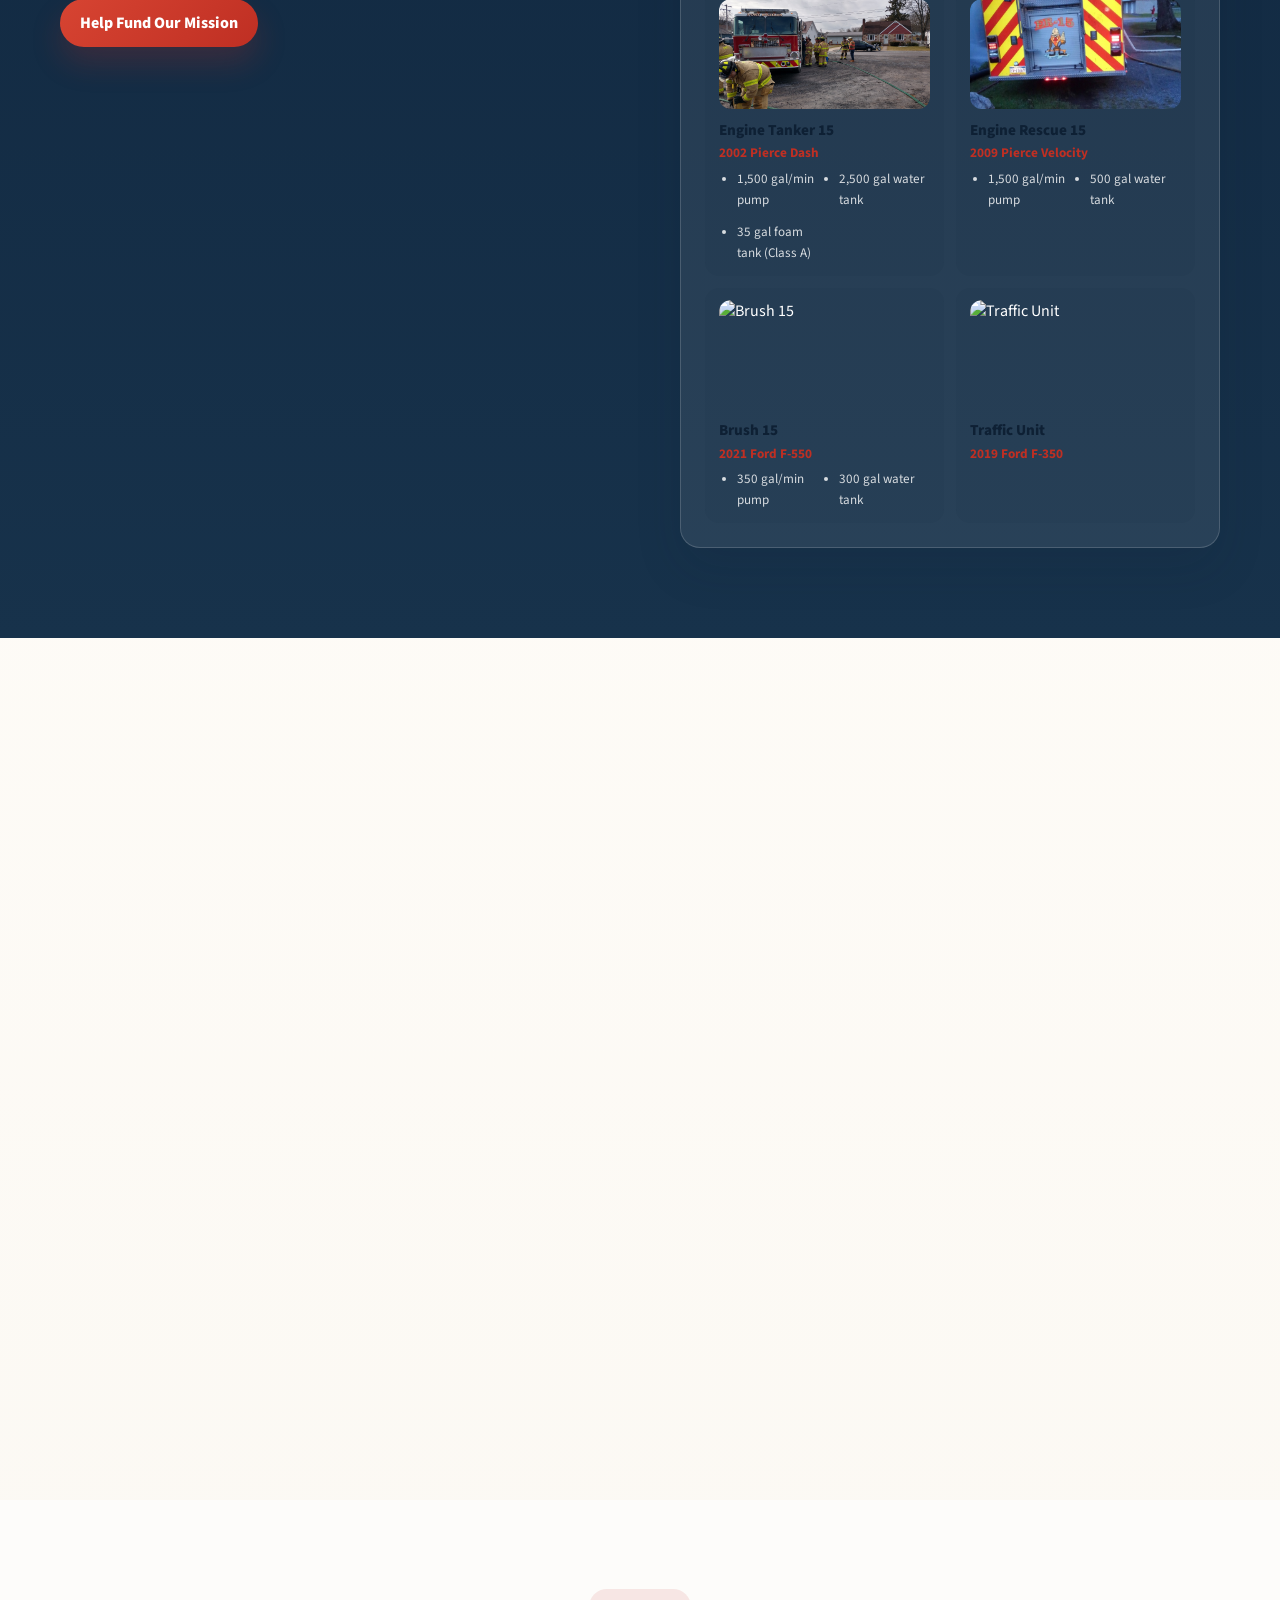
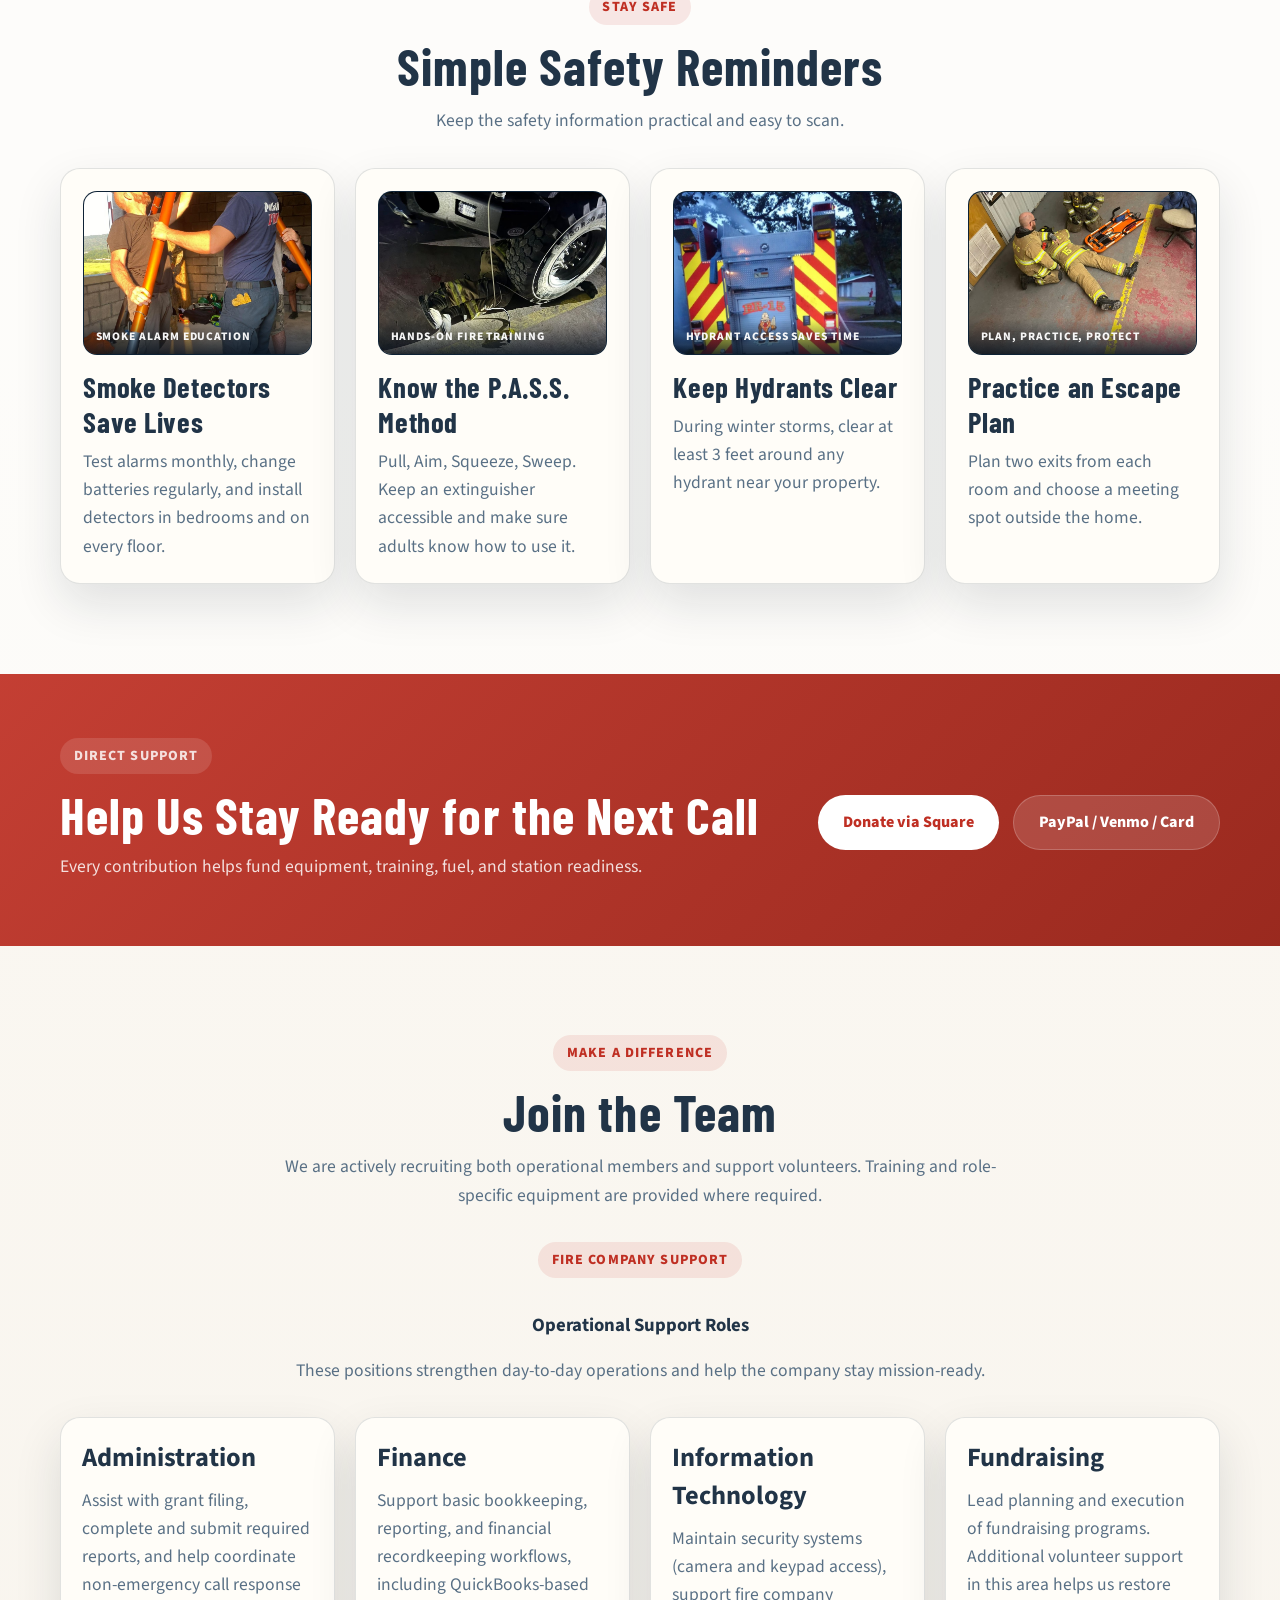
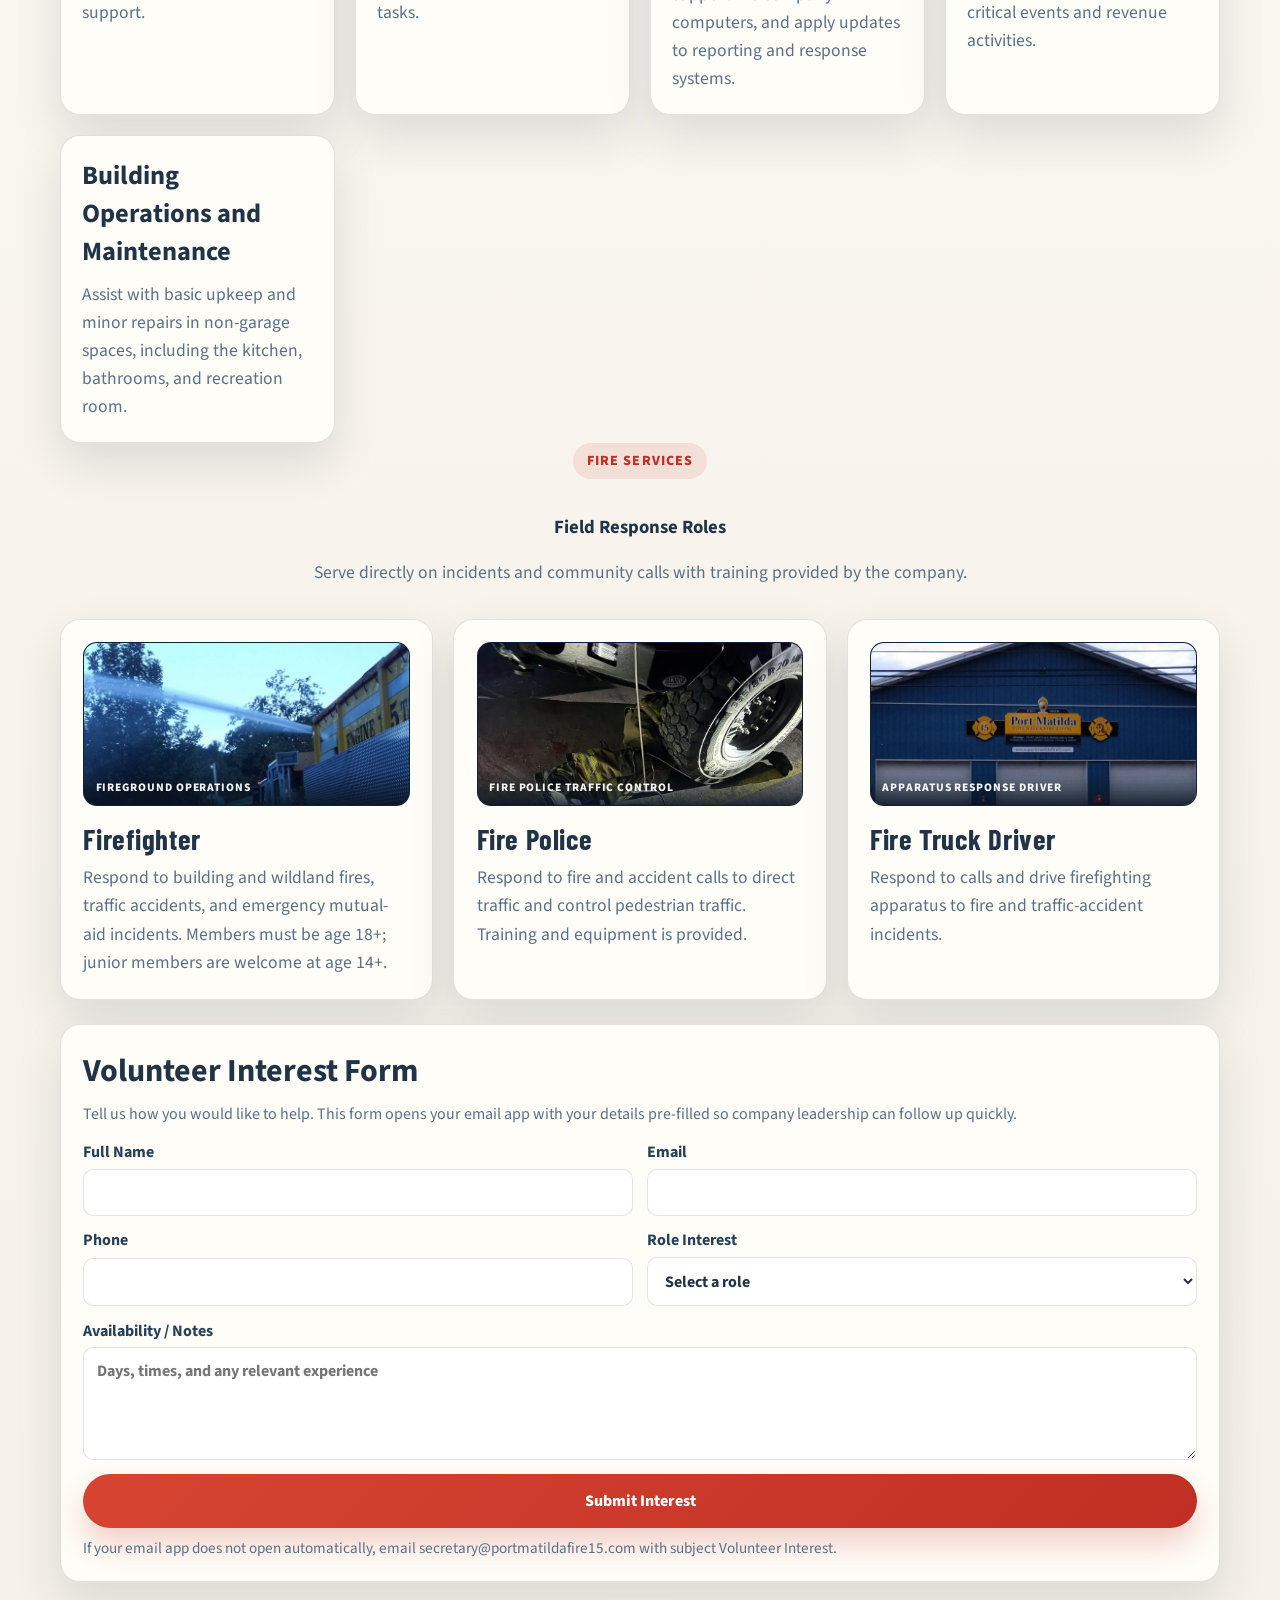
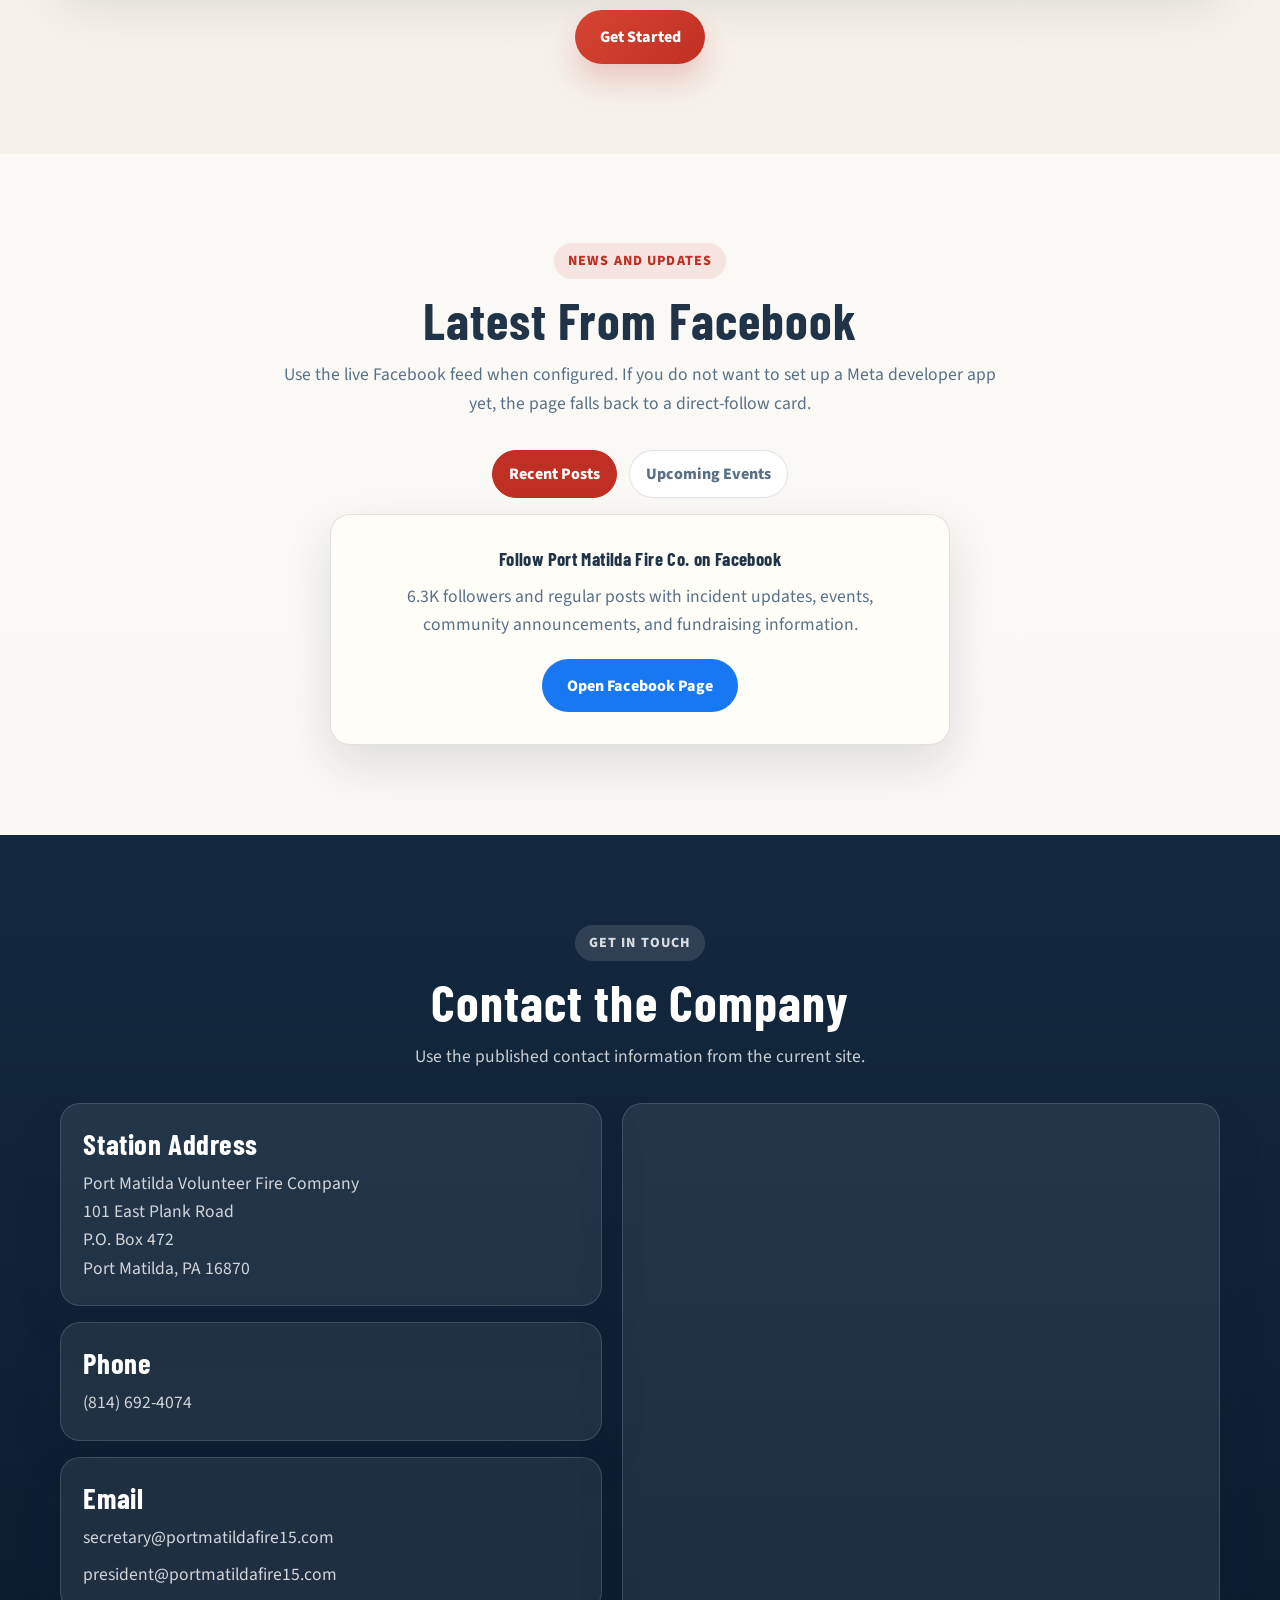
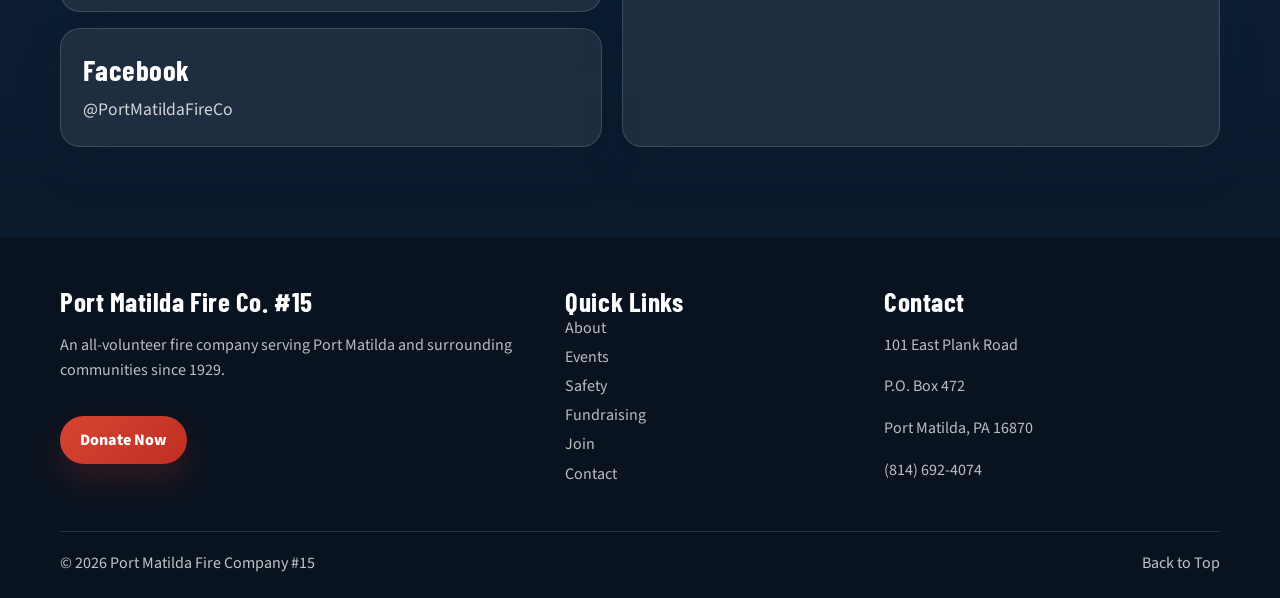
==== commit db45e091: "Use correct traffic unit photo" ====
--- a/index.html
+++ b/index.html
@@ -314,7 +314,7 @@
                 </ul>
               </div>
               <div class="apparatus-card">
-                <img src="images/legacy/IMG_0626.jpeg" alt="Traffic Unit" loading="lazy">
+                <img src="https://portmatildafire15.com/wp-content/uploads/2020/07/IMG_20200605_015154014-1-640x853.jpg" alt="Traffic Unit" loading="lazy">
                 <strong>Traffic Unit</strong>
                 <span>2019 Ford F-350</span>
               </div>
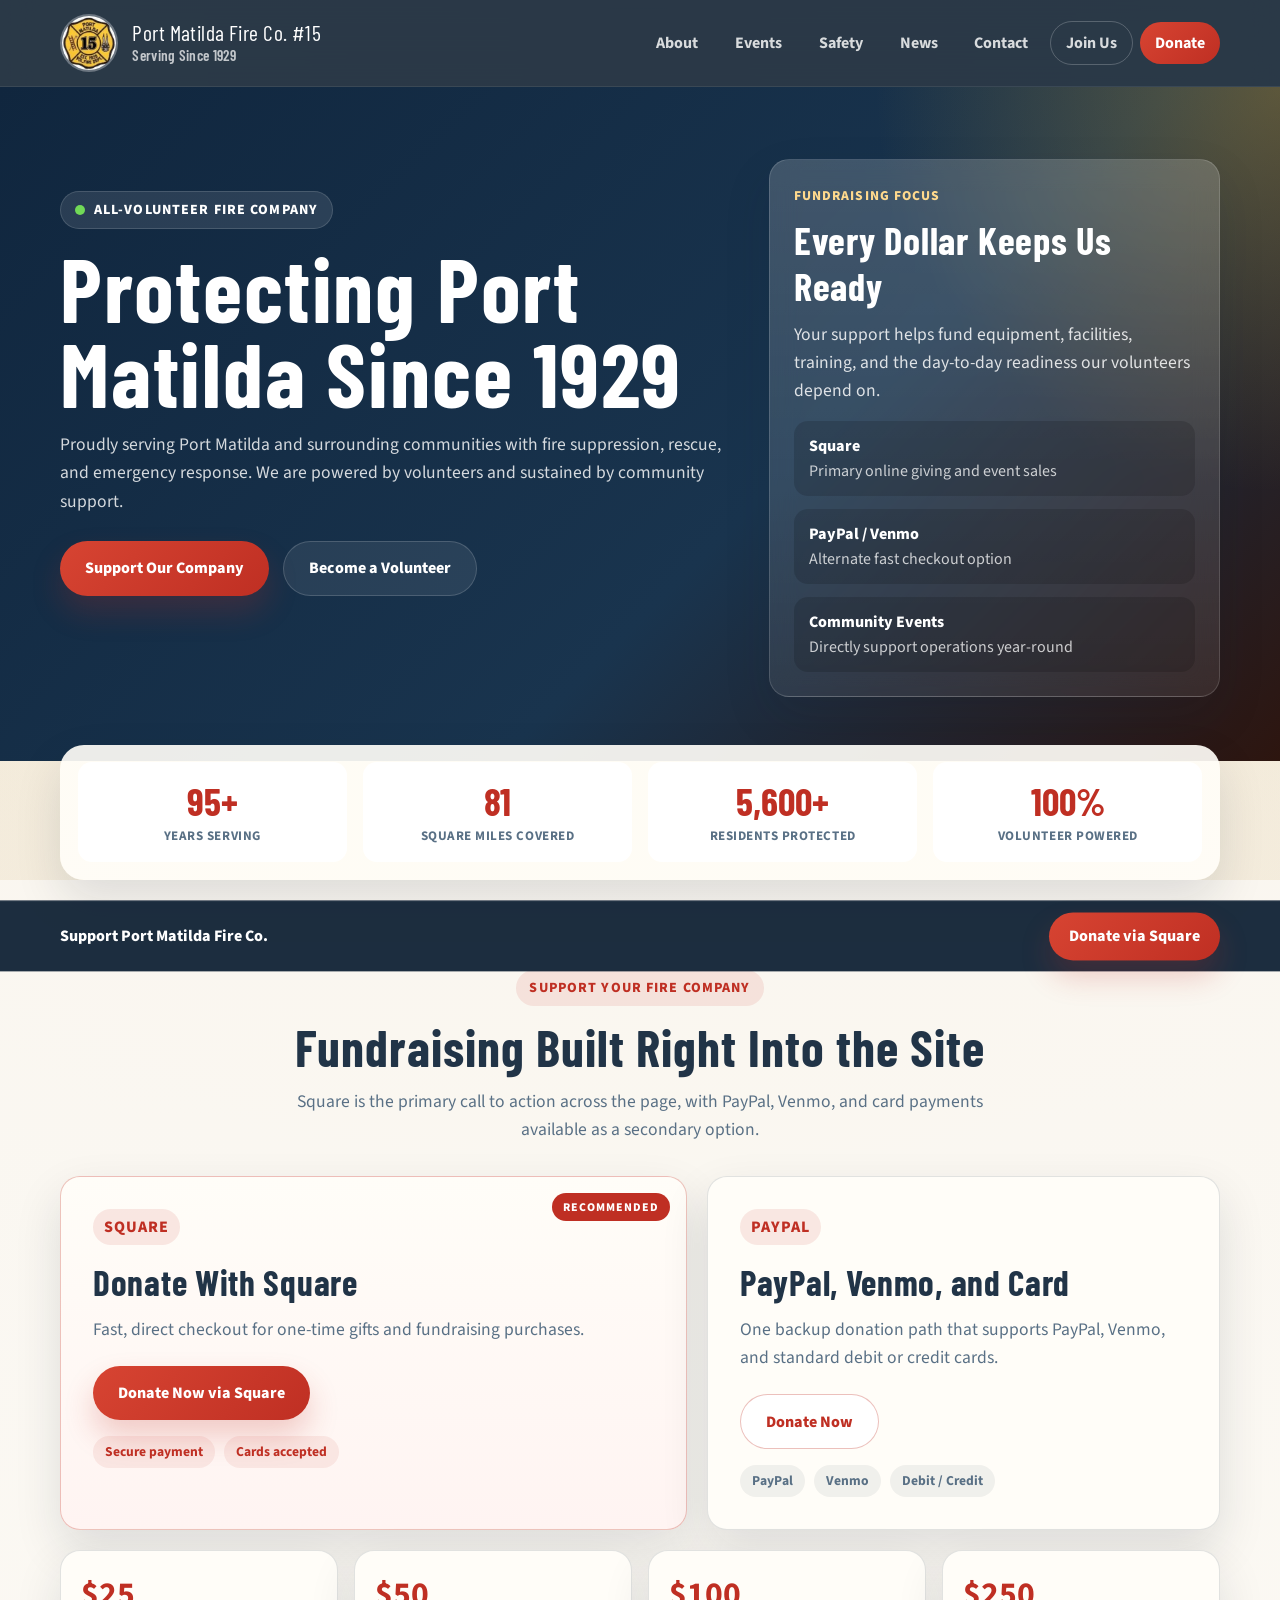
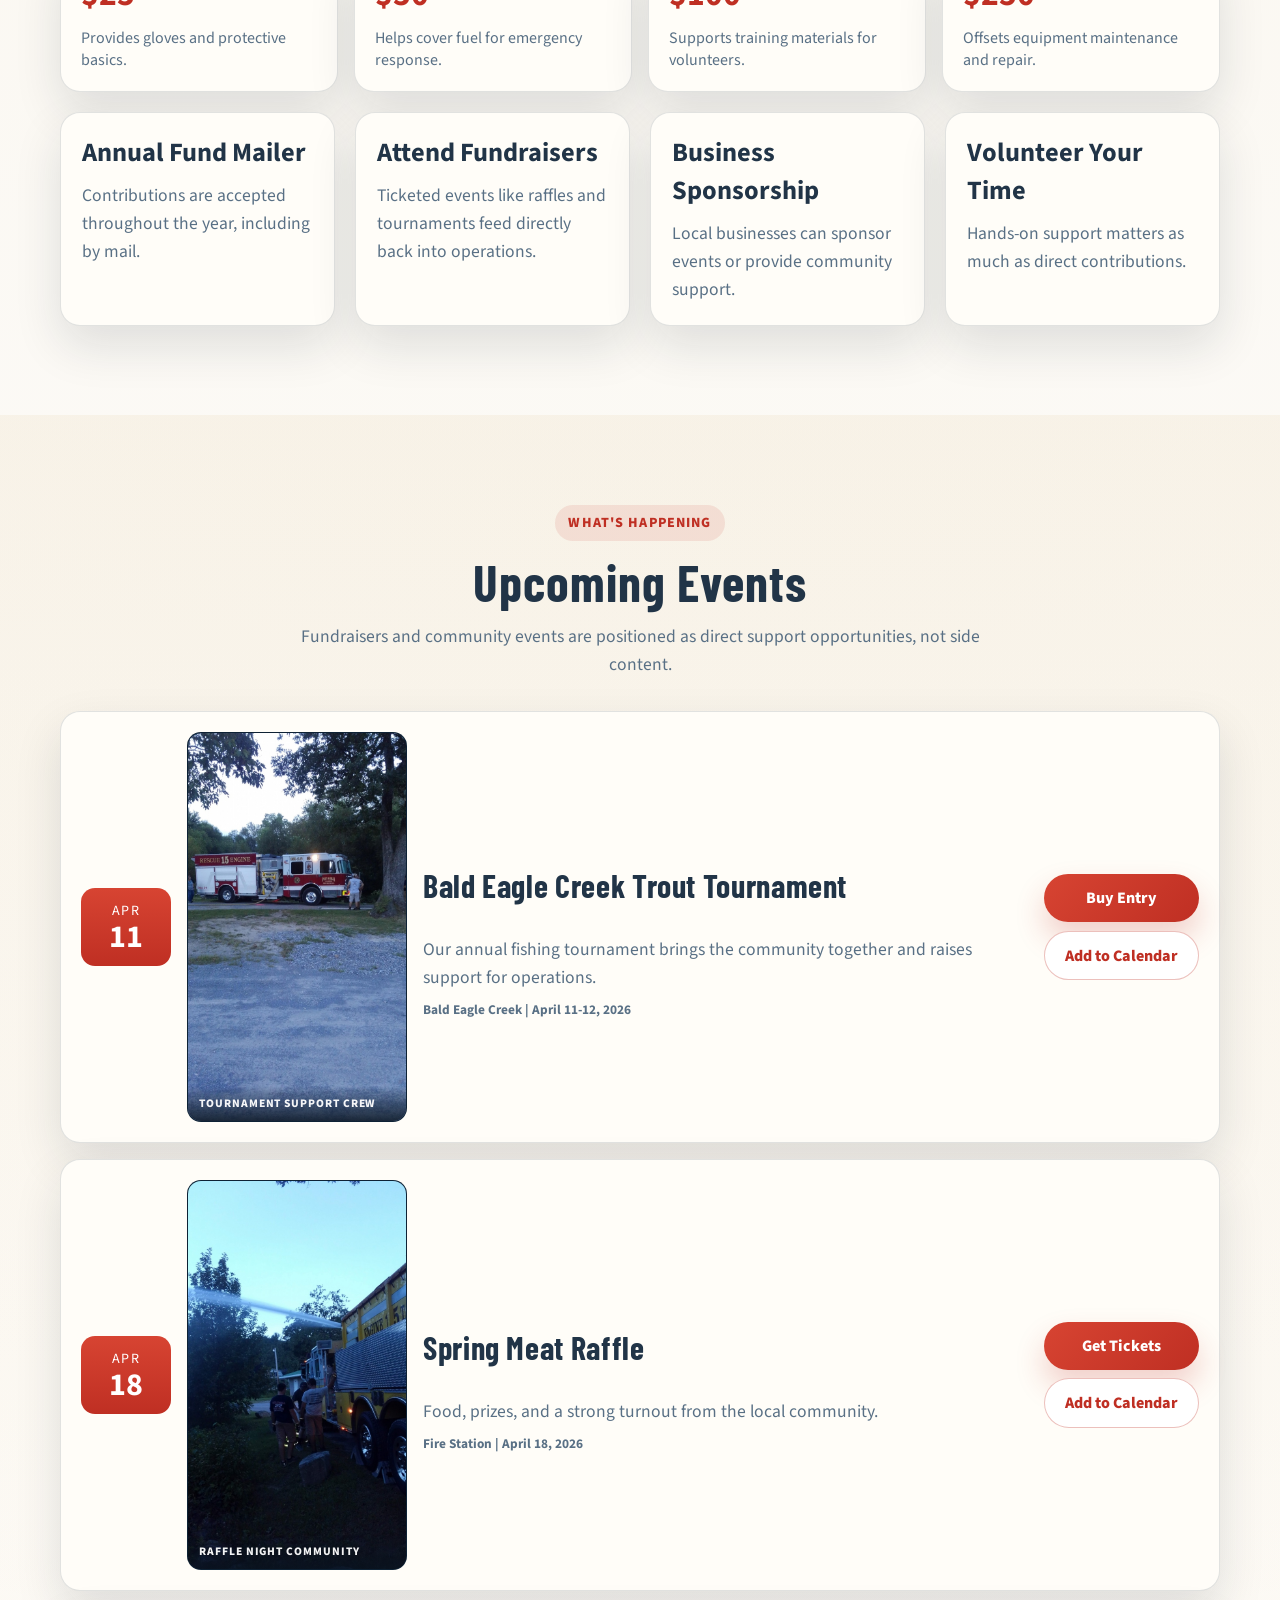
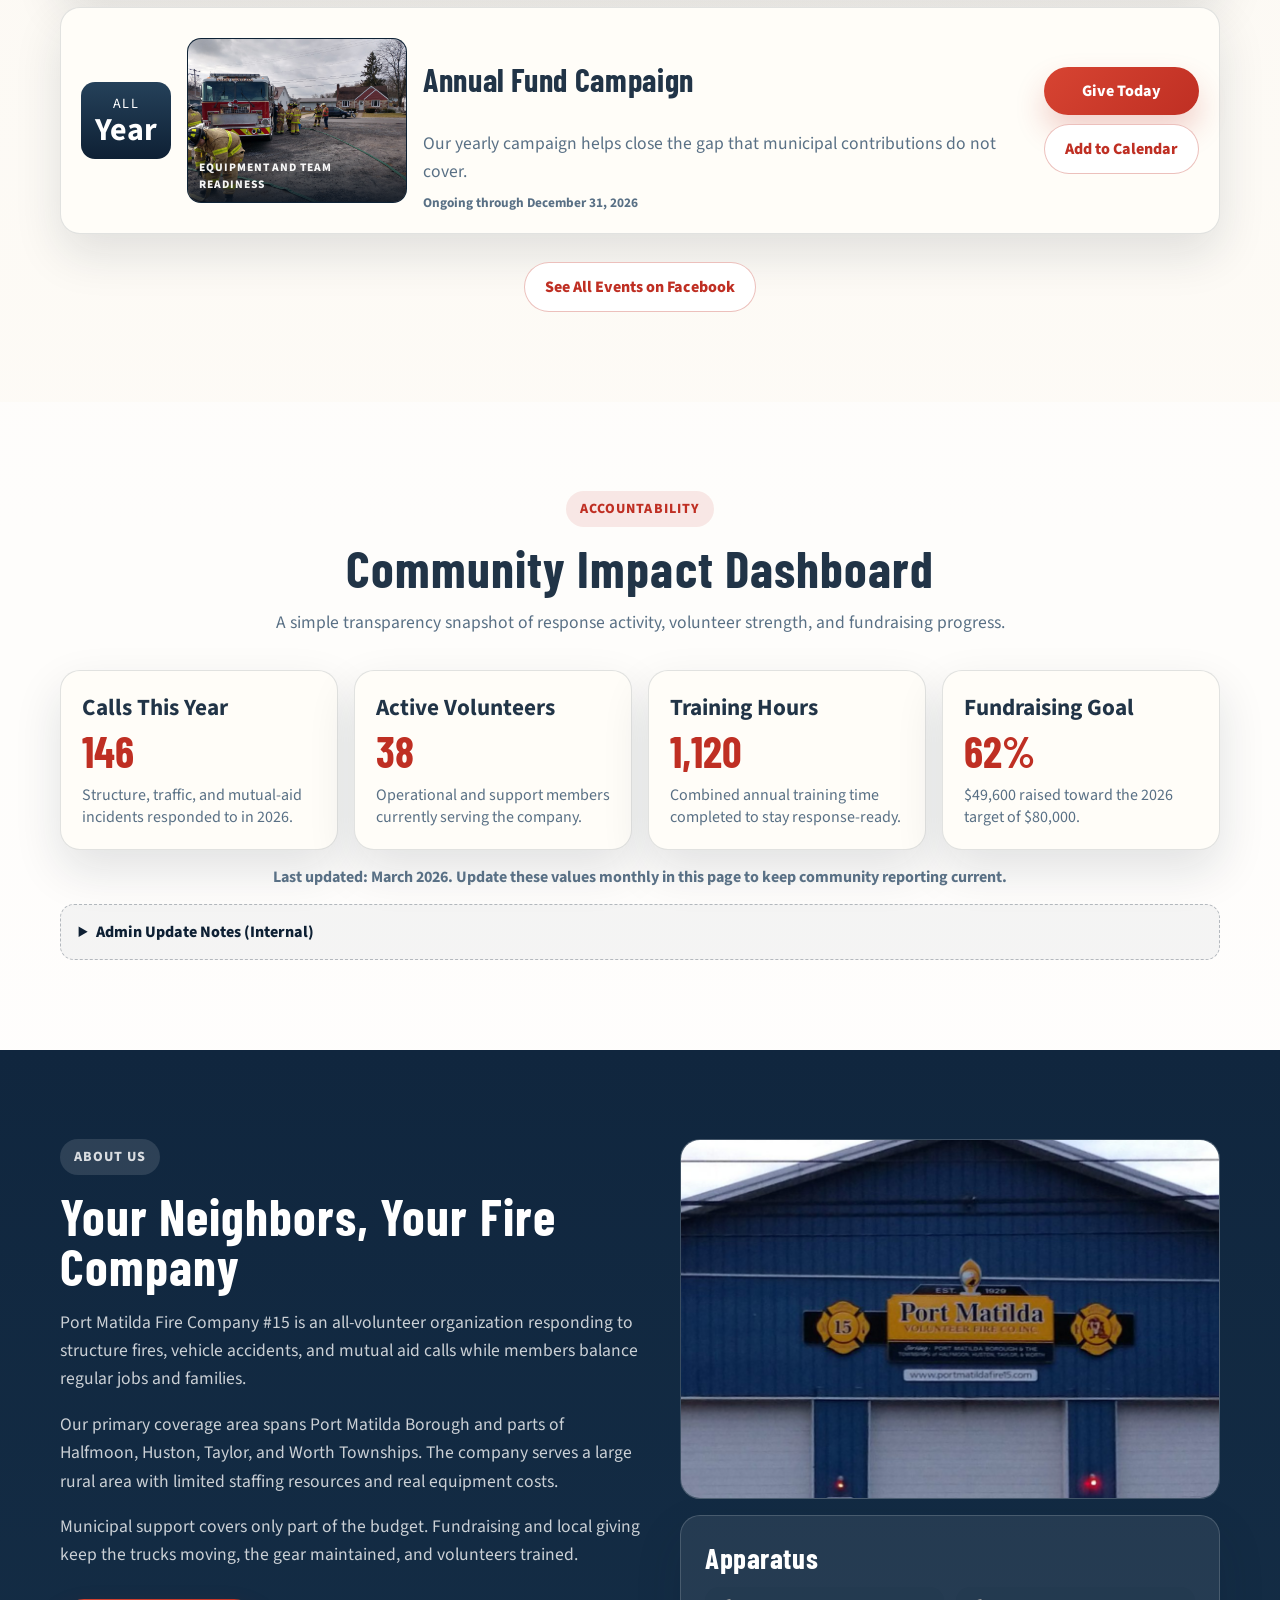
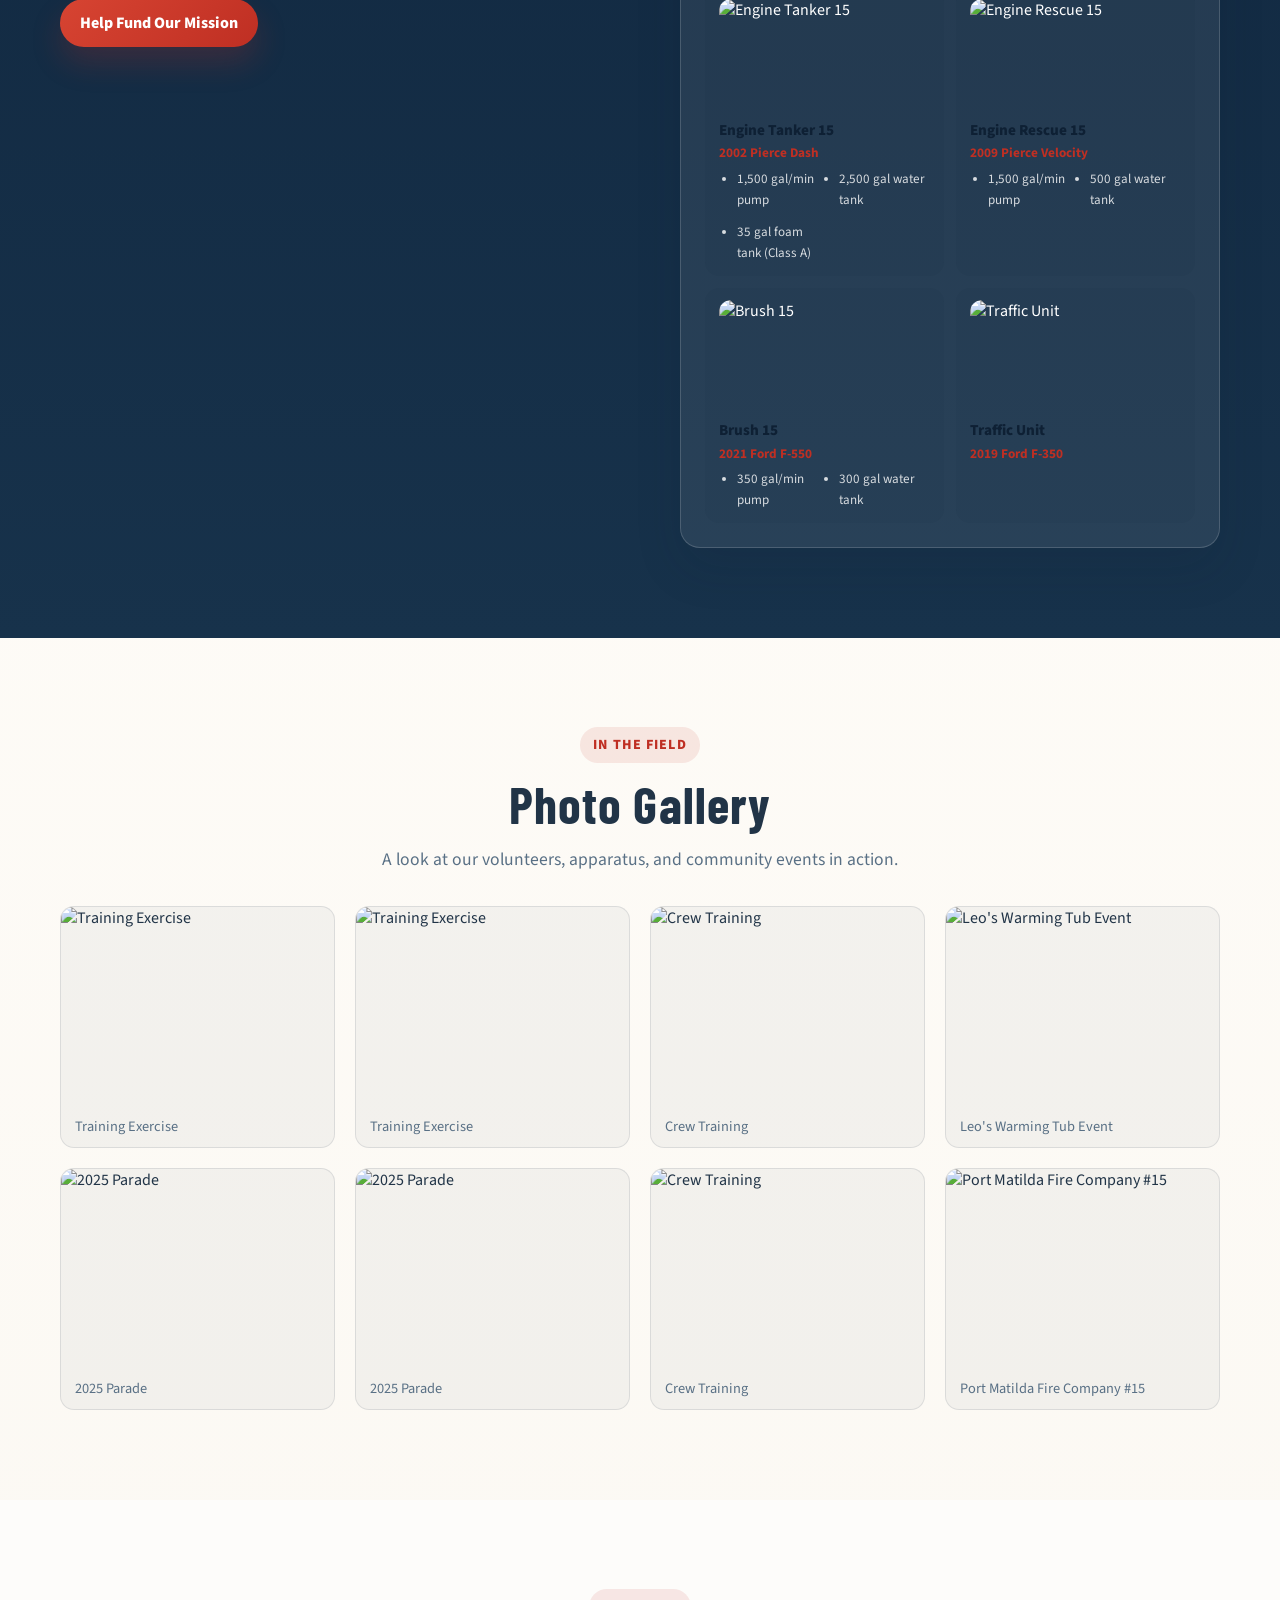
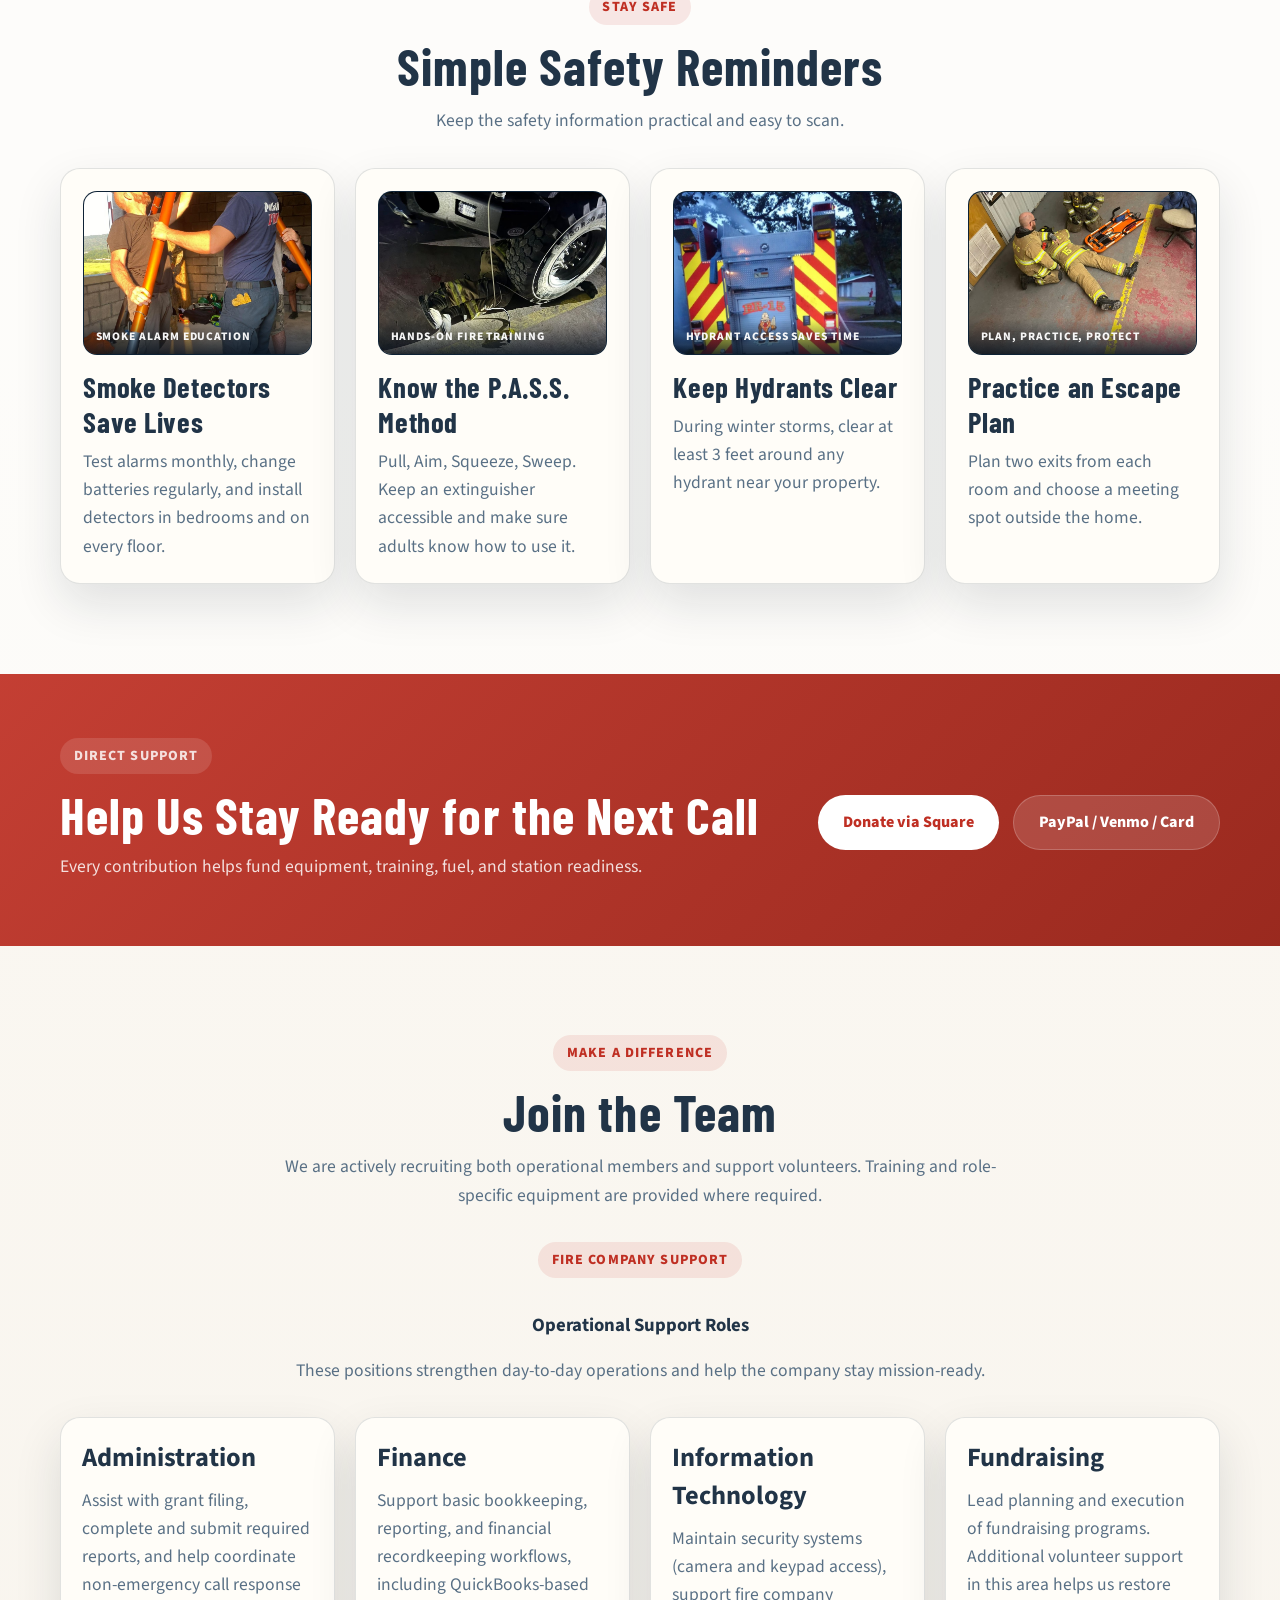
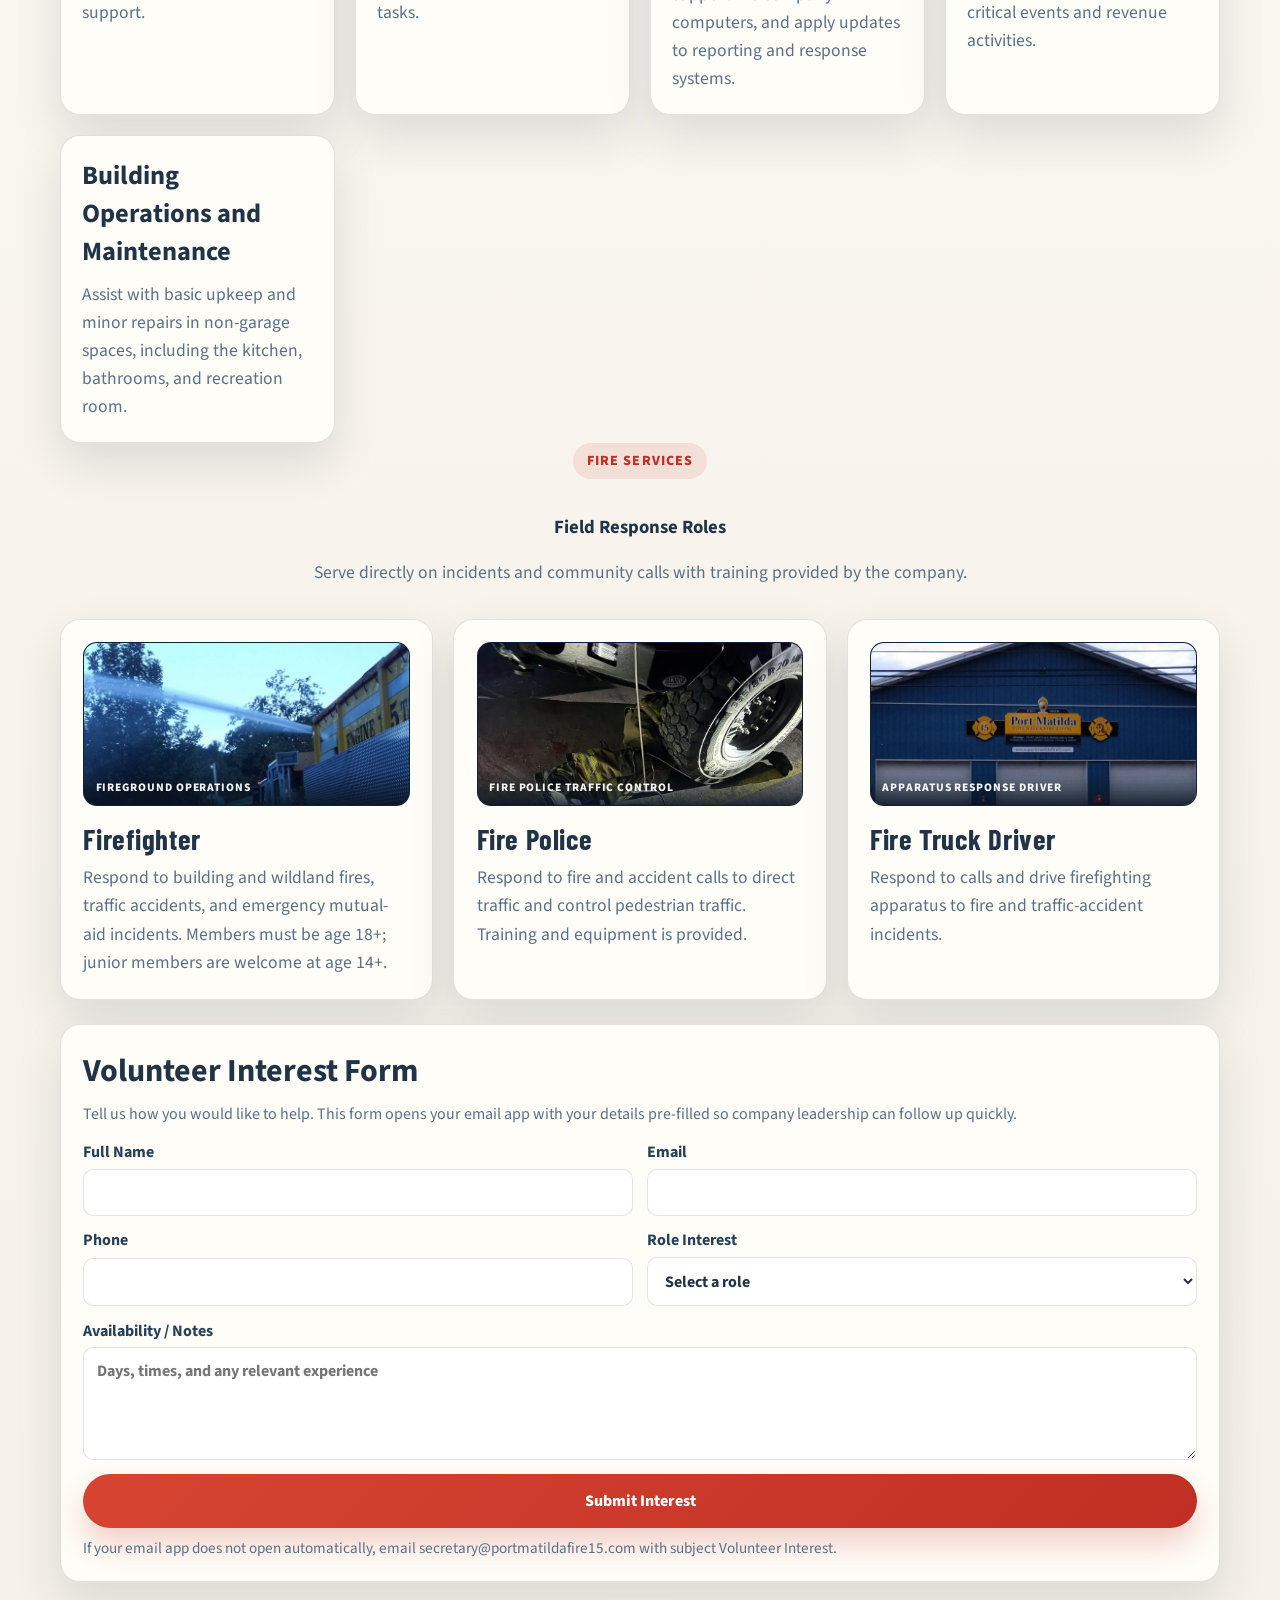
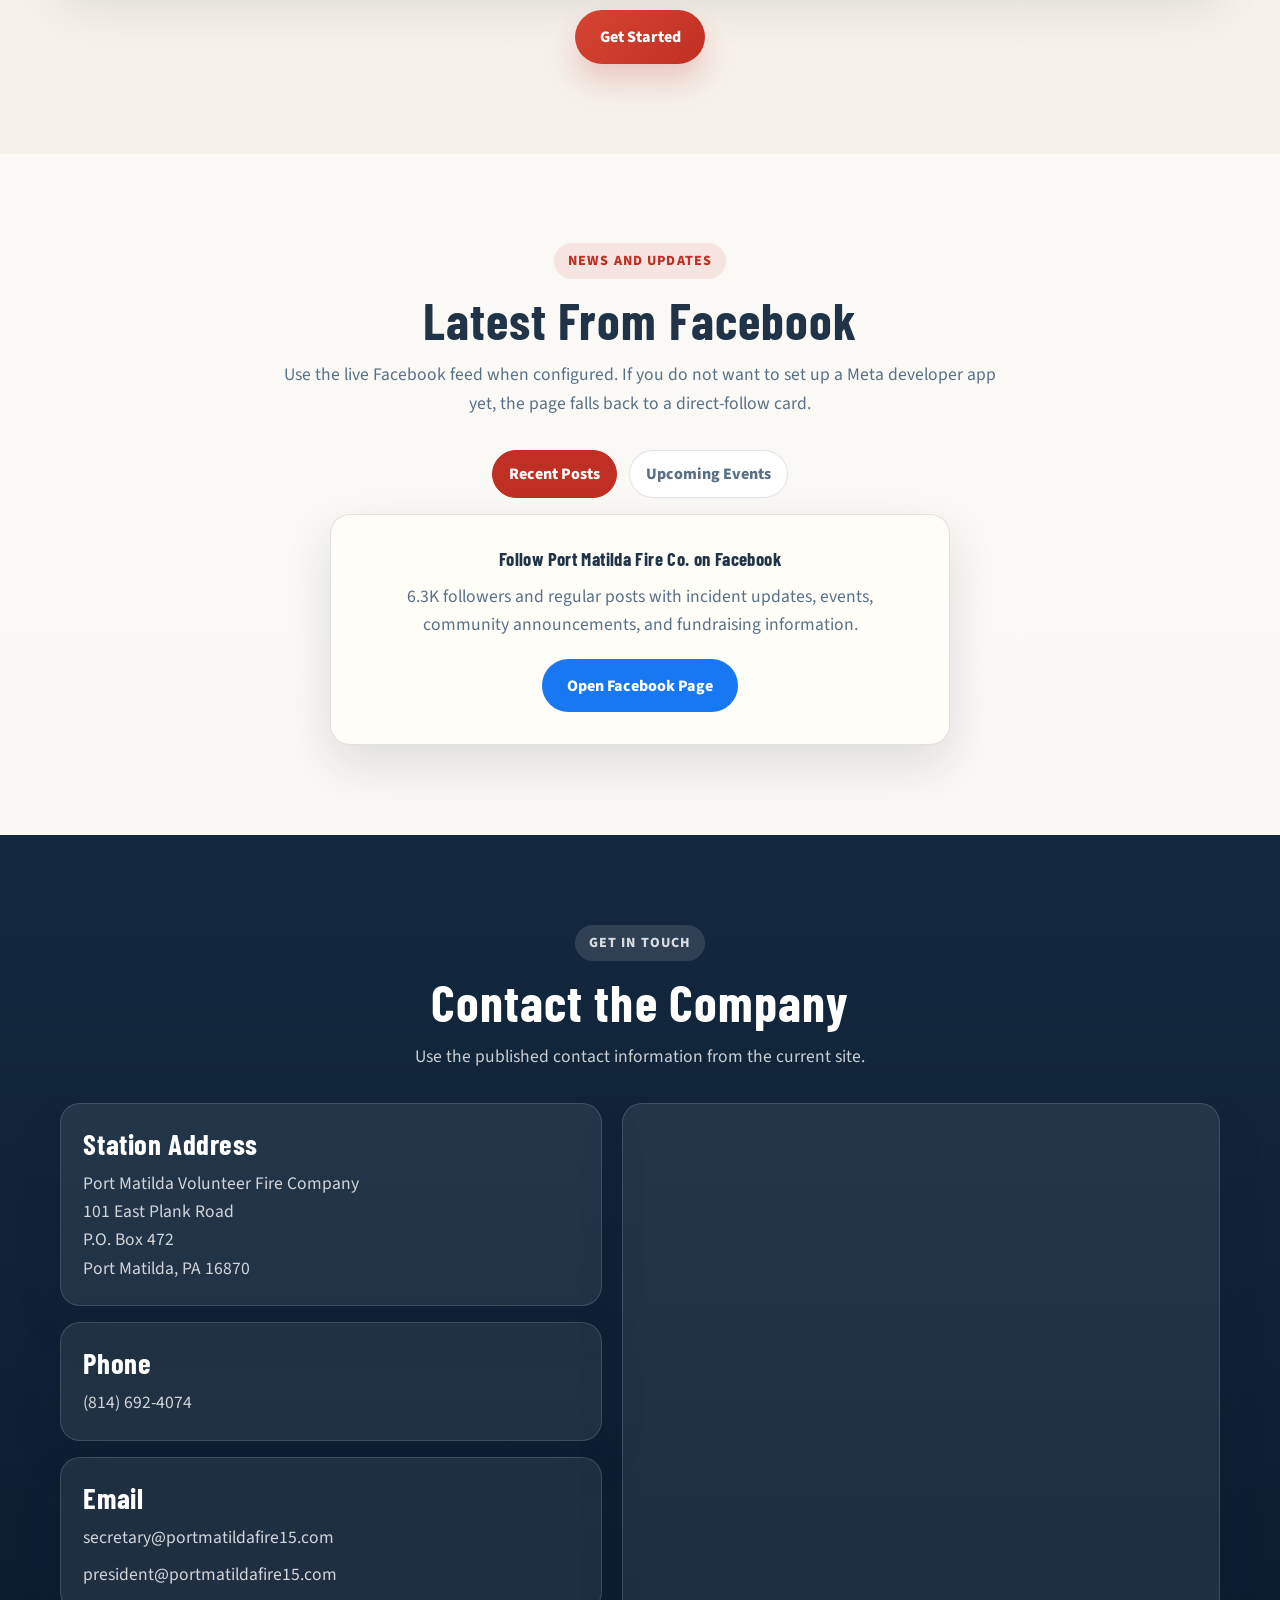
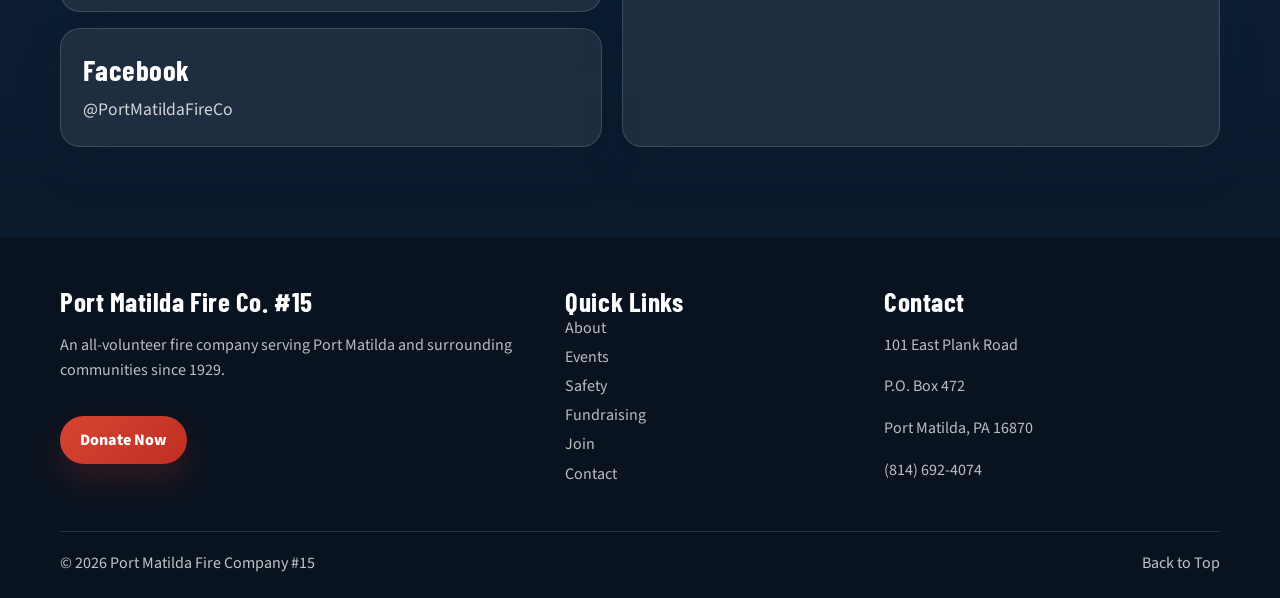
==== commit 519f13c3: "Use correct photos for Engine Tanker 15 and Engine Rescue 15" ====
--- a/index.html
+++ b/index.html
@@ -286,7 +286,7 @@
             <h3>Apparatus</h3>
             <div class="apparatus-grid">
               <div class="apparatus-card">
-                <img src="images/legacy/IMG_20200209_102621304_HDR.jpg" alt="Engine Tanker 15" loading="lazy">
+                <img src="https://portmatildafire15.com/wp-content/uploads/2018/02/et-15.jpg" alt="Engine Tanker 15" loading="lazy">
                 <strong>Engine Tanker 15</strong>
                 <span>2002 Pierce Dash</span>
                 <ul>
@@ -296,7 +296,7 @@
                 </ul>
               </div>
               <div class="apparatus-card">
-                <img src="images/legacy/KIMG0265.jpg" alt="Engine Rescue 15" loading="lazy">
+                <img src="https://portmatildafire15.com/wp-content/uploads/2025/02/er-15_side-1024x683.jpg" alt="Engine Rescue 15" loading="lazy">
                 <strong>Engine Rescue 15</strong>
                 <span>2009 Pierce Velocity</span>
                 <ul>
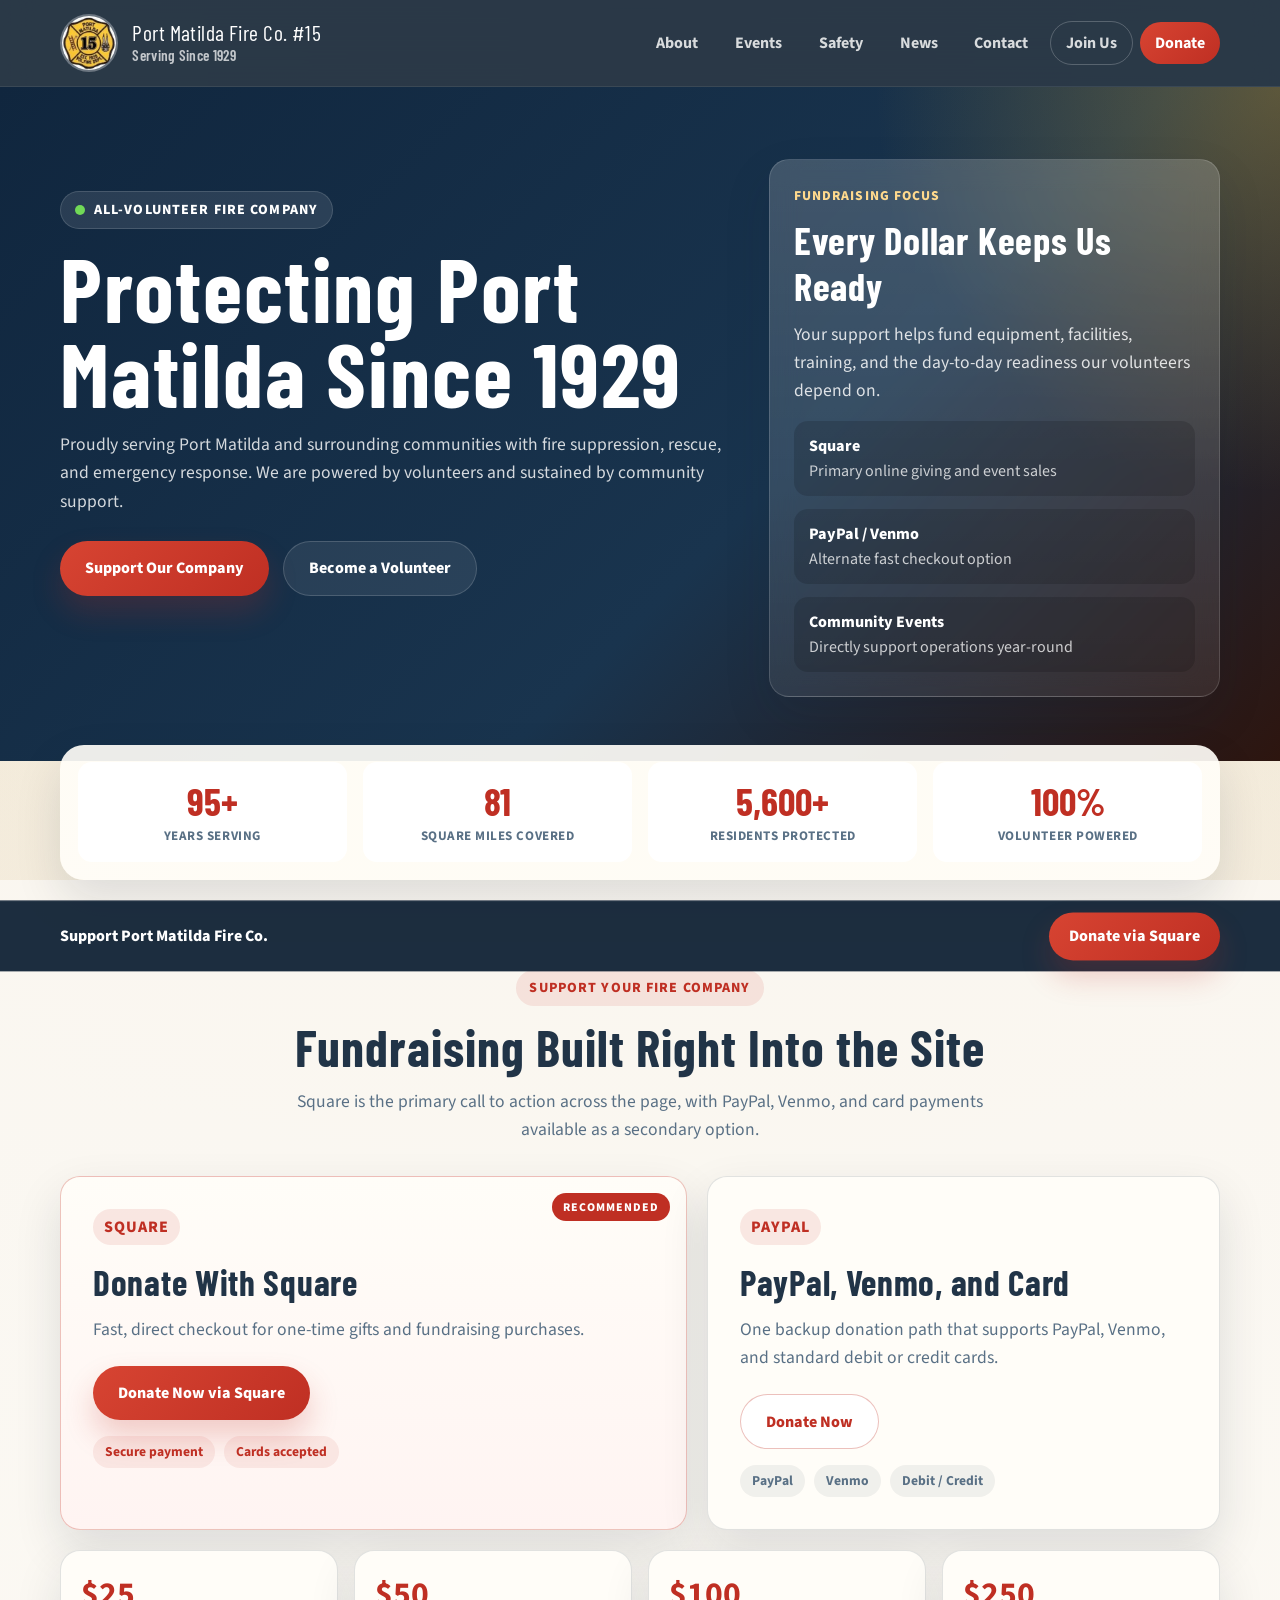
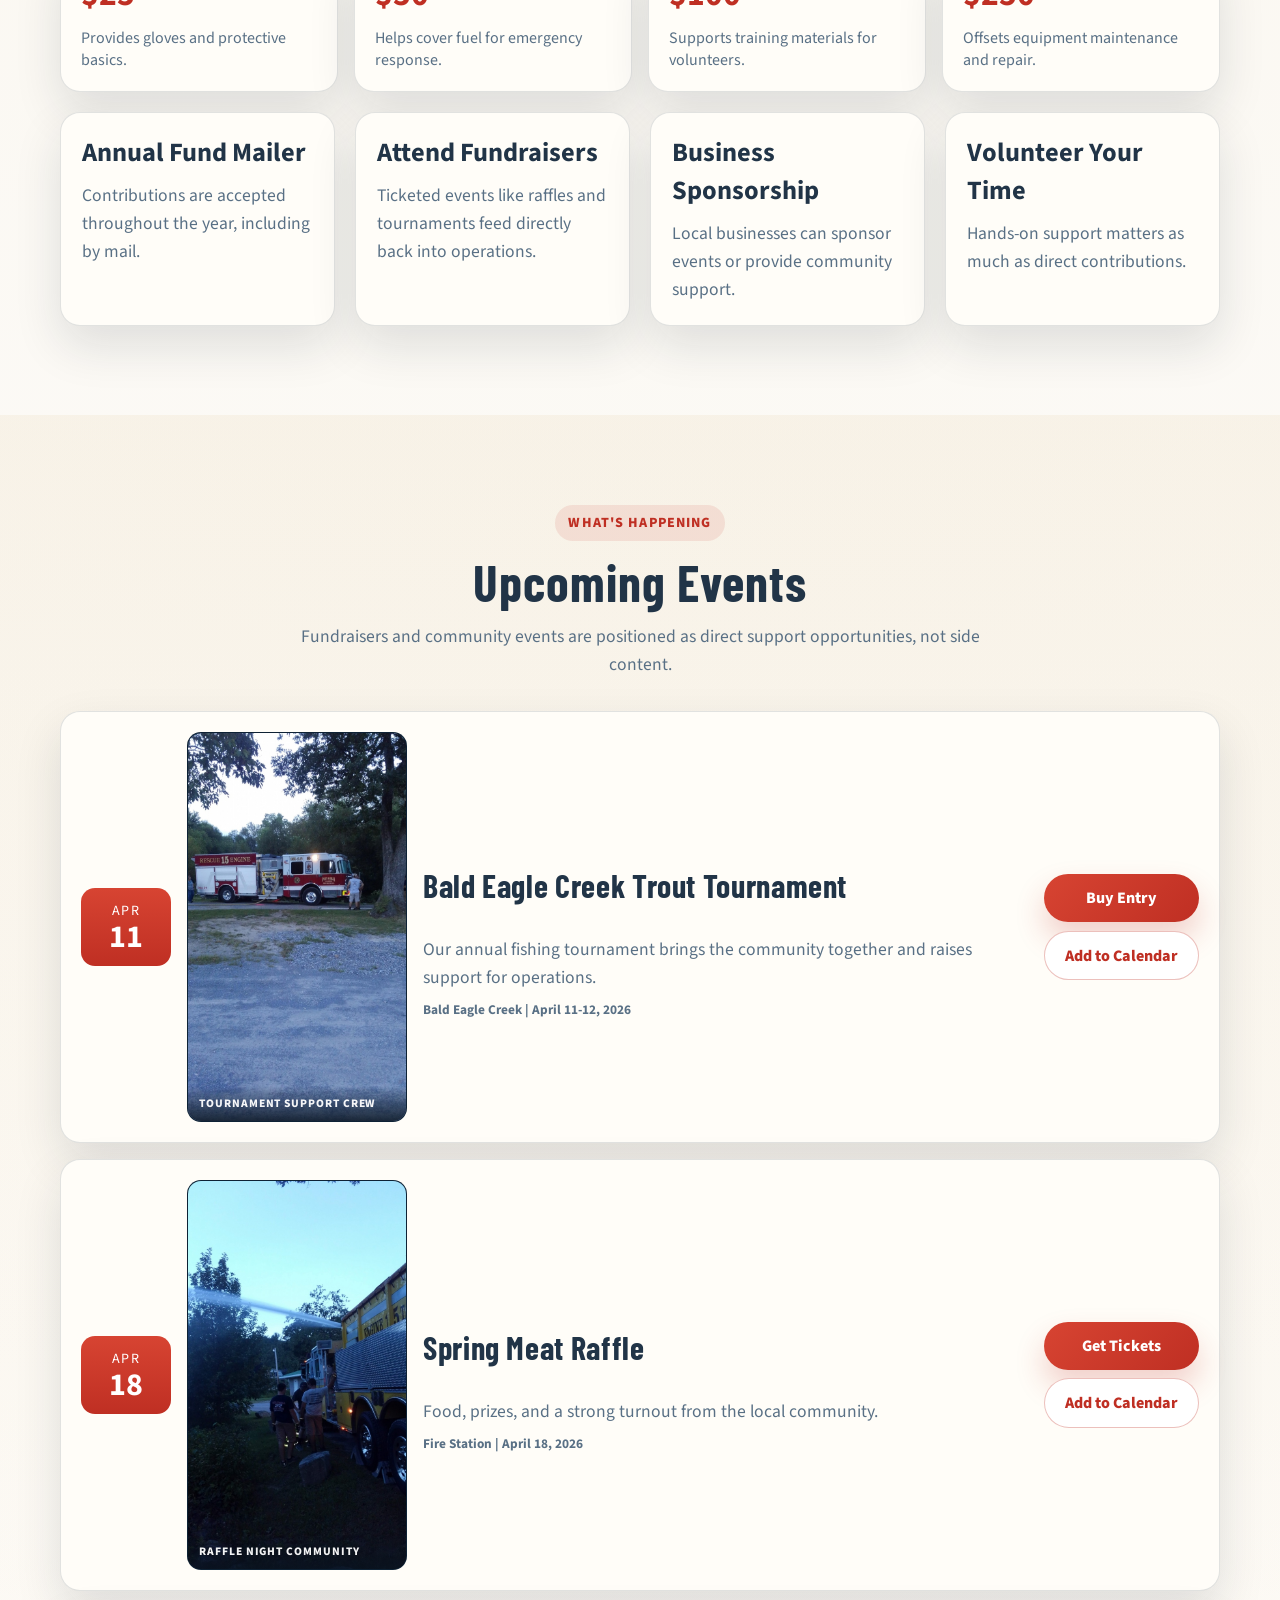
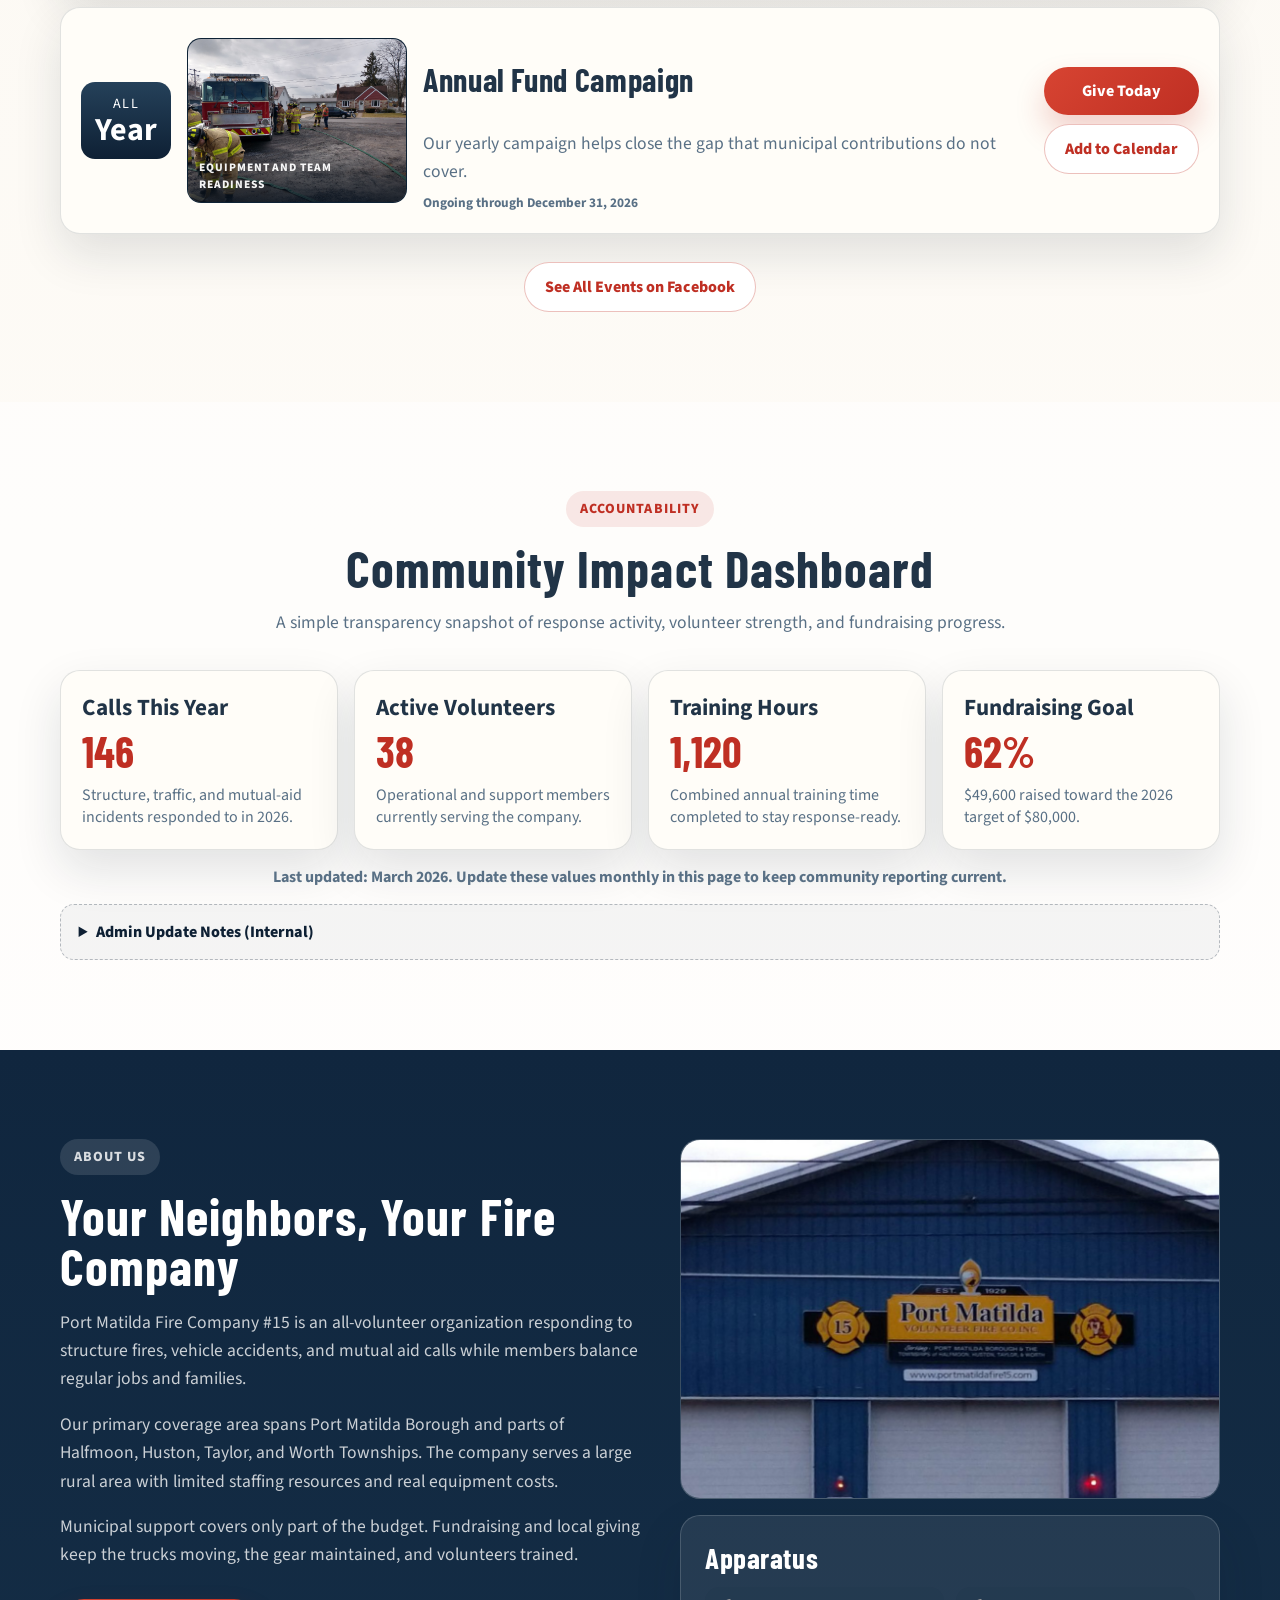
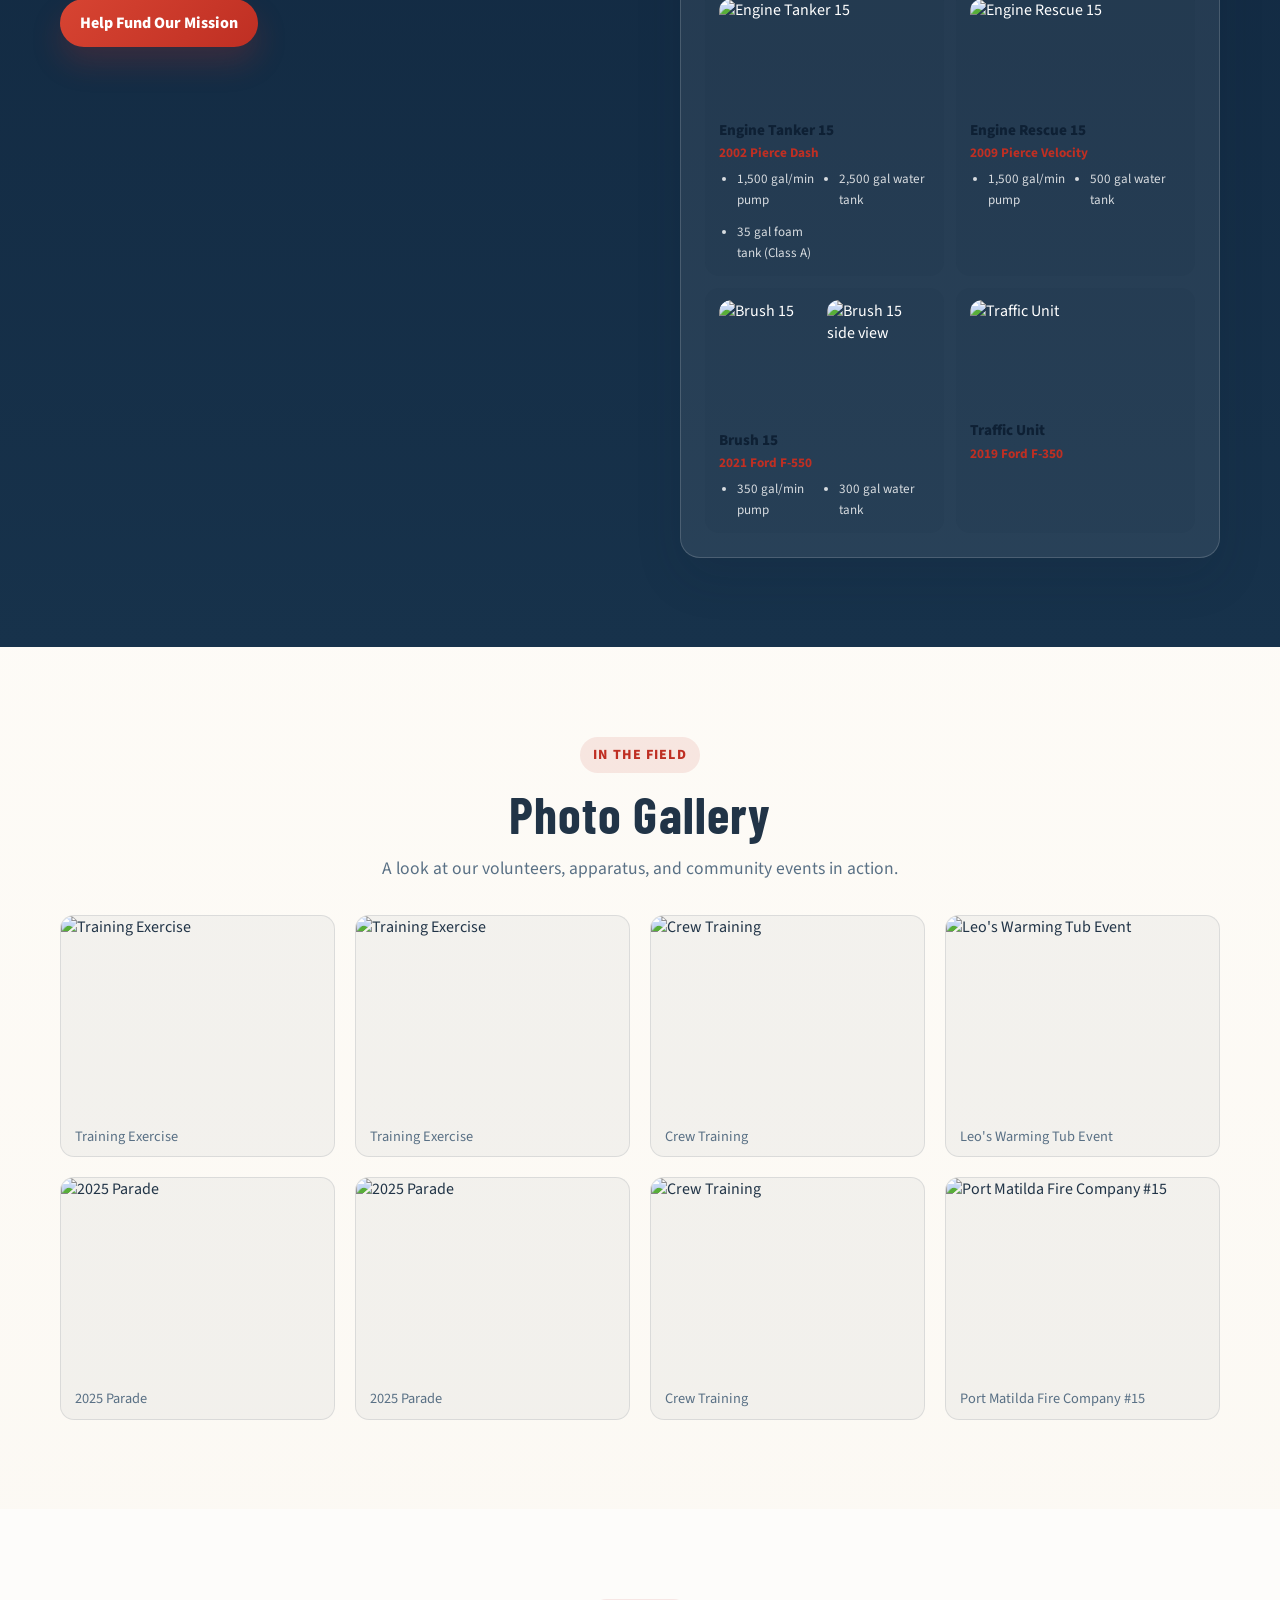
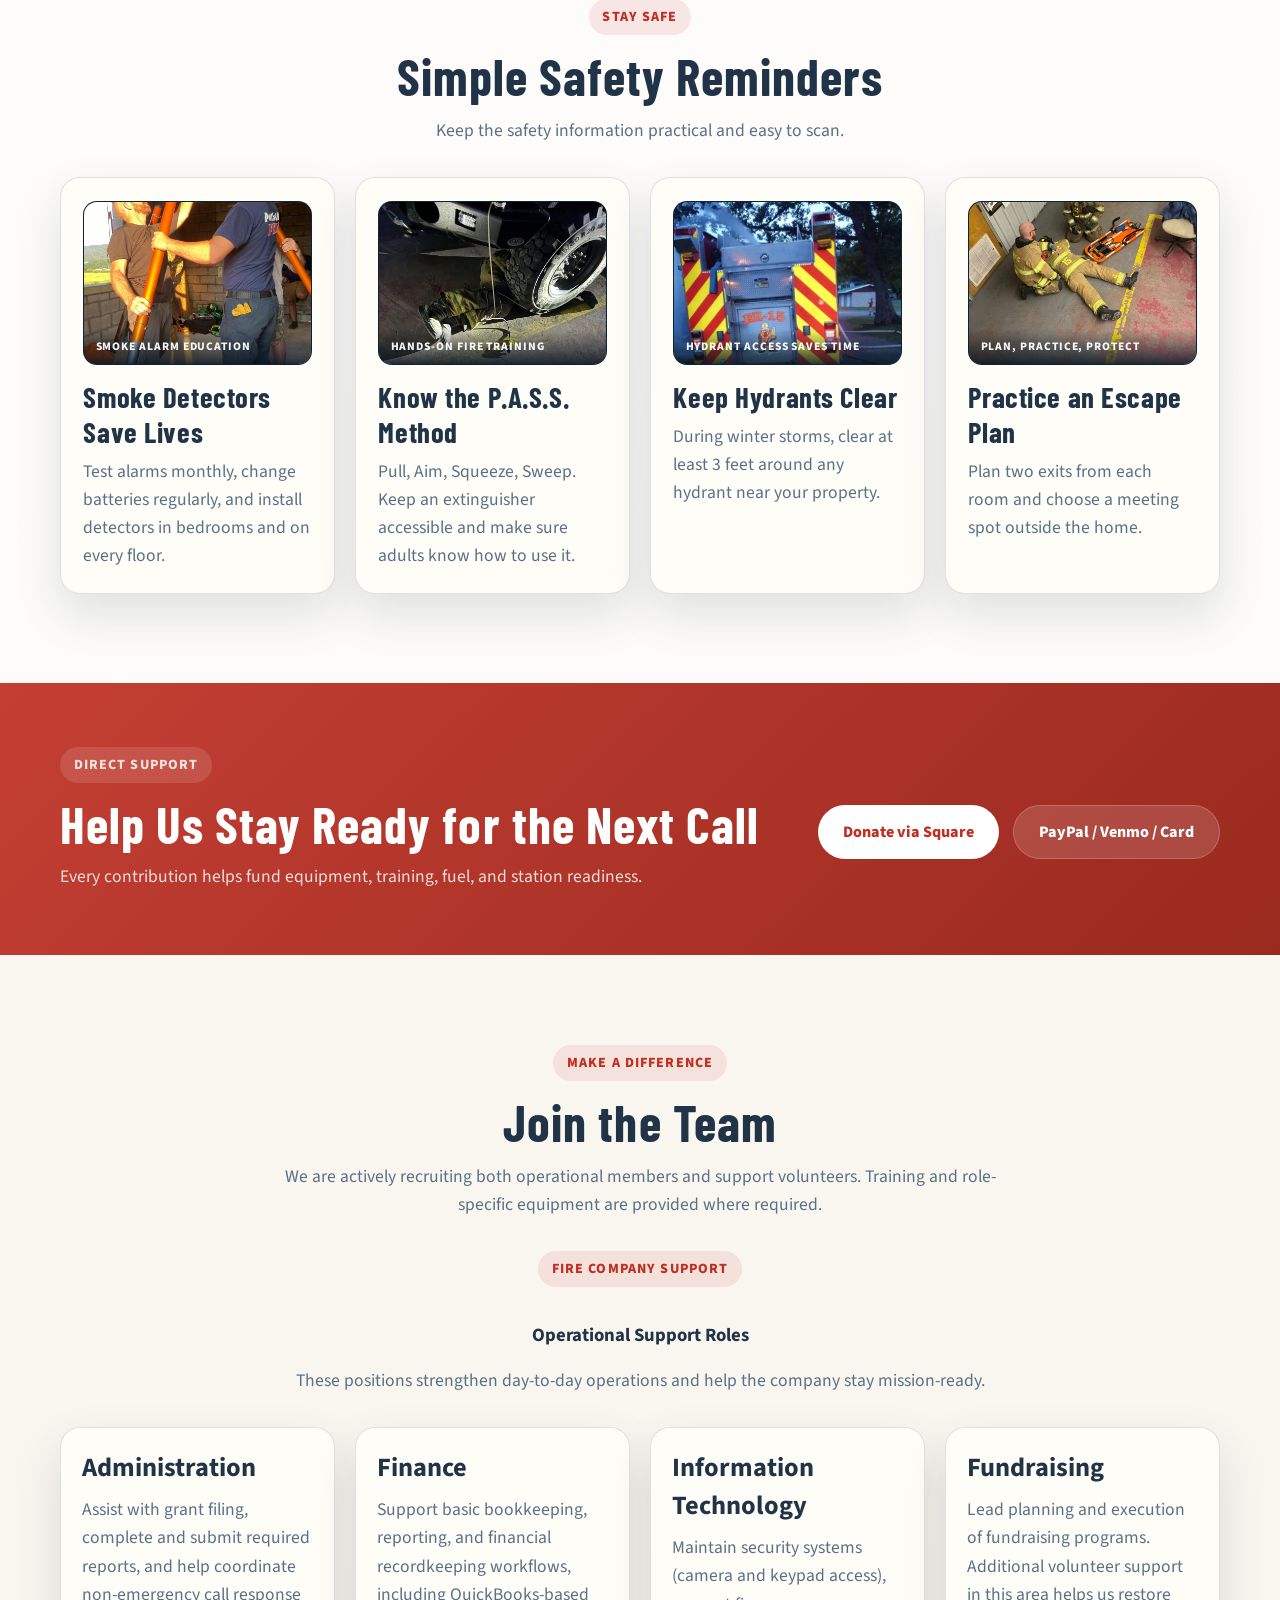
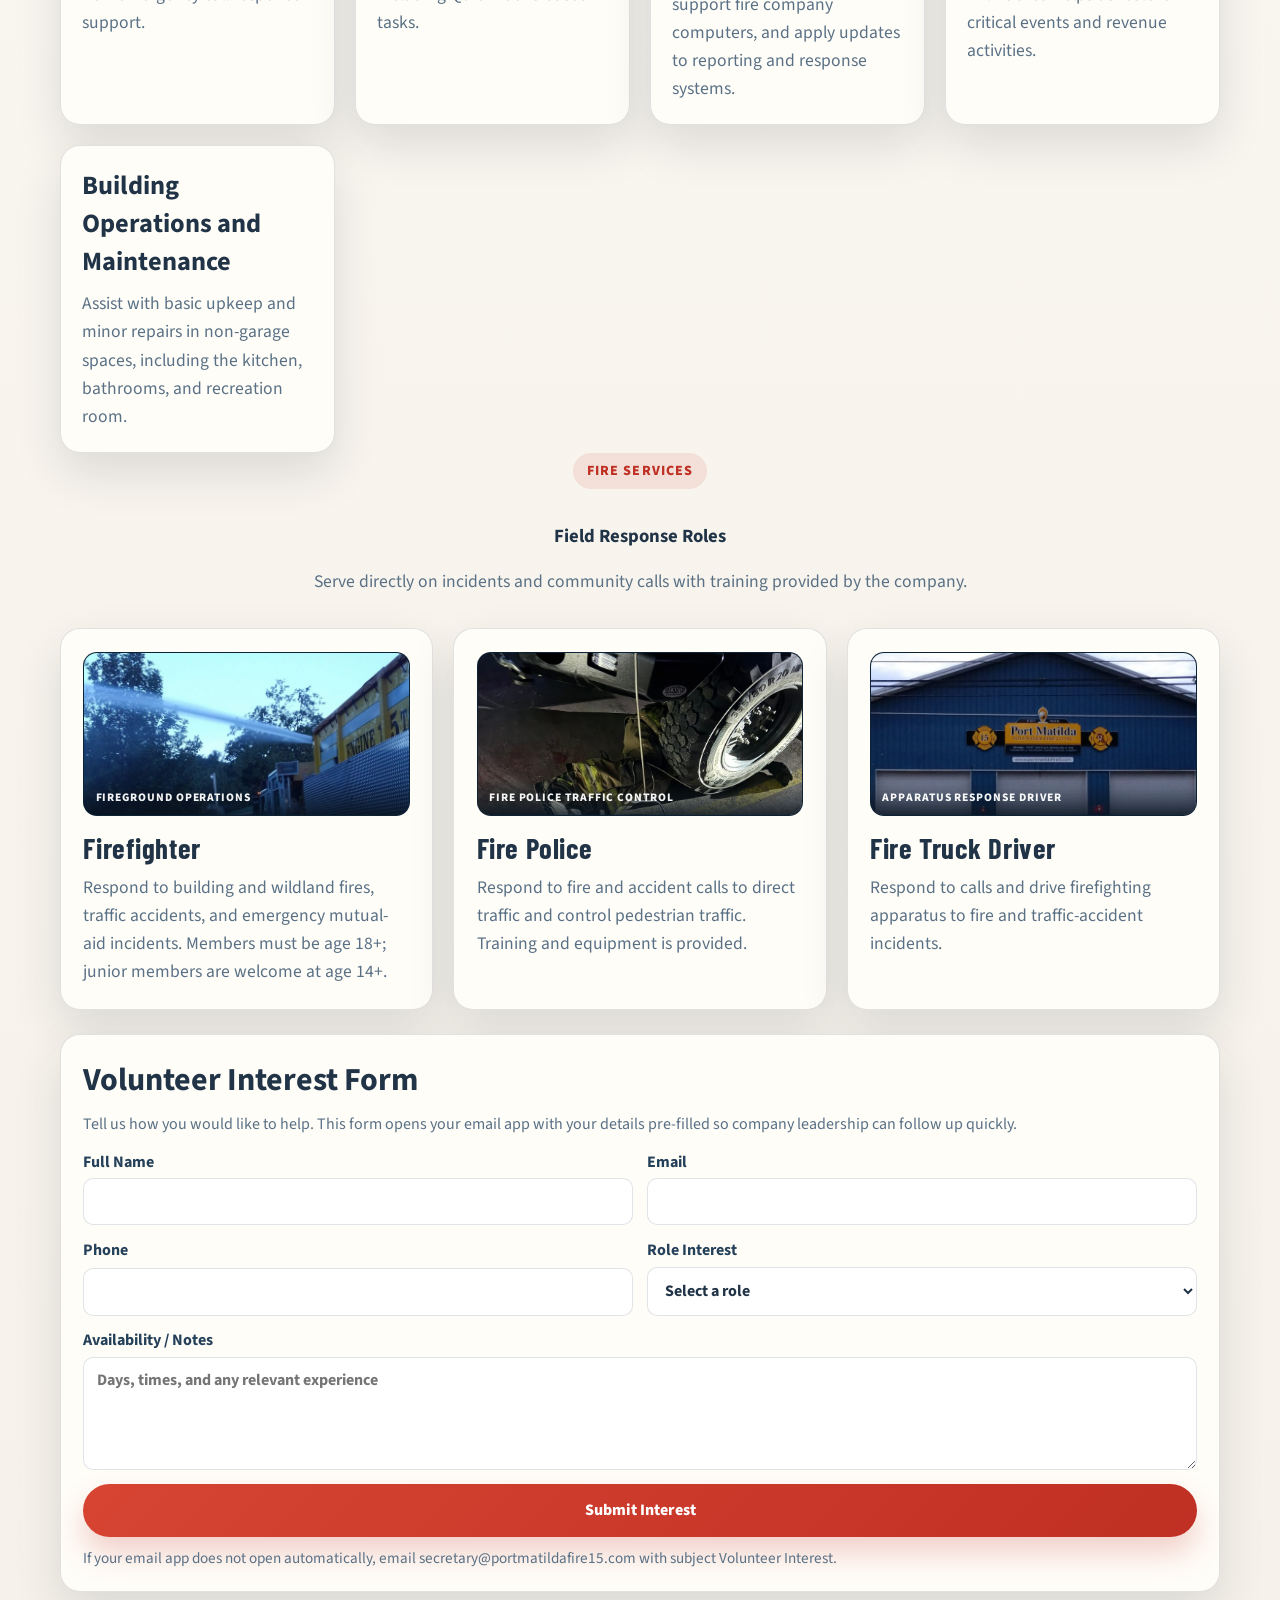
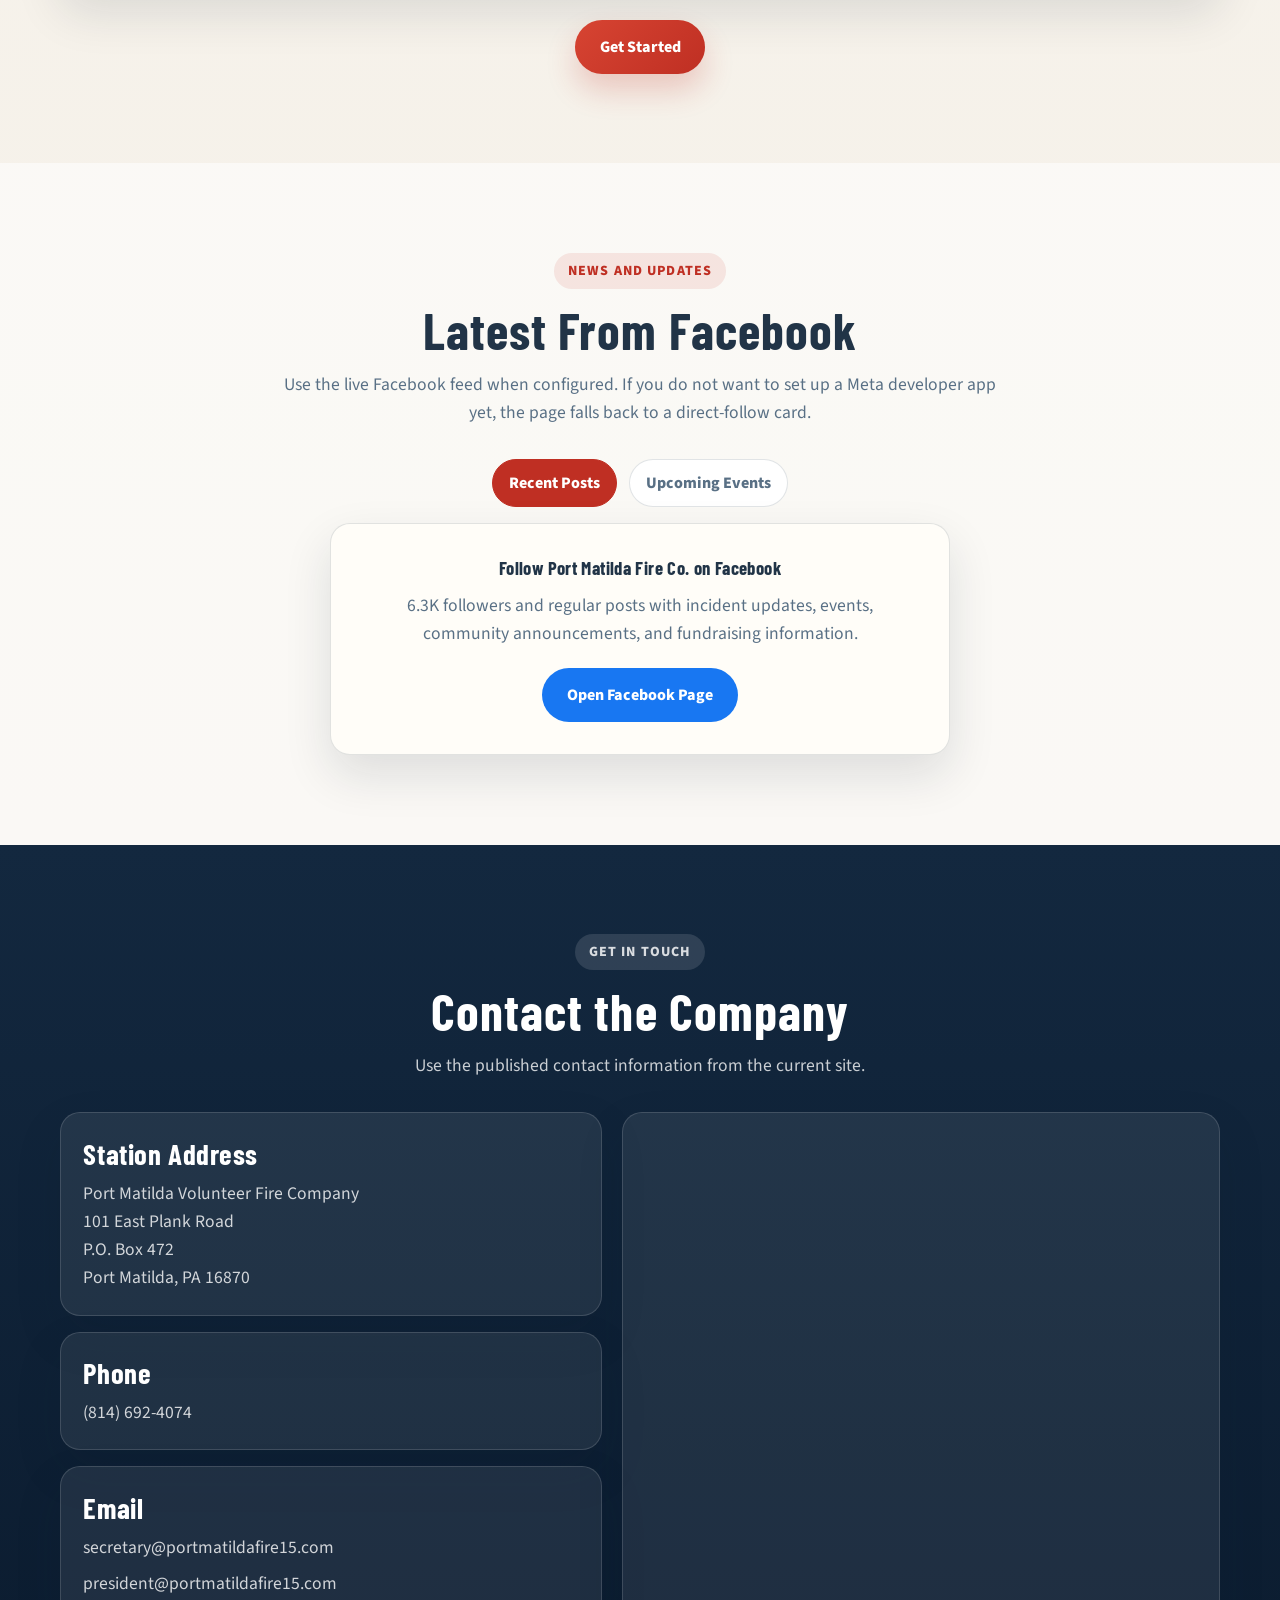
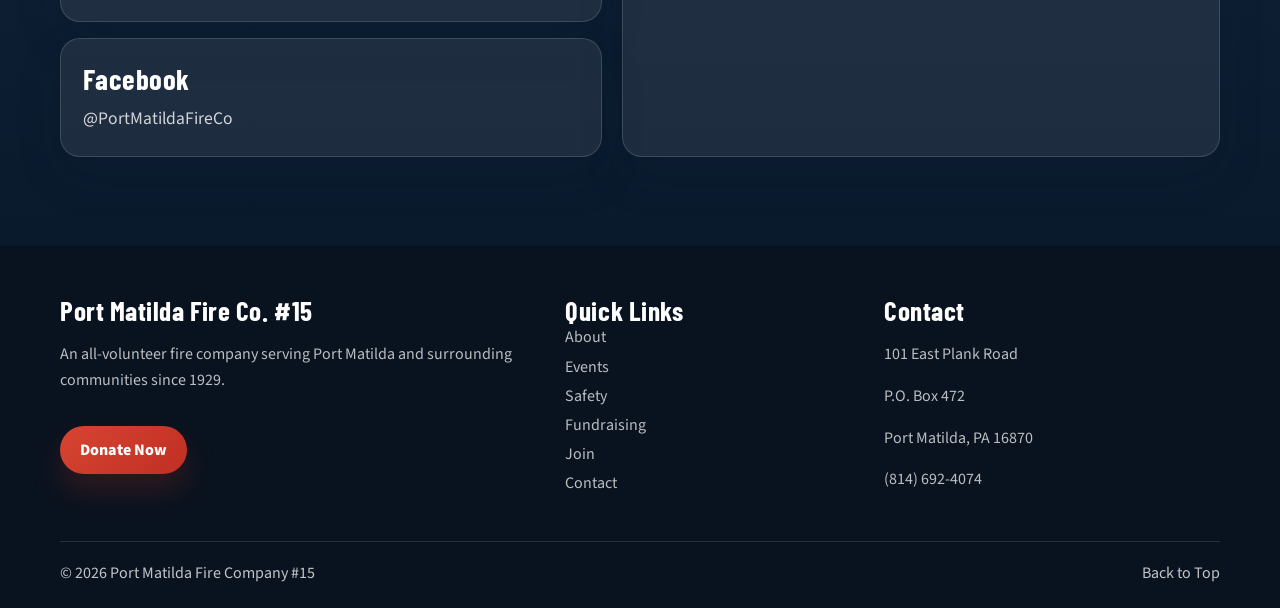
==== commit c901fe7b: "Add second Brush 15 photo as side-by-side pair" ====
--- a/index.html
+++ b/index.html
@@ -305,7 +305,10 @@
                 </ul>
               </div>
               <div class="apparatus-card">
-                <img src="https://portmatildafire15.com/wp-content/uploads/2021/09/IMG_20210928_131506337-225x300.jpg" alt="Brush 15" loading="lazy">
+                <div class="apparatus-photos">
+                  <img src="https://portmatildafire15.com/wp-content/uploads/2021/09/IMG_20210928_131506337-225x300.jpg" alt="Brush 15" loading="lazy">
+                  <img src="https://portmatildafire15.com/wp-content/uploads/2021/09/IMG_20210928_131535474-225x300.jpg" alt="Brush 15 side view" loading="lazy">
+                </div>
                 <strong>Brush 15</strong>
                 <span>2021 Ford F-550</span>
                 <ul>
--- a/css/style.css
+++ b/css/style.css
@@ -1070,6 +1070,23 @@
   padding: 0.75rem 0.9rem;
 }
 
+.apparatus-photos {
+  display: grid;
+  grid-template-columns: 1fr 1fr;
+  gap: 4px;
+  margin-bottom: 0.6rem;
+  border-radius: calc(var(--radius-sm) - 2px);
+  overflow: hidden;
+}
+
+.apparatus-photos img {
+  width: 100%;
+  height: 110px;
+  object-fit: cover;
+  border-radius: 0;
+  margin-bottom: 0;
+}
+
 .apparatus-card img {
   width: 100%;
   height: 110px;
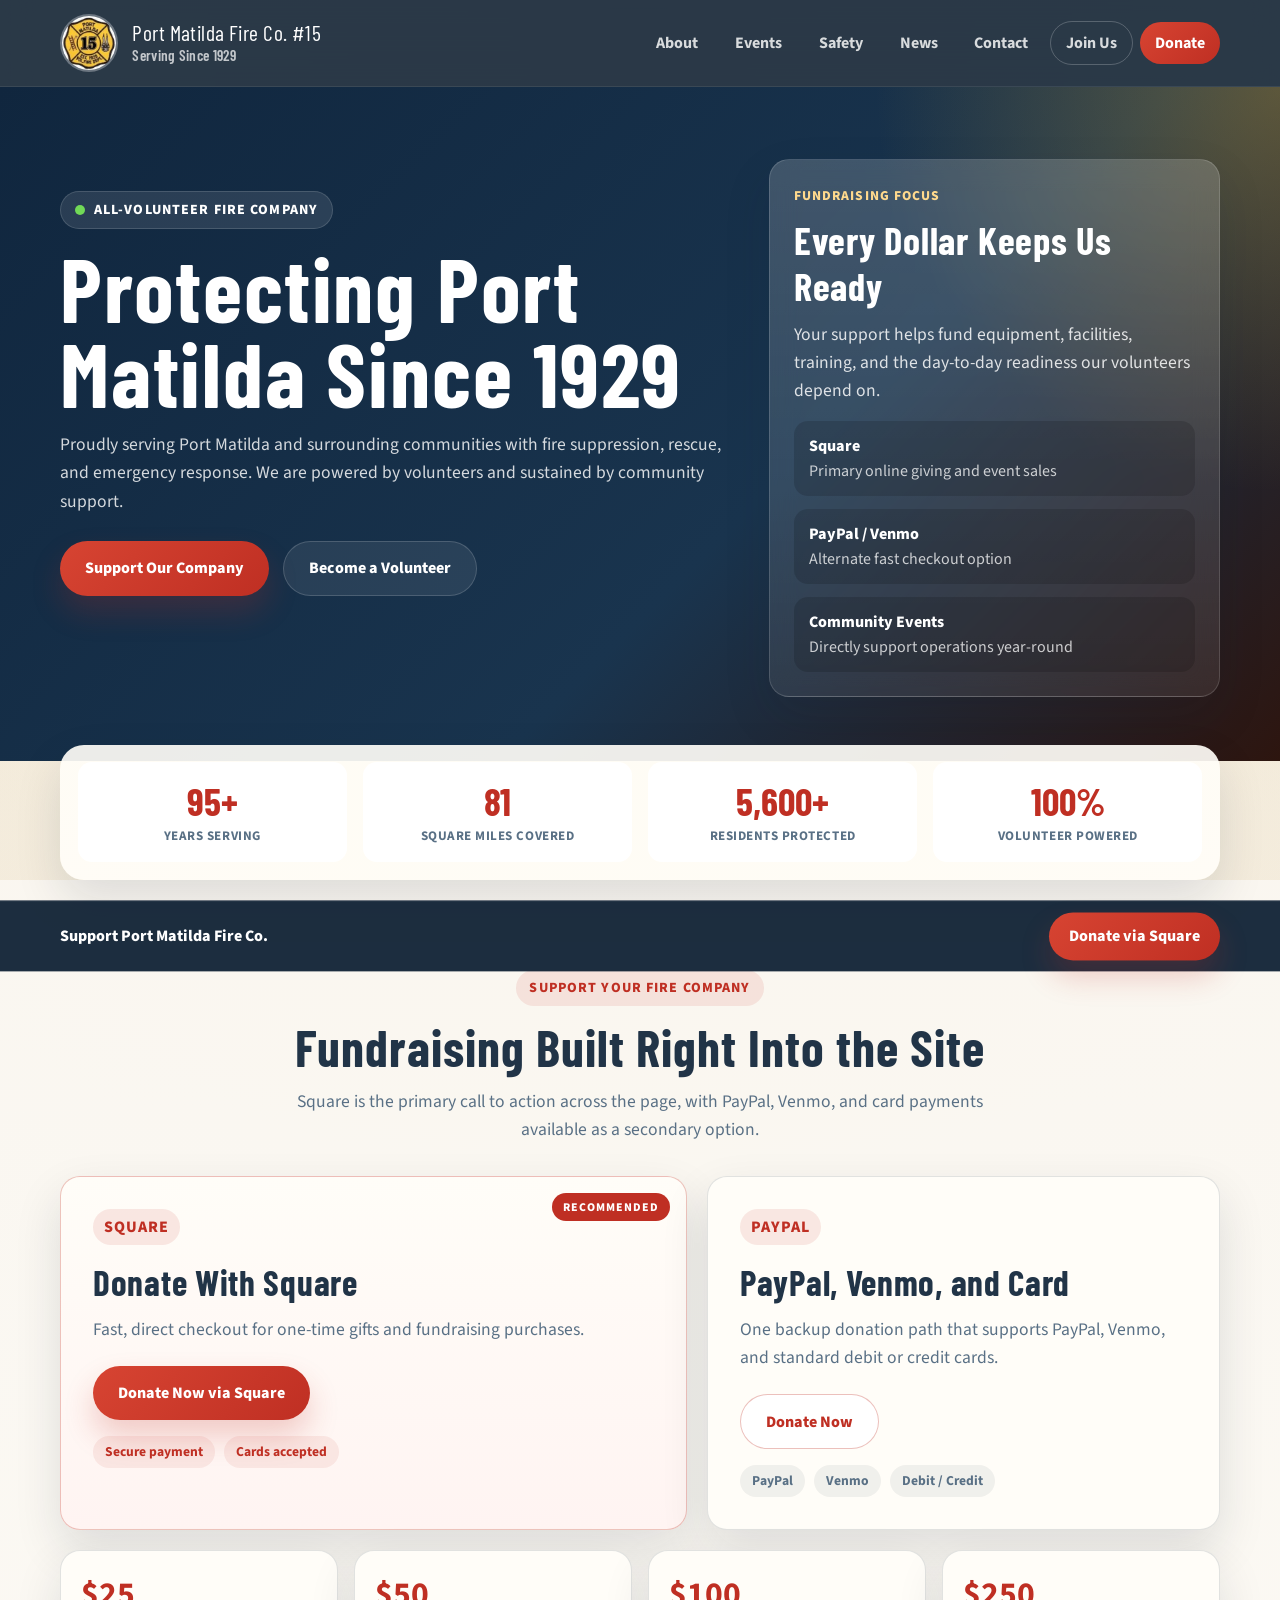
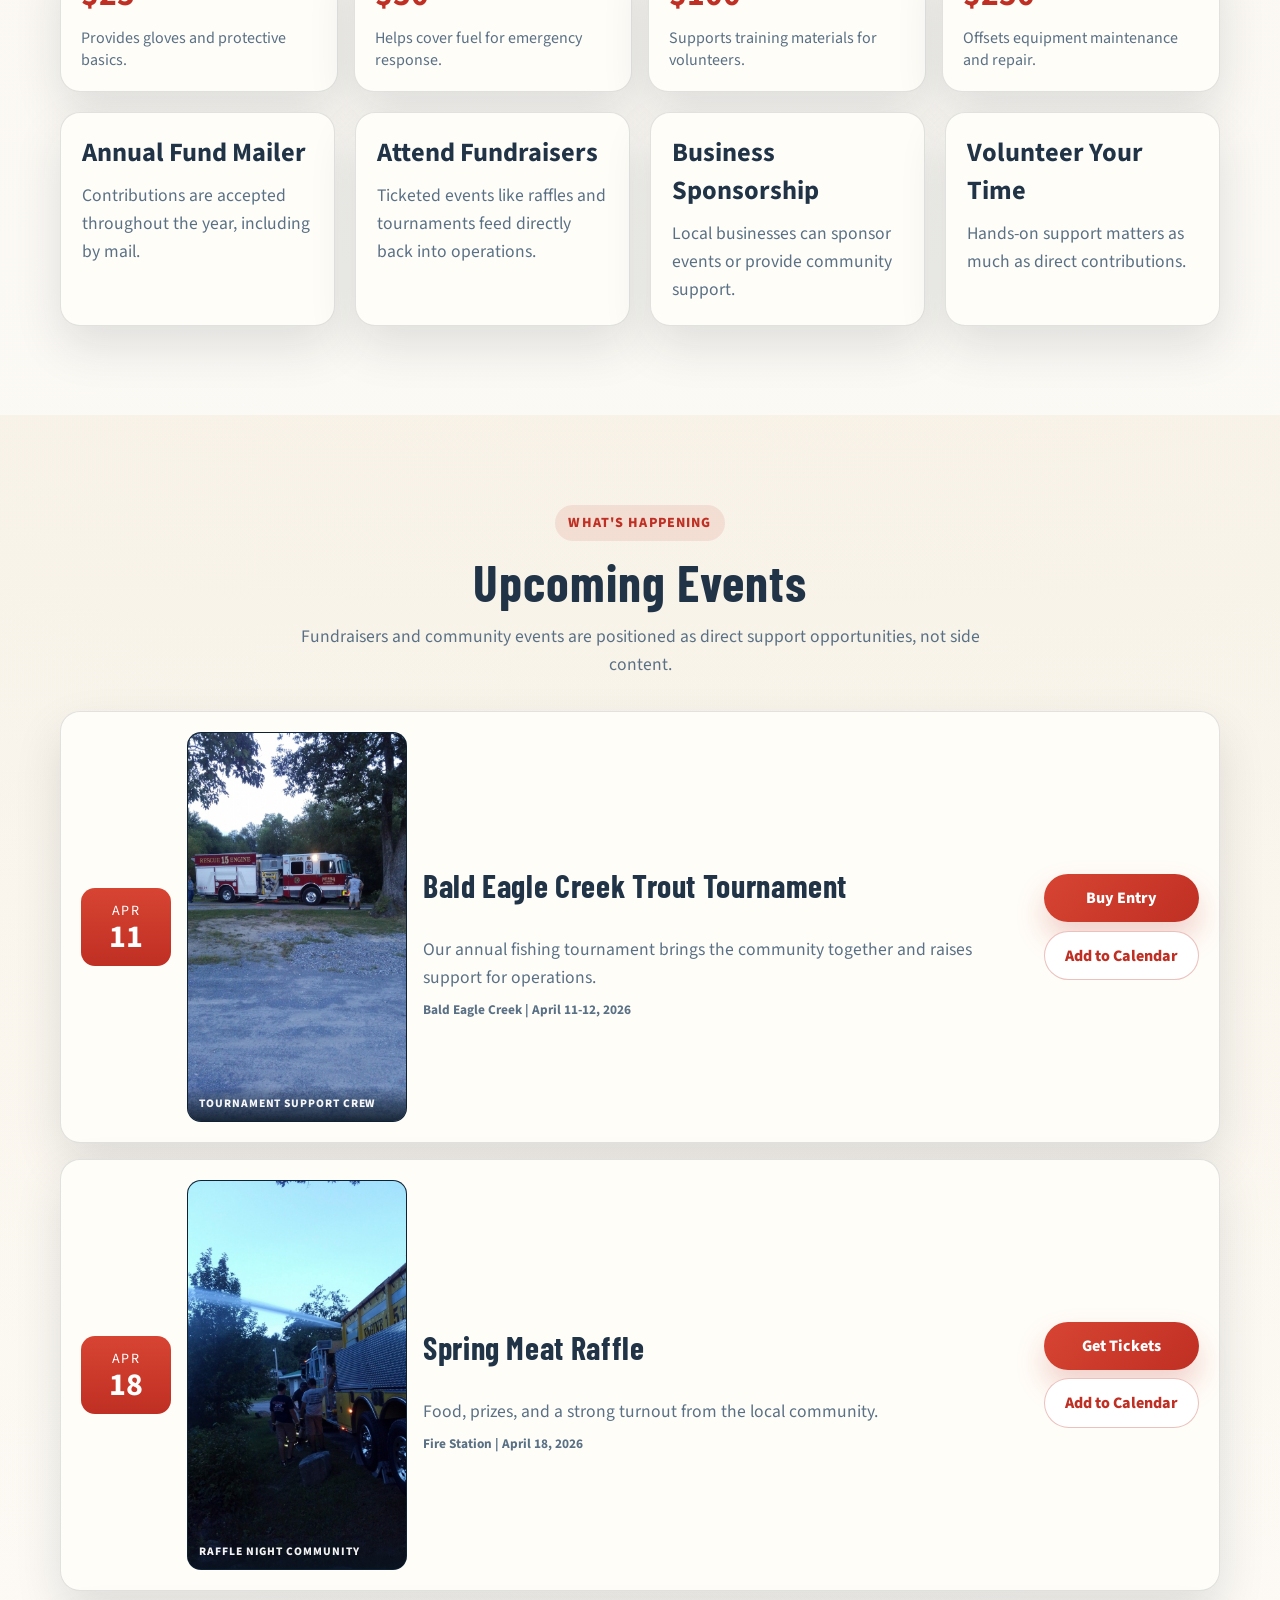
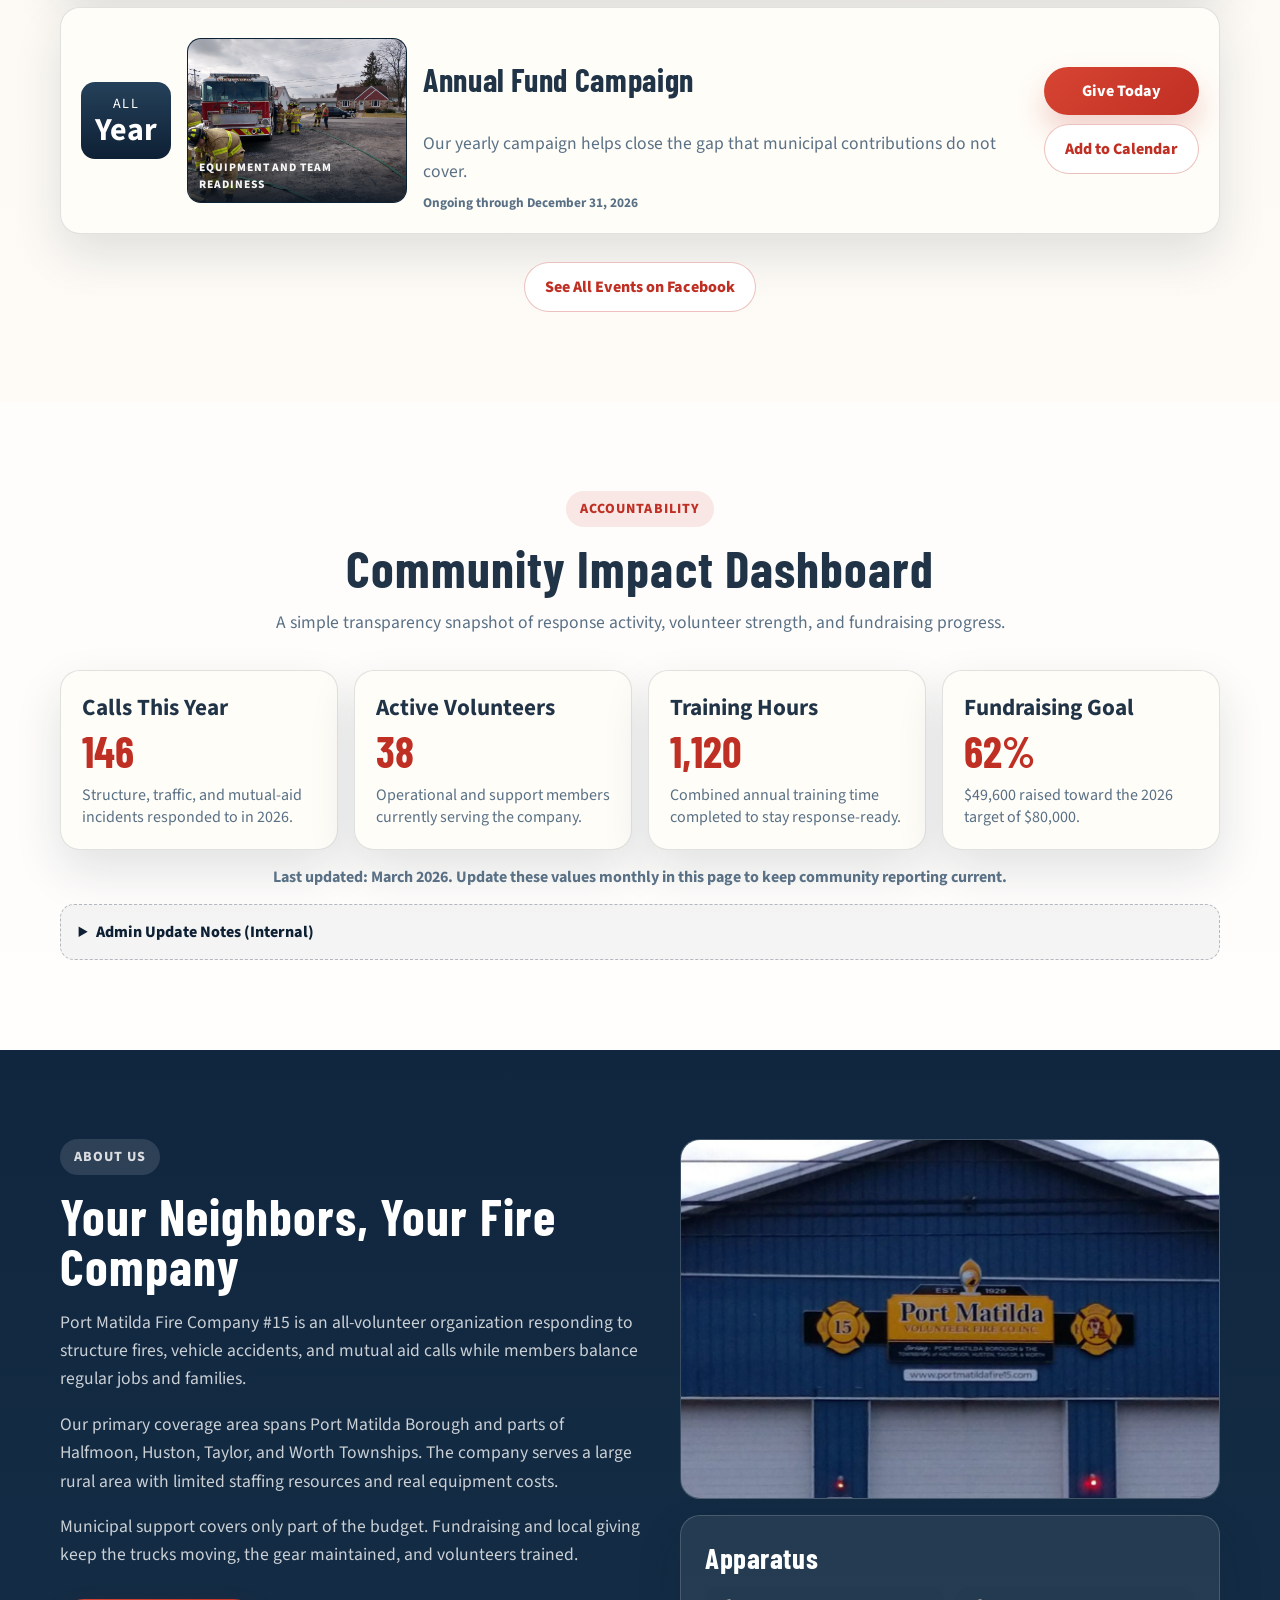
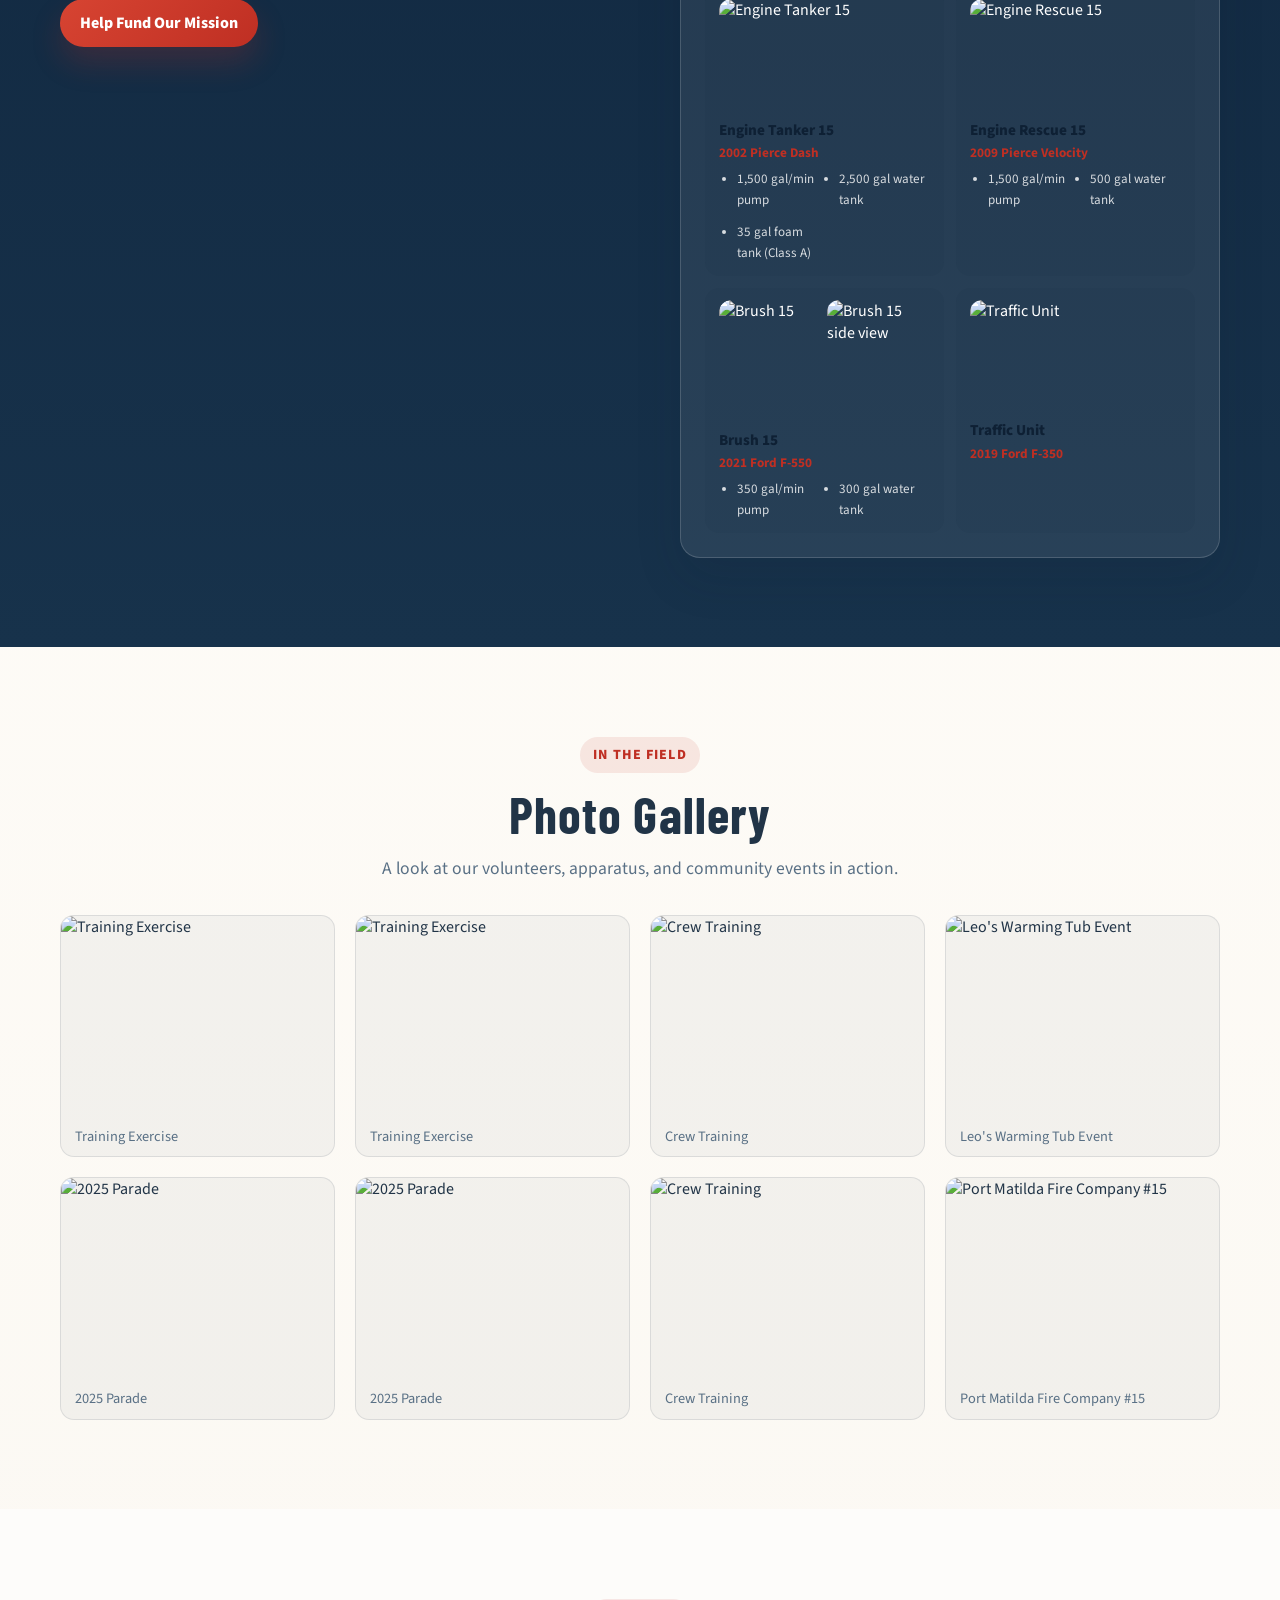
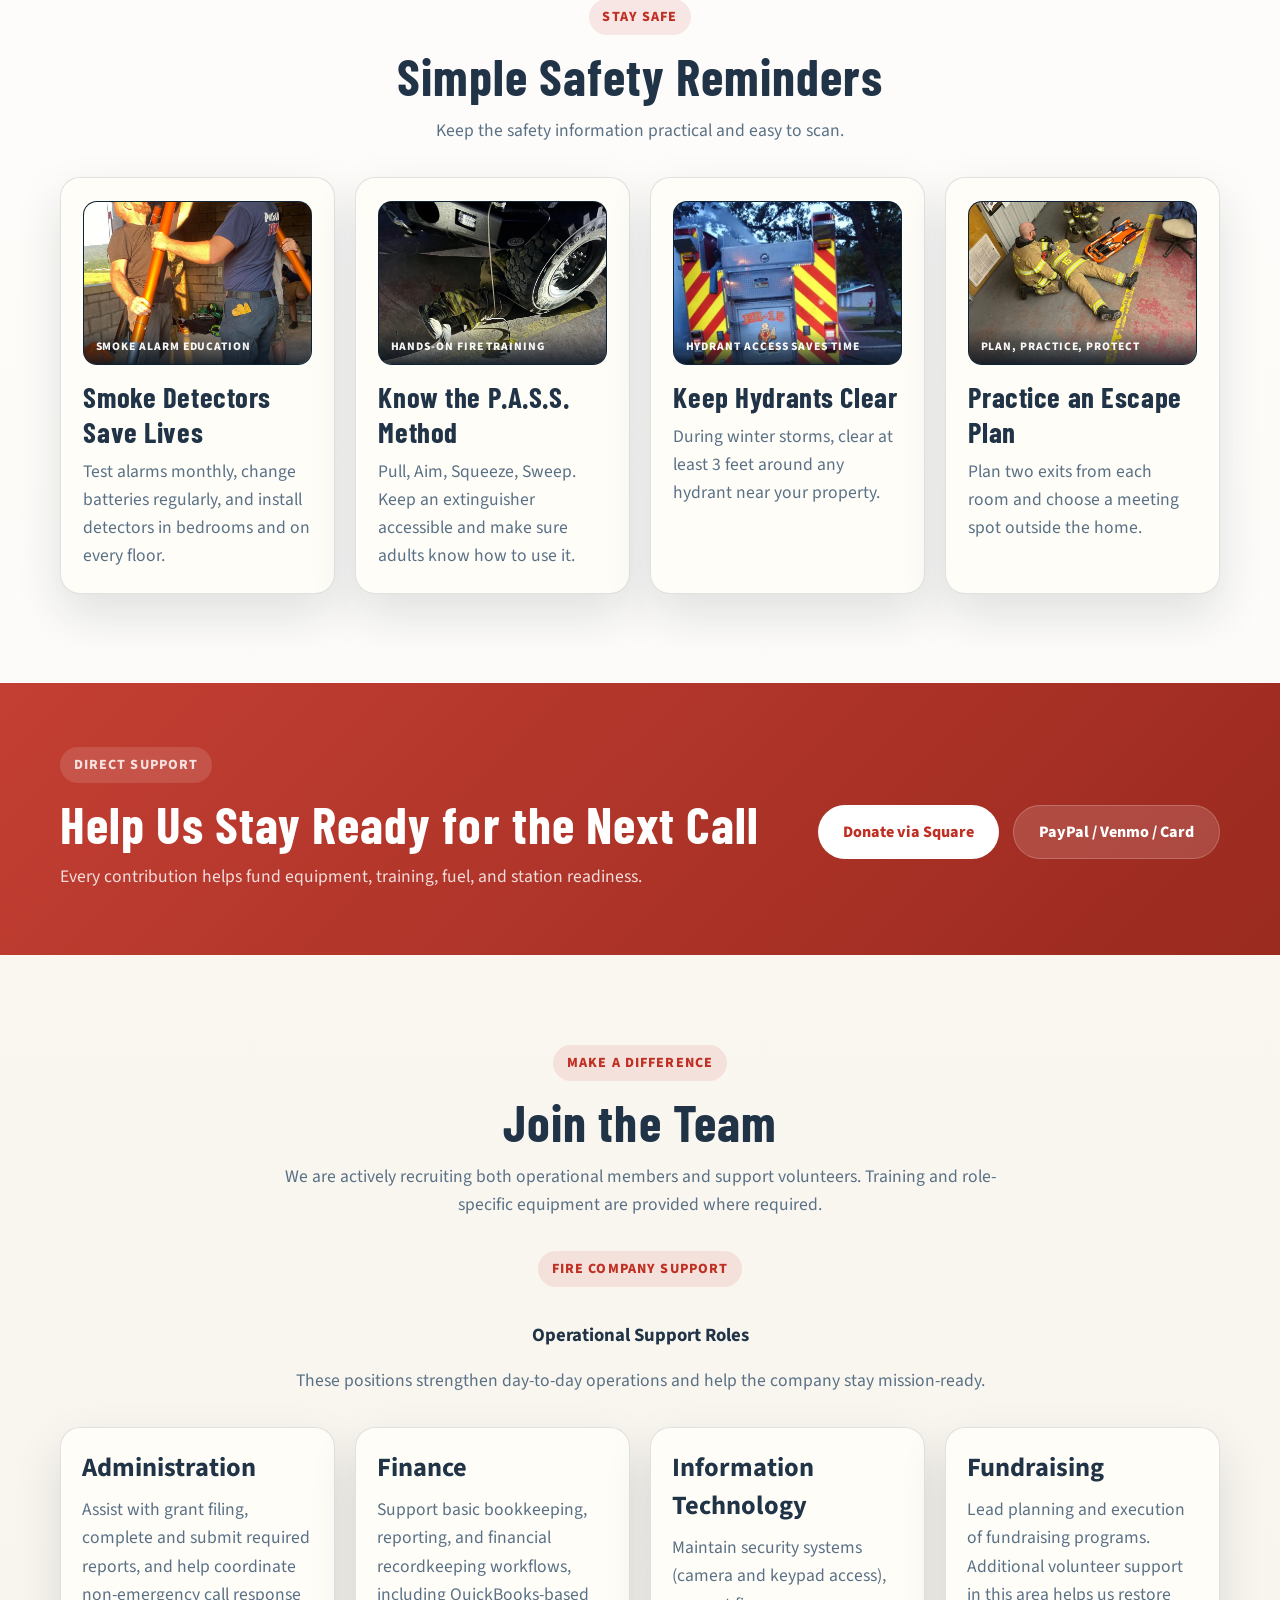
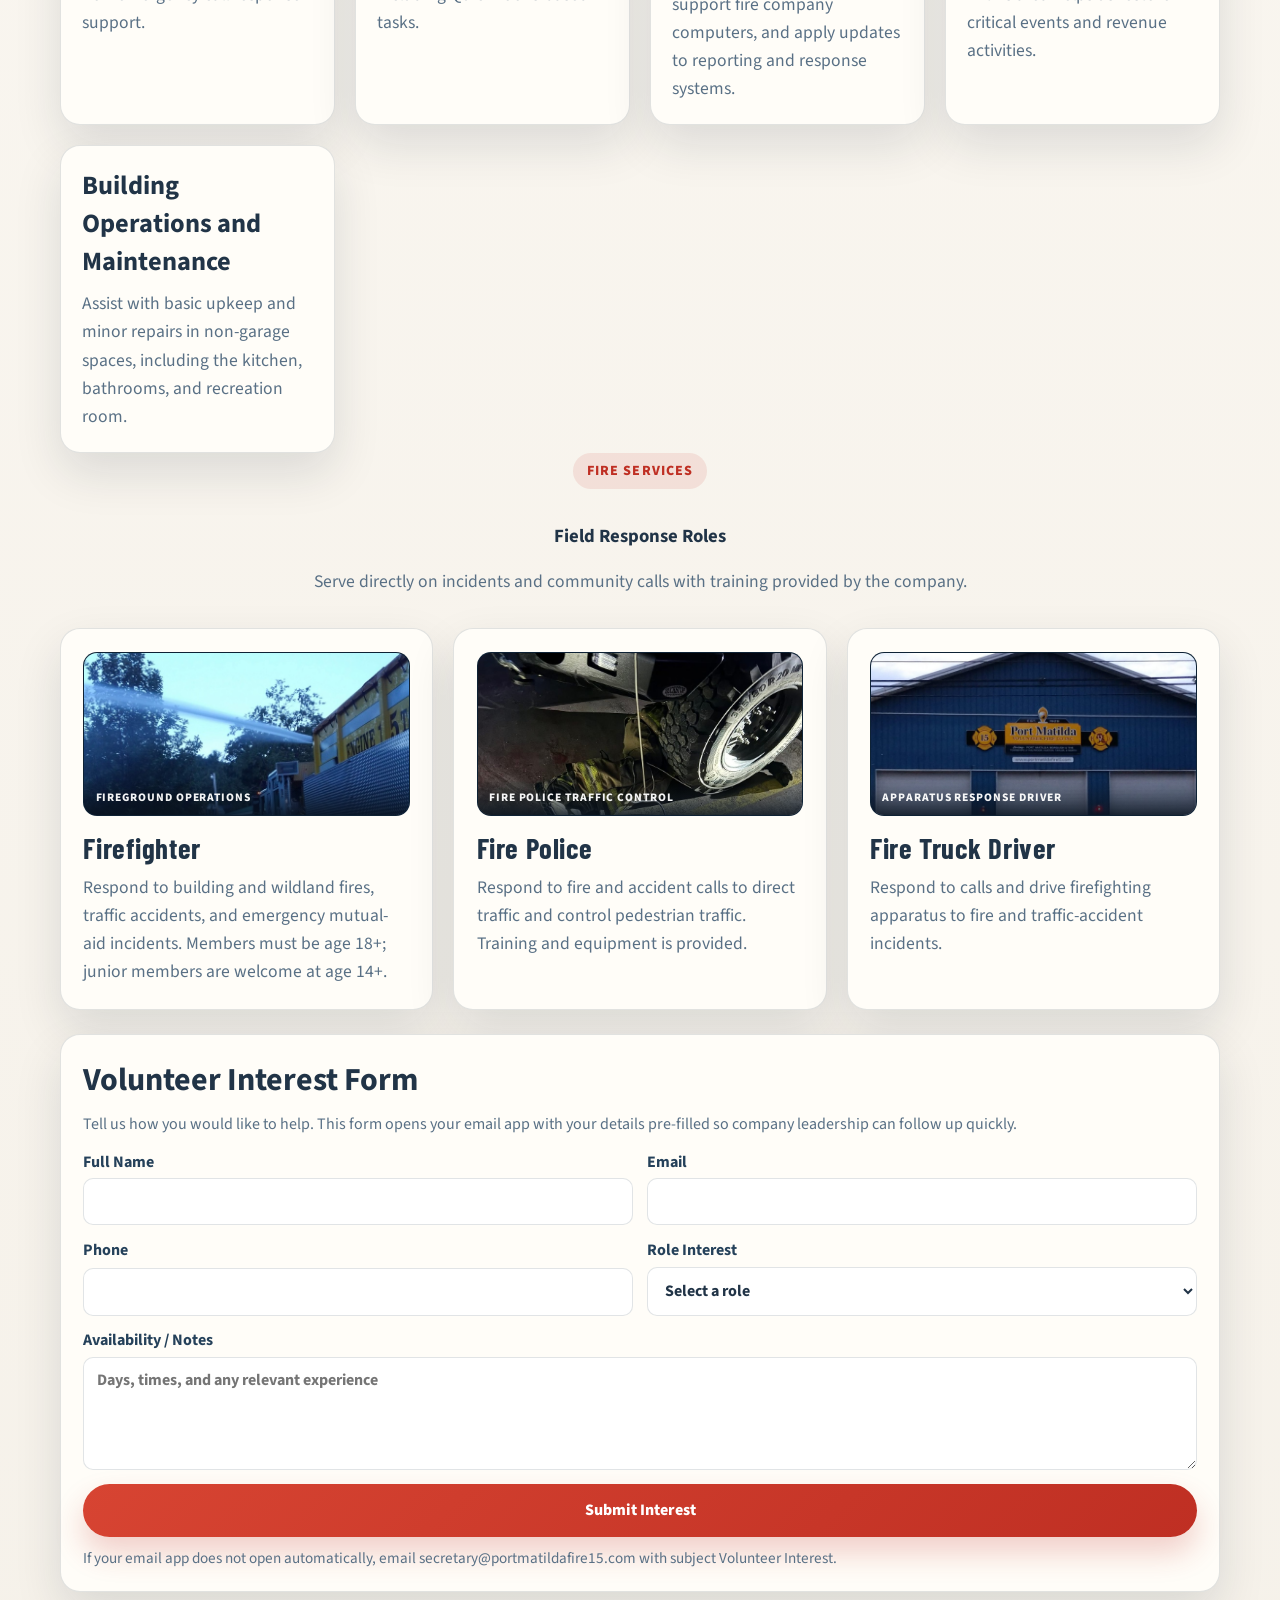
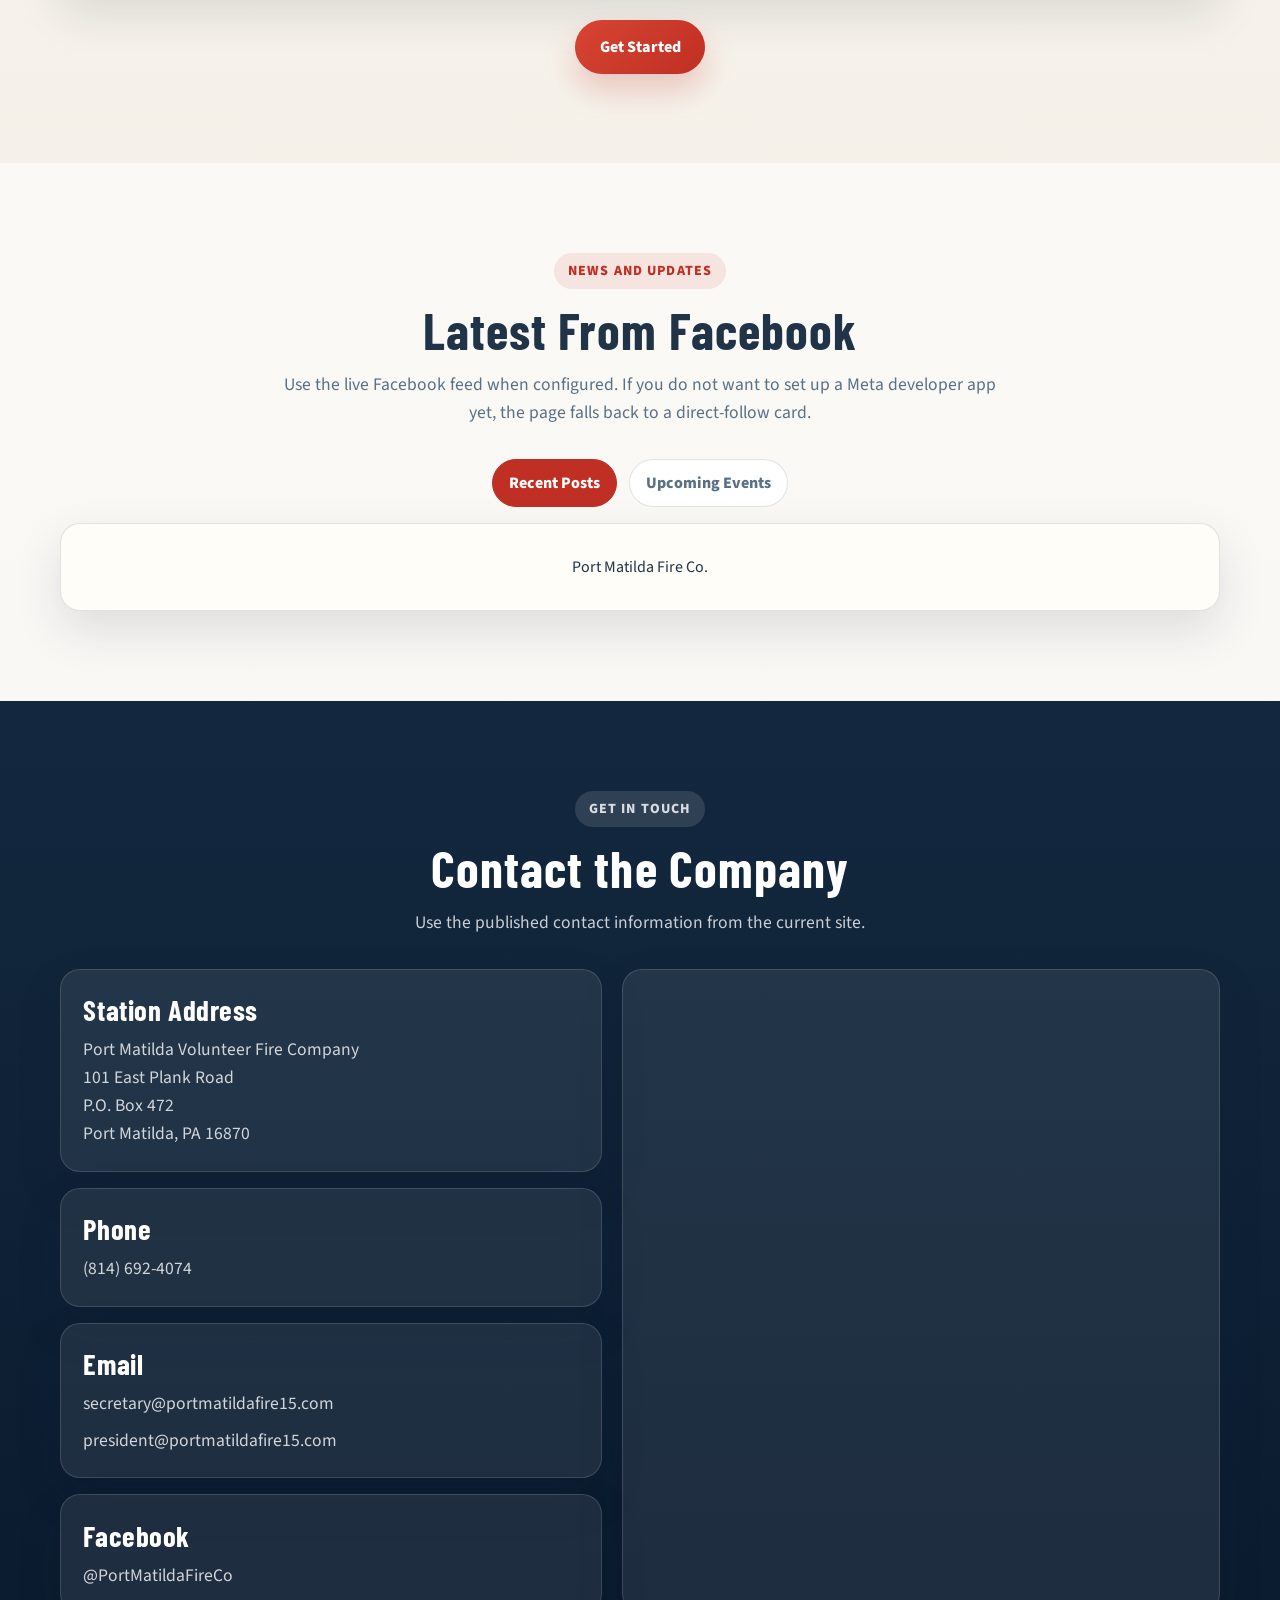
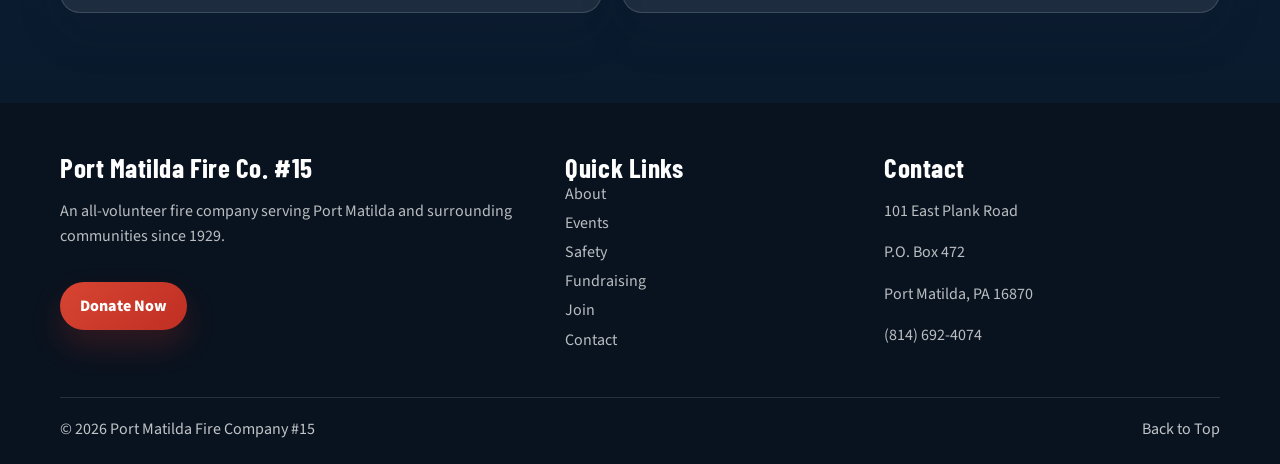
==== commit 13f8f1cd: "Update Facebook SDK appId in index.html" ====
--- a/index.html
+++ b/index.html
@@ -662,8 +662,8 @@
     async
     defer
     crossorigin="anonymous"
-    src="https://connect.facebook.net/en_US/sdk.js#xfbml=1&version=v21.0&appId=YOUR_APP_ID"
+    src="https://connect.facebook.net/en_US/sdk.js#xfbml=1&version=v21.0&appId=882863281435235"
   ></script>
   <script src="js/main.js"></script>
 </body>
-</html>+</html>
